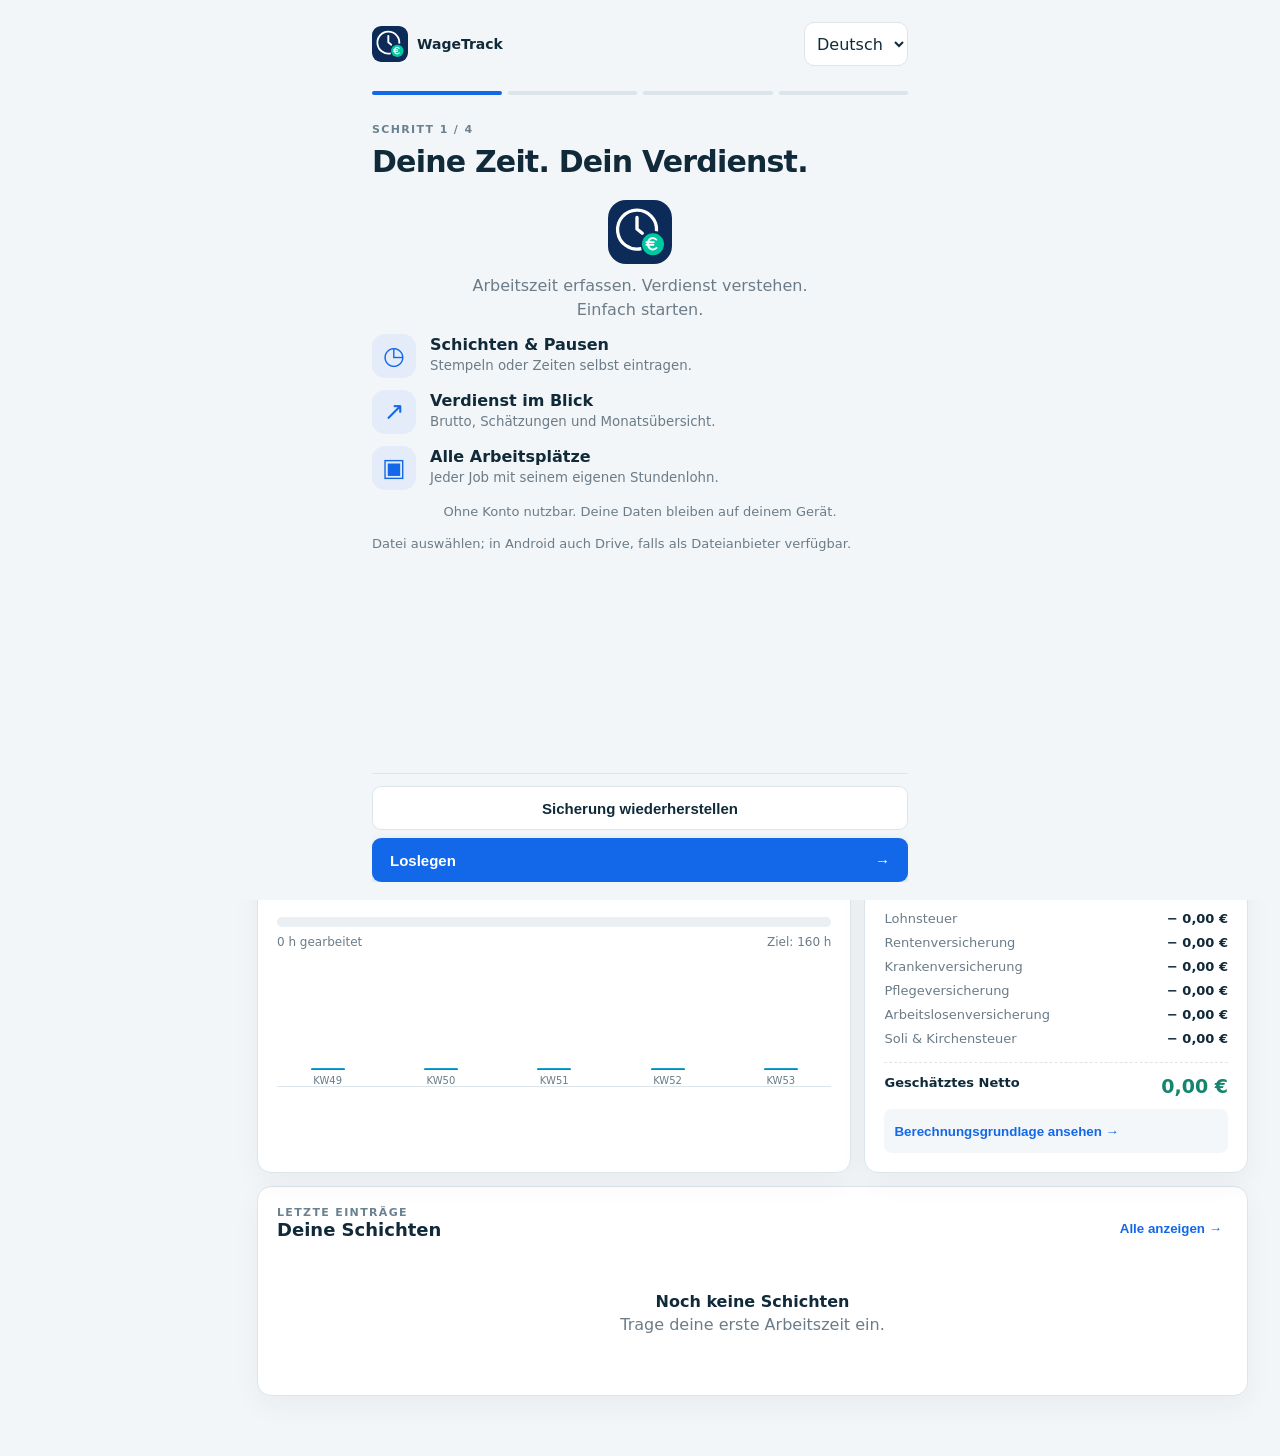
==== app/src/main/assets/index.html @ b3048fe2 "Brand app as WageTrack and fix onboarding restore visibility and button proportions" ====
<!doctype html><html lang="de"><head><meta charset="UTF-8"><meta name="viewport" content="width=device-width,initial-scale=1"><meta name="theme-color" content="#092238"><title>WageTrack — Arbeitszeit & Gehalt</title><link rel="stylesheet" href="./styles.css"><link rel="stylesheet" href="./bonuses.css"><link rel="stylesheet" href="./account.css"><link rel="stylesheet" href="./recovery.css"><link rel="stylesheet" href="./onboarding.css"></head>
<body><div class="shell"><aside><div class="brand"><b class="brand-icon" aria-hidden="true"></b><strong>WageTrack</strong></div><nav><button class="nav active" data-view="dashboard">⌂ Übersicht</button><button class="nav" data-view="shifts">◷ Arbeitszeiten</button><button class="nav" data-view="expenses">€ Ausgaben</button><button class="nav" data-view="history">▥ Verlauf</button><button class="nav" data-view="settings">⚙ Einstellungen</button></nav><div class="saved"><i></i><span><b>Lokal gespeichert</b><small>Nur auf diesem Gerät</small></span></div></aside>
<main><header><div class="header-title"><button id="menuOpen" class="menu-open" aria-label="Menü öffnen">☰</button><div><p class="eyebrow"><span id="greetingIcon">☀️</span> <span id="greeting">Guten Tag</span></p><h1 id="title">Deine Monatsübersicht</h1></div></div><div class="actions"><label class="month-picker"><span id="monthDisplay">Sep 2026</span><input id="month" type="month"></label><button class="primary add">+ Schicht eintragen</button></div></header>
<section id="dashboard" class="view active"><div class="notice"><span><b>Persönliche Planung</b> Nettowerte sind Schätzungen, keine Lohnabrechnung.</span><button data-go="settings">Profil prüfen →</button></div><section class="timeclock" id="timeclock"><div class="timeclock-info"><p class="eyebrow">LIVE ZEITERFASSUNG</p><div class="clock-state"><i id="clockDot"></i><strong id="clockStatus">Bereit zum Start</strong></div><div class="clock-time" id="clockTime">00:00:00</div><div class="clock-meta"><span><small>Beginn</small><b id="clockStarted">–</b></span><span><small>Pause</small><b id="clockBreak">0 min</b></span></div></div><div class="clock-actions"><button class="primary" id="clockStart">▶ Arbeit starten</button><button class="secondary" id="clockBreakStart">Ⅱ Pause starten</button><button class="primary" id="clockResume">▶ Fortsetzen</button><button class="primary clock-finish" id="clockFinish">✓ Schicht beenden</button><button class="clock-discard" id="clockDiscard">Zeiterfassung verwerfen</button></div></section>
<div class="kpis"><article class="kpi hero"><label>BRUTTO VERDIENT <em>BISHER</em></label><strong id="gross">0,00 €</strong><footer><span id="hours">0 h</span><span id="count">0 Schichten</span></footer></article><article class="kpi"><label>NETTO GESCHÄTZT</label><strong id="net">0,00 €</strong><footer id="netrate">0,00 €/h netto</footer></article><article class="kpi"><label>MONATSPROGNOSE <em class="amber" id="confidence">KEINE DATEN</em></label><strong id="forecastGross">0,00 €</strong><footer><span id="forecastNet">~ 0,00 € netto</span><span id="forecastHours">0 h</span></footer></article><article class="kpi"><label>ZUM VORMONAT</label><strong id="delta">–</strong><footer id="previous">Vormonat: 0,00 €</footer></article></div>
<article class="panel bonus-panel"><div class="panelhead"><div><p class="eyebrow">ZUSCHLÄGE</p><h2>Bonusverdienst</h2></div><strong id="bonusTotal">0,00 €</strong></div><div id="bonusBreakdown" class="bonus-breakdown"></div><p class="bonus-note">Zuschläge sind Planungswerte. Arbeitsvertrag und Tarifvertrag haben Vorrang.</p></article><div class="twocol"><article class="panel"><div class="panelhead"><div><p class="eyebrow">ARBEITSZEIT</p><h2>Monatsfortschritt</h2></div><strong id="percent">0%</strong></div><div class="progress"><i id="progress"></i></div><div class="meta"><span id="worked">0 h gearbeitet</span><span id="targetLabel">Ziel: 160 h</span></div><div class="bars" id="bars"></div></article><article class="panel"><div class="panelhead"><div><p class="eyebrow">SCHÄTZUNG</p><h2>Abzüge im Überblick</h2></div><em>2026</em></div><div id="deductions" class="deductions"></div><div class="netresult"><span>Geschätztes Netto</span><strong id="breakdownNet">0,00 €</strong></div><button class="link" data-go="settings">Berechnungsgrundlage ansehen →</button></article></div>
<article class="panel recent"><div class="panelhead"><div><p class="eyebrow">LETZTE EINTRÄGE</p><h2>Deine Schichten</h2></div><button data-go="shifts">Alle anzeigen →</button></div><div id="recent"></div></article></section>
<section id="shifts" class="view"><div class="sectionhead"><p>Zum Auswählen eine Schicht gedrückt halten.</p><div><span id="selectionActions"><button class="secondary" id="selectAll">Alle auswählen</button><button class="secondary" id="editSelected" disabled>Ausgewählte bearbeiten</button><button class="danger" id="deleteSelected" disabled>Ausgewählte löschen</button><button class="secondary" id="doneSelection">Fertig</button></span><button class="secondary" id="csv">CSV exportieren</button><button class="primary add">+ Schicht eintragen</button></div></div><article class="panel"><div id="all"></div></article></section>
<section id="expenses" class="view"><div class="sectionhead"><p>Monatliche Ausgaben und wiederkehrende Kosten.</p><div><button class="primary" id="addExpense">+ Ausgabe eintragen</button></div></div><div class="expense-kpis"><article class="kpi"><label>AUSGABEN DIESEN MONAT</label><strong id="expenseTotal">0,00 €</strong><footer id="expenseCount">0 Ausgaben</footer></article><article class="kpi"><label>NACH AUSGABEN VERFÜGBAR</label><strong id="afterExpenses">0,00 €</strong><footer>Geschätztes Netto minus Ausgaben</footer></article><article class="kpi"><label>SPARZIEL</label><strong id="savingProgress">0%</strong><footer id="savingTargetLabel">Ziel: 0,00 €</footer></article></div><article class="panel"><div id="expenseList"></div></article></section>
<section id="history" class="view"><div class="history" id="historyCards"></div></section>
<section id="settings" class="view"><form id="settingsForm" class="settings"><article class="panel"><p class="eyebrow">VERDIENST</p><h2>Lohn & Arbeitsziel</h2><label>Stundenlohn brutto (€)<input id="wage" type="number" min="1" max="10000000" step=".01" required></label><label>Monatliches Stundenziel<input id="target" type="number" min="1" max="400" required></label><label>Monatliches Sparziel (€)<input id="savingsTarget" type="number" min="0" max="1000000" step=".01" required></label><fieldset><legend>Regelmäßige Arbeitstage</legend><div class="days" id="days"></div></fieldset></article><article class="panel"><p class="eyebrow">ZUSCHLÄGE</p><h2>Arbeitszeit-Boni</h2><label>Überstunden ab Monatsstunden<input id="overtimeAfter" type="number" min="0" max="400" step=".25"></label><label>Überstundenzuschlag (%)<input id="overtimeRate" type="number" min="0" max="300" step=".1"></label><div class="bonus-fields"><label>Nachtbeginn<input id="nightStart" type="time"></label><label>Nachtende<input id="nightEnd" type="time"></label></div><label>Nachtzuschlag (%)<input id="nightRate" type="number" min="0" max="300" step=".1"></label><label>Sonntagszuschlag (%)<input id="sundayRate" type="number" min="0" max="300" step=".1"></label><label>Feiertagszuschlag (%)<input id="holidayRate" type="number" min="0" max="300" step=".1"></label><small class="bonus-note">Feiertage werden anhand des gewählten Bundeslands erkannt. Zuschläge können sich addieren.</small></article><article class="panel"><p class="eyebrow">DEUTSCHLAND · 2026</p><h2>Steuerprofil</h2><label>Steuerklasse<select id="taxclass"><option>I</option><option>II</option><option>III</option><option>IV</option><option>V</option><option>VI</option></select></label><label>Bundesland<select id="state"></select></label><label>Krankenkassen-Zusatzbeitrag (%)<input id="health" type="number" min="0" max="8" step=".01"></label><label class="check"><span>Kirchensteuerpflichtig<small>8 % in BY/BW, sonst 9 % der Lohnsteuer</small></span><input id="church" type="checkbox"></label><label class="check"><span>Kinderlos und mindestens 23<small>Für Pflegeversicherungszuschlag</small></span><input id="childless" type="checkbox"></label></article><article class="panel full"><div><p class="eyebrow">WICHTIG</p><h2>Über die Nettoschätzung</h2><p>Diese vereinfachte Planungshilfe ist keine offizielle Lohnabrechnung. Persönliche Faktoren können das echte Netto verändern.</p></div><button class="primary" type="submit">Einstellungen speichern</button></article></form></section></main></div>
<nav class="mobile"><button class="active" data-view="dashboard">⌂<small>Übersicht</small></button><button data-view="shifts">◷<small>Zeiten</small></button><button class="mobileadd add" aria-label="Schicht eintragen">+</button><button data-view="expenses">€<small>Ausgaben</small></button><button data-view="history">▥<small>Verlauf</small></button></nav>
<div id="drawerBackdrop" class="drawer-backdrop"></div><aside id="drawer" class="drawer" aria-hidden="true"><div class="drawer-head"><div class="brand"><b class="brand-icon" aria-hidden="true"></b><strong>WageTrack</strong></div><button id="menuClose" aria-label="Menü schließen">×</button></div><nav><button class="drawer-link" data-view="settings">⚙ <span>Profil</span></button></nav><div class="drawer-settings"><label><span>Sprache</span><select id="language" aria-label="Sprache"><option value="de">Deutsch</option><option value="en">English</option></select></label><label><span>Darstellung</span><select id="theme"><option value="system">Systemeinstellung</option><option value="light">Hell</option><option value="dark">Dunkel</option></select></label></div><div class="saved"><i></i><span><b>Lokal gespeichert</b><small>Nur auf diesem Gerät</small></span></div></aside>
<dialog id="dialog"><form id="shiftForm"><div class="dialoghead"><div><p class="eyebrow">ARBEITSZEIT</p><h2 id="dialogTitle">Schicht eintragen</h2></div><button type="button" id="close">×</button></div><input type="hidden" id="editId"><div class="formgrid"><div class="template-tools wide"><label>Schichtvorlage<select id="templateSelect"><option value="">Keine Vorlage</option></select></label><div><button type="button" class="secondary" id="saveTemplate">Als Vorlage speichern</button><button type="button" class="secondary" id="deleteTemplate" disabled>Vorlage löschen</button></div></div><label class="wide">Datum<input id="date" type="date" required></label><label class="wide bulk-toggle"><span>Mehrere bestimmte Tage auswählen</span><input id="bulk" type="checkbox"></label><div id="bulkFields" class="bulk-fields wide"><div class="calendar-head"><button type="button" id="calPrev" aria-label="Vorheriger Monat">‹</button><strong id="calTitle"></strong><button type="button" id="calNext" aria-label="Nächster Monat">›</button></div><div class="calendar-week" id="calWeek"></div><div class="calendar-grid" id="calendar"></div><p id="selectedCount">0 Tage ausgewählt</p></div><label>Beginn<input id="start" type="time" required></label><label>Ende<input id="end" type="time" required></label><label>Unbezahlte Pause (Min.)<input id="break" type="number" min="0" max="720" value="30" required></label><label>Status<select id="status"><option value="completed">Abgeschlossen</option><option value="planned">Geplant</option></select></label><label class="wide">Notiz (optional)<input id="note" maxlength="120" placeholder="z. B. Spätschicht"></label></div><div class="preview"><span>Bezahlte Arbeitszeit</span><strong id="previewTime">0 h 00 min</strong><small id="previewMoney">0,00 € brutto</small></div><p class="error" id="error"></p><div class="dialogactions"><button type="button" class="secondary" id="cancel">Abbrechen</button><button class="primary">Schicht speichern</button></div></form></dialog>
<dialog id="expenseDialog"><form id="expenseForm"><div class="dialoghead"><div><p class="eyebrow">AUSGABE</p><h2 id="expenseDialogTitle">Ausgabe eintragen</h2></div><button type="button" id="expenseClose">×</button></div><input type="hidden" id="expenseEditId"><div class="formgrid"><label>Datum<input id="expenseDate" type="date" required></label><label>Betrag (€)<input id="expenseAmount" type="number" min="0.01" max="1000000" step="0.01" required></label><label class="wide">Kategorie<select id="expenseCategory"><option value="rent">Miete</option><option value="utilities">Nebenkosten</option><option value="health">Krankenversicherung</option><option value="groceries">Lebensmittel</option><option value="transport">Transport</option><option value="other">Sonstiges</option></select></label><label class="wide">Notiz (optional)<input id="expenseNote" maxlength="120"></label><label class="wide check recurring"><span>Monatlich wiederkehrend<small>Wird jeden Monat automatisch eingetragen</small></span><input id="expenseRecurring" type="checkbox"></label></div><p class="error" id="expenseError"></p><div class="dialogactions"><button type="button" class="secondary" id="expenseCancel">Abbrechen</button><button class="primary">Ausgabe speichern</button></div></form></dialog><dialog id="bulkEditDialog"><form id="bulkEditForm"><div class="dialoghead"><div><p class="eyebrow">MEHRFACHBEARBEITUNG</p><h2>Ausgewählte Schichten bearbeiten</h2></div><button type="button" id="bulkEditClose">×</button></div><p id="bulkEditCount"></p><div class="formgrid"><label class="wide">Schichtvorlage<select id="bulkTemplate"><option value="">Keine Vorlage anwenden</option></select></label><label>Beginn (optional)<input id="bulkStart" type="time"></label><label>Ende (optional)<input id="bulkEnd" type="time"></label><label>Pause in Minuten (optional)<input id="bulkBreak" type="number" min="0" max="720"></label><label>Status<select id="bulkStatus"><option value="">Nicht ändern</option><option value="completed">Abgeschlossen</option><option value="planned">Geplant</option></select></label><label>Stundenlohn (optional)<input id="bulkWage" type="number" min="1" max="10000000" step=".01"></label><label class="wide">Notiz (leer lassen = nicht ändern)<input id="bulkNote" maxlength="120"></label></div><p class="error" id="bulkEditError"></p><div class="dialogactions"><button type="button" class="secondary" id="bulkEditCancel">Abbrechen</button><button class="primary">Änderungen anwenden</button></div></form></dialog><dialog id="confirmDialog" class="app-dialog"><div class="app-dialog-body"><div class="app-dialog-icon">?</div><h2 id="confirmTitle">Bestätigen</h2><p id="confirmMessage"></p><div class="dialogactions"><button type="button" class="secondary" id="confirmCancel">Abbrechen</button><button type="button" class="primary" id="confirmOk">Bestätigen</button></div></div></dialog><dialog id="promptDialog" class="app-dialog"><form id="promptForm" class="app-dialog-body"><div class="app-dialog-icon">✎</div><h2 id="promptTitle">Eingabe</h2><label id="promptLabel">Name<input id="promptInput" maxlength="40" autocomplete="off"></label><div class="dialogactions"><button type="button" class="secondary" id="promptCancel">Abbrechen</button><button class="primary" id="promptOk">Speichern</button></div></form></dialog><div id="toast"></div><script src="./app.js"></script><script src="./planning.js"></script><script src="./device.js"></script><script src="./account.js"></script><script src="./recovery.js"></script><script src="./navigation.js"></script><script src="./shift-reminders.js"></script><script src="./google-account.js"></script><script src="./onboarding.js"></script></body></html>
---- app/src/main/assets/styles.css ----
:root{--navy:#092238;--blue:#1268e8;--cyan:#18b4c7;--bg:#f3f6f8;--text:#102a3a;--muted:#6b7c88;--line:#dce5ea;--green:#15856f;--amber:#b86e09;font-family:Inter,system-ui,-apple-system,"Segoe UI",sans-serif;color:var(--text);background:var(--bg)}*{box-sizing:border-box}body{margin:0;min-width:320px}.shell{min-height:100vh;display:grid;grid-template-columns:225px 1fr}aside{background:var(--navy);color:#fff;padding:27px 18px;display:flex;flex-direction:column;position:sticky;top:0;height:100vh}.brand{display:flex;align-items:center;gap:11px;padding:0 8px 30px;font-size:19px}.brand>b{display:grid;place-items:center;width:38px;height:38px;border-radius:11px;background:linear-gradient(135deg,var(--cyan),#337bff);font-size:13px}.brand strong{font-weight:850}aside nav{display:grid;gap:6px}.nav{border:0;background:transparent;color:#b8c7d1;padding:12px 14px;border-radius:9px;text-align:left;font:650 14px inherit;cursor:pointer}.nav:hover,.nav.active{background:#173c56;color:#fff;box-shadow:inset 3px 0 var(--cyan)}.saved{margin-top:auto;padding:13px;border:1px solid #29485e;border-radius:11px;display:flex;align-items:center;gap:10px}.saved i{width:9px;height:9px;border-radius:50%;background:#37d5a7;box-shadow:0 0 0 5px #173f46}.saved span{display:grid}.saved small{color:#91a8b7}main{padding:25px 32px 60px;min-width:0}header{display:flex;justify-content:space-between;align-items:center;margin-bottom:23px}h1{margin:4px 0 0;font-size:26px;letter-spacing:-.7px}h2{font-size:18px;margin:5px 0 14px}.eyebrow{font-size:11px;letter-spacing:1.35px;font-weight:850;color:#6a818f;margin:0}.actions,.sectionhead>div{display:flex;gap:9px}.actions input{border:1px solid var(--line);background:#fff;border-radius:10px;padding:9px;font:700 14px inherit}.primary,.secondary{border:0;border-radius:9px;padding:11px 15px;font-weight:750;cursor:pointer}.primary{background:var(--blue);color:#fff;box-shadow:0 5px 14px #1268e833}.secondary{background:#fff;border:1px solid var(--line);color:var(--text)}.view{display:none}.view.active{display:block}.notice{padding:12px 16px;background:#e7f5fb;border:1px solid #c5e8f2;border-radius:11px;display:flex;justify-content:space-between;margin-bottom:16px;font-size:14px;color:#56717f}.notice b{color:var(--text);margin-right:8px}.notice button,.panelhead button,.link{border:0;background:transparent;color:var(--blue);font-weight:750;cursor:pointer}.kpis{display:grid;grid-template-columns:repeat(4,1fr);gap:13px}.kpi,.panel{background:#fff;border:1px solid var(--line);border-radius:14px;box-shadow:0 10px 28px #0822380c}.kpi{min-height:140px;padding:17px;display:flex;flex-direction:column}.kpi label{font-size:12px;color:var(--muted);font-weight:800;display:flex;justify-content:space-between}.kpi em,.panelhead em{font-style:normal;font-size:9px;border-radius:99px;padding:4px 7px;background:#e5f8fb;color:#13758a}.kpi em.amber{background:#fff3d9;color:var(--amber)}.kpi>strong{font-size:27px;margin:auto 0 13px;letter-spacing:-1px}.kpi footer{display:flex;justify-content:space-between;color:var(--muted);font-size:12px}.kpi.hero{background:linear-gradient(145deg,var(--navy),#123d59);color:#fff;border:0}.kpi.hero label,.kpi.hero footer{color:#c4d2da}.twocol{display:grid;grid-template-columns:1.55fr 1fr;gap:13px;margin-top:13px}.panel{padding:19px}.panelhead{display:flex;justify-content:space-between;align-items:flex-start}.panelhead>strong{font-size:27px;color:var(--blue)}.progress{height:10px;border-radius:99px;background:#e9eff2;margin:22px 0 8px;overflow:hidden}.progress i{display:block;height:100%;width:0;background:linear-gradient(90deg,var(--cyan),var(--blue));border-radius:99px;transition:.4s}.meta{display:flex;justify-content:space-between;color:var(--muted);font-size:12px}.bars{height:120px;display:flex;align-items:end;gap:12px;margin-top:18px;border-bottom:1px solid var(--line)}.bar{height:100%;flex:1;display:flex;flex-direction:column;justify-content:end;align-items:center;gap:5px}.bar i{display:block;width:min(34px,75%);min-height:2px;border-radius:5px 5px 2px 2px;background:linear-gradient(var(--cyan),var(--blue))}.bar small{color:var(--muted);font-size:10px}.deductions{display:grid;gap:9px;margin:16px 0}.deductions div{display:flex;justify-content:space-between;font-size:13px}.deductions span{color:var(--muted)}.netresult{border-top:1px dashed var(--line);padding-top:12px;display:flex;justify-content:space-between;font-size:13px;font-weight:750}.netresult strong{color:var(--green);font-size:19px}.link{background:#f3f7f9;width:100%;padding:10px;border-radius:8px;margin-top:12px;text-align:left}.recent{margin-top:13px}.shift{display:grid;grid-template-columns:44px 1.4fr 1fr 1fr 80px auto;gap:10px;align-items:center;padding:12px 0;border-bottom:1px solid #edf1f3}.shift:last-child{border:0}.datebox{width:42px;height:43px;border-radius:8px;background:#eef4f7;display:grid;place-items:center;line-height:1}.datebox small{font-size:9px;color:var(--muted)}.shiftmain,.cell{display:grid}.shiftmain b{font-size:14px}.shiftmain small,.cell small{font-size:11px;color:var(--muted)}.cell{font-size:13px}.tag{font-size:10px;font-weight:800;padding:5px 8px;border-radius:99px;width:max-content;background:#e5f7f0;color:var(--green)}.tag.planned{background:#fff3d9;color:var(--amber)}.rowbtn{border:1px solid var(--line);background:#fff;border-radius:7px;padding:6px 8px;cursor:pointer}.empty{text-align:center;color:var(--muted);padding:42px 15px}.empty b{display:block;color:var(--text);margin-bottom:4px}.sectionhead{display:flex;justify-content:space-between;align-items:center;color:var(--muted);margin-bottom:14px}.history{display:grid;grid-template-columns:repeat(3,1fr);gap:13px}.history .big{font-size:25px;font-weight:850}.stat{display:flex;justify-content:space-between;color:var(--muted);font-size:13px;margin-top:10px}.stat b{color:var(--text)}.settings{display:grid;grid-template-columns:1fr 1fr;gap:13px}.settings article{display:grid;gap:13px}.settings label,.formgrid label{display:grid;gap:6px;font-size:13px;font-weight:750}.settings input,.settings select,.formgrid input,.formgrid select{width:100%;border:1px solid #cad7dd;border-radius:9px;padding:10px;background:#fff;color:var(--text);font:inherit}.settings input:focus,.settings select:focus,.formgrid input:focus,.formgrid select:focus{outline:0;border-color:var(--blue);box-shadow:0 0 0 3px #1268e81c}fieldset{border:0;padding:0;margin:0}legend{font-size:13px;font-weight:750;margin-bottom:7px}.days{display:flex;gap:6px;flex-wrap:wrap}.days label{display:block}.days input{position:absolute;opacity:0;width:1px}.days span{display:grid;place-items:center;width:38px;height:35px;border:1px solid var(--line);border-radius:8px;cursor:pointer}.days input:checked+span{background:var(--navy);color:#fff}.check{display:flex!important;justify-content:space-between;align-items:center}.check span{display:grid}.check small{font-weight:400;color:var(--muted)}.check input{width:20px}.settings .full{grid-column:1/-1;display:flex;justify-content:space-between;align-items:center}.settings .full p{margin:0;color:var(--muted);font-size:14px}.mobile{display:none}dialog{border:0;border-radius:17px;padding:0;width:min(520px,calc(100% - 24px));box-shadow:0 30px 80px #0005}dialog::backdrop{background:#03131eb8;backdrop-filter:blur(3px)}#shiftForm{padding:23px}.dialoghead{display:flex;justify-content:space-between}.dialoghead button{border:0;background:#eef3f5;width:34px;height:34px;border-radius:9px;font-size:23px;cursor:pointer}.formgrid{display:grid;grid-template-columns:1fr 1fr;gap:11px}.wide{grid-column:1/-1}.preview{margin-top:14px;background:var(--navy);color:#fff;border-radius:11px;padding:12px 15px;display:grid;grid-template-columns:1fr auto}.preview span{font-size:12px;color:#b8c8d1}.preview strong{font-size:20px;grid-column:2;grid-row:1/3}.preview small{color:#76deeb}.error{font-size:12px;color:#bd3035;min-height:17px}.dialogactions{display:flex;justify-content:end;gap:8px}#toast{position:fixed;right:22px;bottom:22px;background:var(--navy);color:#fff;padding:12px 16px;border-radius:9px;opacity:0;transform:translateY(80px);transition:.25s;z-index:30;font-size:13px;font-weight:700}#toast.show{opacity:1;transform:none}
@media(max-width:1040px){.kpis{grid-template-columns:1fr 1fr}.twocol{grid-template-columns:1fr}.history{grid-template-columns:1fr 1fr}.shift{grid-template-columns:44px 1.4fr 1fr 80px auto}.shift .optional{display:none}}
@media(max-width:750px){.shell{display:block}aside{display:none}main{padding:17px 13px 88px}h1{font-size:21px}.actions .primary{display:none}.notice{font-size:12px}.kpis{gap:9px}.kpi{min-height:124px;padding:14px}.kpi>strong{font-size:22px}.twocol,.recent{margin-top:9px}.panel{padding:15px}.shift{grid-template-columns:42px 1fr auto}.shift .cell,.shift .tag{display:none}.history,.settings{grid-template-columns:1fr}.settings .full{grid-column:auto;display:grid}.mobile{display:grid;grid-template-columns:1fr 1fr 60px 1fr 1fr;position:fixed;bottom:0;left:0;right:0;background:#fff;border-top:1px solid var(--line);z-index:15;padding:7px 7px max(7px,env(safe-area-inset-bottom))}.mobile button{border:0;background:transparent;color:#7d8d97;display:grid;place-items:center;font-size:18px}.mobile button.active{color:var(--blue)}.mobile small{font-size:9px}.mobile .mobileadd{width:49px;height:49px;border-radius:50%;background:var(--blue);color:#fff;font-size:27px;margin:-18px auto 0}.sectionhead p{display:none}.formgrid{grid-template-columns:1fr}.wide{grid-column:auto}#toast{left:13px;right:13px;bottom:78px;text-align:center}}
@media(max-width:440px){.kpis{grid-template-columns:1fr}.notice{display:none}.actions input{width:130px}}
.actions select{border:1px solid var(--line);background:#fff;border-radius:10px;padding:9px;font:700 14px inherit;cursor:pointer}
.mobile{padding-bottom:max(7px,env(safe-area-inset-bottom))}body{-webkit-tap-highlight-color:transparent;-webkit-text-size-adjust:100%}button,input,select{min-height:44px}@media(max-width:600px){main{padding-top:max(17px,env(safe-area-inset-top))}.kpi,.panel{box-shadow:0 5px 18px #0822380a}}
.bulk-toggle{display:flex!important;align-items:center;justify-content:space-between;background:#f3f7f9;border-radius:9px;padding:8px 11px}.bulk-toggle input{width:22px;height:22px;min-height:0}.bulk-fields{display:none;padding:12px;border:1px solid var(--line);border-radius:10px}.bulk-fields.active{display:block}.calendar-head{display:grid;grid-template-columns:44px 1fr 44px;align-items:center;text-align:center;margin-bottom:8px}.calendar-head button{border:1px solid var(--line);background:#fff;border-radius:8px;font-size:23px;color:var(--blue)}.calendar-week,.calendar-grid{display:grid;grid-template-columns:repeat(7,1fr);gap:4px}.calendar-week span{text-align:center;color:var(--muted);font-size:10px;font-weight:800;padding:4px 0}.calendar-grid button{min-height:38px;border:1px solid transparent;border-radius:8px;background:#f3f7f9;color:var(--text);font-weight:750}.calendar-grid button.other{opacity:.34}.calendar-grid button.selected{background:var(--blue);color:#fff;box-shadow:0 3px 8px #1268e840}.calendar-grid button.today{border-color:var(--cyan)}#selectedCount{text-align:center;color:var(--blue);font-size:12px;font-weight:800;margin:10px 0 0}@media(max-width:600px){.calendar-grid button{min-height:36px;padding:2px}}
.danger{border:0;border-radius:9px;padding:11px 15px;font-weight:750;background:#c83843;color:#fff}.danger:disabled{opacity:.4}.sectionhead>div{flex-wrap:wrap;justify-content:flex-end}.shift-select{display:grid;place-items:center}.shift-select input{position:absolute;opacity:0}.shift-select span{width:21px;height:21px;border:2px solid #bac8cf;border-radius:6px}.shift-select input:checked+span{background:var(--blue);border-color:var(--blue);box-shadow:inset 0 0 0 4px #fff}.selected-row{background:#eff6ff;border-radius:9px;padding-left:6px;padding-right:6px}#all .shift{grid-template-columns:30px 44px 1.4fr 1fr 1fr 80px auto}.expense-kpis{display:grid;grid-template-columns:1fr 1fr;gap:13px;margin-bottom:13px}.expense-row{display:grid;grid-template-columns:42px 1fr auto 40px 40px;gap:10px;align-items:center;padding:12px 0;border-bottom:1px solid #edf1f3}.expense-row:last-child{border:0}.expense-icon{width:38px;height:38px;display:grid;place-items:center;border-radius:10px;background:#e7f5fb;color:var(--blue);font-weight:850}.expense-row>strong{color:#bd3035}.recurring{background:#f3f7f9;border-radius:9px;padding:10px}#expenseForm{padding:23px}@media(max-width:750px){.mobile{grid-template-columns:repeat(6,1fr)}#all .shift{grid-template-columns:28px 42px 1fr auto}.expense-kpis{grid-template-columns:1fr}.expense-row{grid-template-columns:38px 1fr auto 36px}.expense-row .expense-edit{display:none}.sectionhead{align-items:flex-start}.sectionhead>div{width:100%;justify-content:flex-start}.sectionhead .primary,.sectionhead .secondary,.sectionhead .danger{padding:9px 10px;font-size:12px}}
.month-picker{position:relative;display:grid;place-items:center;min-width:132px;height:44px;border:1px solid var(--line);background:#fff;border-radius:10px;padding:0 32px 0 12px;font-weight:750;white-space:nowrap;overflow:hidden}.month-picker:after{content:'⌄';position:absolute;right:12px;top:9px}.month-picker input{position:absolute;inset:0;width:100%;height:100%;opacity:0;cursor:pointer}#selectionActions{display:none;gap:8px;flex-wrap:wrap}.selection-mode-active #selectionActions{display:flex}#all .shift-select{display:none}.selection-mode-active #all .shift-select{display:grid}#all .shift{grid-template-columns:44px 1.4fr 1fr 1fr 80px auto}.selection-mode-active #all .shift{grid-template-columns:30px 44px 1.4fr 1fr 1fr 80px auto}.expense-kpis{grid-template-columns:repeat(3,1fr)}
[data-theme="dark"]{--navy:#071723;--bg:#101820;--text:#e8f0f4;--muted:#9aabb5;--line:#334550;--green:#50c9a7;--amber:#f0ad4e;color-scheme:dark}[data-theme="dark"] body,[data-theme="dark"] main{background:var(--bg)}[data-theme="dark"] .kpi,[data-theme="dark"] .panel,[data-theme="dark"] .secondary,[data-theme="dark"] .rowbtn,[data-theme="dark"] .month-picker,[data-theme="dark"] .settings input,[data-theme="dark"] .settings select,[data-theme="dark"] .formgrid input,[data-theme="dark"] .formgrid select,[data-theme="dark"] dialog,[data-theme="dark"] .mobile,[data-theme="dark"] .calendar-head button{background:#17242d;color:var(--text)}[data-theme="dark"] .datebox,[data-theme="dark"] .link,[data-theme="dark"] .bulk-toggle,[data-theme="dark"] .recurring,[data-theme="dark"] .calendar-grid button{background:#21313c}[data-theme="dark"] .notice{background:#16303d;border-color:#28505f;color:#a9bdc8}[data-theme="dark"] .selected-row{background:#18334a}[data-theme="dark"] dialog::backdrop{background:#000b}
@media(max-width:750px){.mobile{grid-template-columns:repeat(6,1fr);align-items:end}.mobile [data-view="dashboard"]{grid-column:1}.mobile [data-view="shifts"]{grid-column:2}.mobile [data-view="expenses"]{grid-column:4}.mobile [data-view="history"]{grid-column:5}.mobile [data-view="settings"]{grid-column:6}.mobile .mobileadd{position:absolute;left:50%;bottom:54px;transform:translateX(-50%);margin:0;z-index:2;box-shadow:0 7px 20px #1268e866}.actions{min-width:0}.actions .month-picker{min-width:128px;max-width:145px}.selection-mode-active #all .shift{grid-template-columns:28px 42px 1fr auto;cursor:pointer}#all .shift{grid-template-columns:42px 1fr auto}.expense-kpis{grid-template-columns:1fr}}
.header-title{display:flex;align-items:center;gap:12px}.menu-open{display:none;border:0;background:transparent;color:var(--text);font-size:25px;padding:0;width:44px}.drawer,.drawer-backdrop{display:none}
@media(max-width:750px){.menu-open{display:grid;place-items:center}.mobile{grid-template-columns:repeat(5,1fr);align-items:end}.mobile [data-view="dashboard"],.mobile [data-view="shifts"],.mobile [data-view="expenses"],.mobile [data-view="history"]{grid-column:auto}.mobile .mobileadd{position:relative;left:auto;bottom:auto;transform:none;margin:-18px auto 0;z-index:2}.drawer{display:flex;position:fixed;z-index:51;inset:0 auto 0 0;width:min(82vw,330px);height:100dvh;padding:max(18px,env(safe-area-inset-top)) 18px max(18px,env(safe-area-inset-bottom));background:linear-gradient(155deg,var(--navy),#124c72);color:#fff;transform:translateX(-105%);transition:transform .25s ease;box-shadow:12px 0 35px #0004}.drawer.open{transform:none}.drawer-backdrop{display:block;position:fixed;z-index:50;inset:0;background:#020b12a6;opacity:0;pointer-events:none;transition:opacity .25s}.drawer-backdrop.open{opacity:1;pointer-events:auto}.drawer-head{display:flex;align-items:center;justify-content:space-between;border-bottom:1px solid #ffffff2b;margin-bottom:18px}.drawer-head .brand{padding:0 0 18px}.drawer-head button{border:0;background:transparent;color:#fff;font-size:28px;width:44px}.drawer nav{display:grid}.drawer-link{border:0;background:#ffffff12;color:#fff;border-radius:11px;padding:14px;text-align:left;font:750 16px inherit}.drawer-settings{display:grid;gap:16px;margin-top:24px}.drawer-settings label{display:grid;gap:7px;font-size:12px;font-weight:800;letter-spacing:.6px}.drawer-settings select{width:100%;min-height:48px;border:1px solid #ffffff4a;border-radius:10px;background:#fff;color:#102a3a;padding:10px 12px;font:700 15px inherit}.drawer .saved{margin-top:auto}.drawer-open{overflow:hidden}[data-theme="dark"] .drawer-settings select{background:#17242d;color:#e8f0f4}}
.template-tools{display:grid;grid-template-columns:1fr auto;gap:9px;align-items:end;padding:10px;border:1px solid var(--line);border-radius:10px;background:#f3f7f9}.template-tools>div{display:flex;gap:7px}.template-tools button{padding:8px 10px;font-size:12px}#bulkEditForm{padding:23px}#bulkEditCount{color:var(--blue);font-weight:800;margin:0 0 14px}[data-theme="dark"] .template-tools{background:#21313c}@media(max-width:600px){.template-tools{grid-template-columns:1fr}.template-tools>div{display:grid;grid-template-columns:1fr 1fr}.template-tools button{white-space:normal}}
#dialog{max-height:calc(100dvh - 20px);overflow:hidden}#shiftForm{max-height:calc(100dvh - 20px);overflow:auto;padding:18px 20px 0;scrollbar-width:thin}#shiftForm .dialoghead{position:sticky;top:-18px;z-index:4;background:#fff;padding:18px 0 12px;margin-bottom:4px;border-bottom:1px solid var(--line)}#shiftForm .dialoghead h2{margin-bottom:0}#shiftForm .formgrid{gap:12px}#shiftForm .template-tools{padding:10px 12px;grid-template-columns:minmax(0,1fr) auto;background:transparent;border-style:dashed}#shiftForm .template-tools>div{display:flex}#shiftForm .template-tools button{min-height:44px}#shiftForm .preview{margin-top:12px}#shiftForm .dialogactions{position:sticky;z-index:4;bottom:0;background:#fff;border-top:1px solid var(--line);padding:12px 0 max(12px,env(safe-area-inset-bottom));margin-top:4px}#shiftForm .dialogactions .primary{min-width:150px}[data-theme="dark"] #shiftForm .dialoghead,[data-theme="dark"] #shiftForm .dialogactions{background:#17242d}
@media(max-width:600px){#dialog{width:calc(100% - 16px);border-radius:18px}#shiftForm{padding:12px 16px 0}#shiftForm .dialoghead{top:-12px;padding:12px 0 10px}#shiftForm .formgrid{grid-template-columns:1fr 1fr;gap:10px 12px}#shiftForm .wide,#shiftForm .bulk-fields{grid-column:1/-1}#shiftForm .template-tools{grid-template-columns:1fr;padding:9px 10px}#shiftForm .template-tools>div{display:grid;grid-template-columns:1fr 1fr;gap:8px}#shiftForm .template-tools button{min-height:38px;padding:6px 8px;font-size:11px}#shiftForm .formgrid label{gap:4px;font-size:12px}#shiftForm .formgrid input,#shiftForm .formgrid select{min-height:48px;padding:9px}#shiftForm .bulk-toggle{padding:5px 10px;min-height:50px}#shiftForm .bulk-toggle span{max-width:80%}#shiftForm .preview{padding:10px 13px}#shiftForm .preview strong{font-size:18px}#shiftForm .error{margin:6px 0;min-height:8px}#shiftForm .dialogactions{justify-content:stretch}#shiftForm .dialogactions button{flex:1}}
.timeclock{display:grid;grid-template-columns:1fr auto;align-items:center;gap:24px;margin-bottom:16px;padding:18px 20px;border-radius:15px;background:linear-gradient(135deg,#0b2940,#123f5b);color:#fff;box-shadow:0 12px 28px #09223822}.timeclock .eyebrow{color:#8fb0c4}.clock-state{display:flex;align-items:center;gap:8px;margin-top:8px}.clock-state i{width:9px;height:9px;border-radius:50%;background:#8fa0aa}.timeclock.running .clock-state i{background:#42d6a7;box-shadow:0 0 0 5px #42d6a722}.timeclock.on-break .clock-state i{background:#f0ad4e}.clock-time{font-size:36px;font-weight:850;letter-spacing:1px;margin:6px 0}.clock-meta{display:flex;gap:28px}.clock-meta span{display:grid}.clock-meta small{color:#9eb5c4;font-size:10px;text-transform:uppercase;letter-spacing:.8px}.clock-actions{display:grid;grid-template-columns:1fr 1fr;gap:8px;min-width:285px}.clock-actions .primary,.clock-actions .secondary{min-height:48px}.clock-actions .secondary{background:#fff}.clock-finish{background:#15856f}.clock-discard{grid-column:1/-1;border:0;background:transparent;color:#a8bfcc;min-height:32px;font-size:11px;text-decoration:underline}[data-theme="dark"] .timeclock{background:linear-gradient(135deg,#071723,#10364d)}
@media(max-width:750px){.timeclock{grid-template-columns:1fr;padding:14px 16px;gap:12px}.clock-time{font-size:30px}.clock-actions{min-width:0;grid-template-columns:1fr 1fr}.clock-actions #clockStart{grid-column:1/-1}.clock-actions .primary,.clock-actions .secondary{min-height:44px;padding:9px 10px;font-size:12px}}
.app-dialog{width:min(390px,calc(100% - 32px))}.app-dialog-body{padding:24px;display:grid;gap:14px}.app-dialog-icon{width:42px;height:42px;border-radius:50%;display:grid;place-items:center;background:#e8f1ff;color:var(--blue);font-size:20px;font-weight:850}.app-dialog h2{margin:0;font-size:21px}.app-dialog p{margin:0;color:var(--muted);line-height:1.45}.app-dialog label{display:grid;gap:7px;font-size:13px;font-weight:750}.app-dialog input{width:100%;min-height:48px;border:1px solid #cad7dd;border-radius:9px;padding:10px;background:#fff;color:var(--text);font:inherit}.app-dialog .dialogactions{margin-top:5px}[data-theme="dark"] .app-dialog input{background:#21313c;color:var(--text);border-color:var(--line)}@media(max-width:450px){.app-dialog-body{padding:20px}.app-dialog .dialogactions{display:grid;grid-template-columns:1fr 1fr}.app-dialog .dialogactions button{padding:10px}}
---- app/src/main/assets/bonuses.css ----
.bonus-panel{margin-top:13px}.bonus-panel .panelhead{align-items:center}.bonus-breakdown{display:grid;grid-template-columns:repeat(4,1fr);gap:10px;margin-top:14px}.bonus-breakdown span{display:grid;padding:11px;border-radius:10px;background:#f3f7f9}.bonus-breakdown small,.bonus-note{color:var(--muted);font-size:11px}.bonus-breakdown b{margin-top:4px;color:var(--green)}.bonus-fields{display:grid;grid-template-columns:1fr 1fr;gap:9px}[data-theme="dark"] .bonus-breakdown span{background:#21313c}@media(max-width:600px){.bonus-breakdown{grid-template-columns:1fr 1fr}.settings{grid-template-columns:1fr}}
.workplace-picker{display:grid;gap:3px}.workplace-picker span{font-size:9px;font-weight:800;color:var(--muted);text-transform:uppercase}.workplace-picker select{min-width:145px;border:1px solid var(--line);border-radius:10px;padding:9px;background:#fff;color:var(--text);font:700 13px inherit}.workplace-manager{align-content:start}.workplace-row{display:grid;grid-template-columns:1fr auto auto;gap:7px;align-items:center;padding:10px 0;border-bottom:1px solid var(--line)}.workplace-row>span{display:grid}.workplace-row small{color:var(--muted)}.workplace-manager>.secondary{margin-top:12px}.payslip-panel{margin-bottom:13px}.payslip-form{display:grid;grid-template-columns:repeat(4,1fr) auto;gap:9px;align-items:end;margin:14px 0}.payslip-form label{display:grid;gap:5px;font-size:11px;font-weight:750}.payslip-form input,.payslip-form select{min-width:0;width:100%;border:1px solid var(--line);border-radius:9px;padding:10px;background:#fff;color:var(--text);font:inherit}.payslip-row{display:grid;grid-template-columns:1fr 1.4fr 1.4fr auto;gap:14px;align-items:center;padding:13px 0;border-top:1px solid var(--line)}.payslip-row>div,.payslip-row>span{display:grid}.payslip-row small{color:var(--muted);font-size:10px}.payslip-row em{font-style:normal;font-size:11px}.positive{color:var(--green)}.negative{color:#c43b45}[data-theme="dark"] .workplace-picker select,[data-theme="dark"] .payslip-form input,[data-theme="dark"] .payslip-form select{background:#17242d;color:var(--text)}@media(max-width:750px){.workplace-picker{grid-column:1/-1}.workplace-picker select{max-width:100%;width:100%}.payslip-form{grid-template-columns:1fr 1fr}.payslip-form button{grid-column:1/-1}.payslip-row{grid-template-columns:1fr auto}.payslip-row>span{grid-column:1/-1}}
.planning-stack{display:grid;gap:16px}.goal-grid{display:grid;grid-template-columns:repeat(auto-fit,minmax(240px,1fr));gap:14px}.muted{color:var(--muted);line-height:1.5;font-size:13px}.panelhead{gap:12px;flex-wrap:wrap}.panelhead h2,.panelhead h3{margin:0;overflow-wrap:anywhere}.panelhead button{min-height:44px}.planning-stack progress{display:block;width:100%;height:12px;margin:12px 0;accent-color:var(--blue)}.budget-row{padding:14px 0;border-top:1px solid var(--line);display:flex;gap:8px;flex-wrap:wrap;justify-content:space-between}.budget-row progress{flex-basis:100%}.forecast-grid{display:grid;grid-template-columns:repeat(3,minmax(0,1fr));gap:16px}.forecast-grid span{font-size:12px;color:var(--muted);display:grid;gap:8px}.forecast-grid b{font-size:22px;color:var(--text)}#planningDialog{max-height:90dvh;overflow:auto;background:var(--bg);color:var(--text)}#planningForm{padding:20px}#planningForm .dialoghead{margin-bottom:20px}#planningForm .dialogactions{position:sticky;bottom:-20px;background:var(--bg);padding:16px 0}.workplace-picker.panel{display:flex;align-items:center;gap:12px;margin:0 0 20px;padding:10px 14px;box-shadow:none}.workplace-picker select{flex:1;min-width:0;max-width:400px}.drawer{overflow-y:auto}.drawer nav{gap:8px}.drawer .saved{margin-top:24px}.v21-nav{cursor:pointer;min-height:48px}.workplace-row span{min-width:0;overflow-wrap:anywhere}.goal-grid article{min-width:0}.workplace-row button{min-height:44px}header .actions{flex-shrink:0}.shiftmain{min-width:0}.shiftmain small{overflow-wrap:anywhere}.payslip-form input,.payslip-form select{min-height:44px}
@media(max-width:750px){main{padding:16px 14px 120px!important}header{display:grid!important;grid-template-columns:minmax(0,1fr) auto;gap:10px!important}header .header-title{min-width:0;gap:8px}header h1{font-size:21px!important;line-height:1.2;overflow-wrap:anywhere}header .eyebrow{font-size:10px;letter-spacing:.5px}header .actions{display:block!important}header .month-picker{width:132px!important;min-width:0!important;padding:12px 8px!important}#monthDisplay{font-size:14px!important;white-space:nowrap}header .actions>.add{display:none!important}.workplace-picker.panel{width:100%}.workplace-picker select{font-size:14px}.settings{display:grid!important;grid-template-columns:minmax(0,1fr)!important}.settings .full{display:grid!important;gap:12px}.settings article{min-width:0}.panel{padding:16px}.workplace-row{grid-template-columns:minmax(0,1fr) auto;gap:8px}.workplace-row>span{grid-column:1/-1}.workplace-row button{width:100%;font-size:12px}.forecast-grid{grid-template-columns:minmax(0,1fr)}.forecast-grid span{display:flex;align-items:center;justify-content:space-between}.goal-grid{display:grid;grid-template-columns:minmax(0,1fr)}.sectionhead{flex-wrap:wrap;gap:10px}.sectionhead>div{flex-wrap:wrap}.mobile{padding-bottom:env(safe-area-inset-bottom);grid-template-columns:repeat(5,minmax(0,1fr))!important}.mobile button{min-width:0!important}.mobile small{font-size:10px!important}.mobile .mobileadd{width:52px!important;height:52px!important;margin:-6px auto 0!important}.payslip-form{grid-template-columns:minmax(0,1fr)}.payslip-row{grid-template-columns:minmax(0,1fr) auto}.payslip-row>span{min-width:0}.payslip-row b{overflow-wrap:anywhere}#planningForm .formgrid{grid-template-columns:minmax(0,1fr)}}
@media(min-width:751px) and (max-width:1100px){.shell{grid-template-columns:180px minmax(0,1fr)}aside{padding:20px 10px}.brand{font-size:15px;padding-left:0;padding-right:0}main{padding:20px 16px;min-width:0}header{flex-wrap:wrap;gap:12px}.header-title{min-width:0}header h1{font-size:22px}.actions{flex-wrap:wrap}.kpis{grid-template-columns:repeat(2,minmax(0,1fr))}.twocol,.settings,.history{grid-template-columns:minmax(0,1fr)}.timeclock{grid-template-columns:minmax(0,1fr)}.clock-actions{min-width:0}.settings .full{display:grid;gap:12px}.notice{flex-wrap:wrap;gap:8px}.payslip-form{grid-template-columns:repeat(2,minmax(0,1fr))}.payslip-row{grid-template-columns:minmax(0,1fr) auto}.payslip-row>span{grid-column:1/-1}.shift{grid-template-columns:44px minmax(0,1fr) auto}.shift .cell,.shift .tag{display:none}.sectionhead{flex-wrap:wrap;gap:12px}.sectionhead>div{flex-wrap:wrap}.forecast-grid{grid-template-columns:minmax(0,1fr)}}
---- app/src/main/assets/account.css ----
.account-stack{max-width:680px;display:grid;gap:18px;margin:0 auto}
.account-stack .panel{min-width:0;margin:0}
.account-stack label{display:grid;gap:8px;margin-top:16px;font-weight:600}
.account-stack input,.account-stack select{box-sizing:border-box;width:100%;min-width:0;background:var(--card,#fff);color:inherit;border:1px solid var(--line,#d4dfe3);border-radius:12px;padding:13px;font:inherit}
.account-grid{display:grid;grid-template-columns:1fr 2fr;gap:12px}
.account-menu{padding:0!important;overflow:hidden}
.account-row,.account-menu summary{display:flex;align-items:center;justify-content:space-between;gap:16px;width:100%;padding:22px;text-align:left;font:inherit;font-weight:600;border:0;border-bottom:1px solid var(--line,#d4dfe3);border-radius:0;background:transparent;color:inherit;cursor:pointer;box-sizing:border-box}
.account-menu summary{display:list-item;list-style-position:inside}
#appearanceControls{padding:0 22px 22px}
.account-unavailable{padding:22px;display:grid;gap:8px}
.account-unavailable small{color:var(--muted,#6c7c84);line-height:1.5}
.account-danger{color:#c53945}
.account-nav{display:block;width:100%;padding:15px 14px;min-height:48px;text-align:left;border:0;border-radius:12px;background:transparent;color:inherit;font:inherit;cursor:pointer}
.account-nav.active{background:rgba(30,110,230,.12);color:#2478ec}
main.personal-view>.workplace-picker,main.personal-view>.place-actions,main.personal-view header .actions{display:none}
main.personal-view header .month-picker,main.personal-view header .add{display:none!important}
[data-theme="dark"] .account-stack input,[data-theme="dark"] .account-stack select{background:#182630;color:#e5edf2}
@media(max-width:380px){.account-grid{grid-template-columns:1fr}.account-row,.account-menu summary,.account-unavailable{padding:18px}}
---- app/src/main/assets/recovery.css ----
main.expense-view>.workplace-picker,main.expense-view>.place-actions{display:none!important}
.mobile button{font-size:0!important}
.mobile button small{font-size:11px!important;line-height:1.3}
.mobile button::before{content:"";display:block;width:24px;height:24px;background:currentColor;mask:var(--nav-icon) center/contain no-repeat;-webkit-mask:var(--nav-icon) center/contain no-repeat}
.mobile [data-view="dashboard"]{--nav-icon:url("data:image/svg+xml,%3Csvg%20xmlns%3D%22http%3A%2F%2Fwww.w3.org%2F2000%2Fsvg%22%20viewBox%3D%220%200%2024%2024%22%3E%3Cpath%20d%3D%22M3%2010%2012%203%2021%2010V21H3Z%22%20fill%3D%22none%22%20stroke%3D%22black%22%20stroke-width%3D%221.8%22%20stroke-linecap%3D%22round%22%20stroke-linejoin%3D%22round%22%2F%3E%3C%2Fsvg%3E")}
.mobile [data-view="shifts"]{--nav-icon:url("data:image/svg+xml,%3Csvg%20xmlns%3D%22http%3A%2F%2Fwww.w3.org%2F2000%2Fsvg%22%20viewBox%3D%220%200%2024%2024%22%3E%3Cpath%20d%3D%22M12%203a9%209%200%201%200%200%2018%209%209%200%201%200%200-18M12%207v5l3%202%22%20fill%3D%22none%22%20stroke%3D%22black%22%20stroke-width%3D%221.8%22%20stroke-linecap%3D%22round%22%20stroke-linejoin%3D%22round%22%2F%3E%3C%2Fsvg%3E")}
.mobile [data-view="expenses"]{--nav-icon:url("data:image/svg+xml,%3Csvg%20xmlns%3D%22http%3A%2F%2Fwww.w3.org%2F2000%2Fsvg%22%20viewBox%3D%220%200%2024%2024%22%3E%3Cpath%20d%3D%22M19%205C17%203%2015%203%2013%203C8%203%206%207%206%2012S8%2021%2013%2021C15%2021%2017%2021%2019%2019M3%2010h12M3%2014h12%22%20fill%3D%22none%22%20stroke%3D%22black%22%20stroke-width%3D%221.8%22%20stroke-linecap%3D%22round%22%20stroke-linejoin%3D%22round%22%2F%3E%3C%2Fsvg%3E")}
.mobile [data-view="history"]{--nav-icon:url("data:image/svg+xml,%3Csvg%20xmlns%3D%22http%3A%2F%2Fwww.w3.org%2F2000%2Fsvg%22%20viewBox%3D%220%200%2024%2024%22%3E%3Cpath%20d%3D%22M4%203h16v18H4ZM8%208h8M8%2012h8M8%2016h5%22%20fill%3D%22none%22%20stroke%3D%22black%22%20stroke-width%3D%221.8%22%20stroke-linecap%3D%22round%22%20stroke-linejoin%3D%22round%22%2F%3E%3C%2Fsvg%3E")}
.mobile .mobileadd{--nav-icon:url("data:image/svg+xml,%3Csvg%20xmlns%3D%22http%3A%2F%2Fwww.w3.org%2F2000%2Fsvg%22%20viewBox%3D%220%200%2024%2024%22%3E%3Cpath%20d%3D%22M12%203v18M3%2012h18%22%20stroke%3D%22black%22%20stroke-width%3D%221.8%22%20stroke-linecap%3D%22round%22%2F%3E%3C%2Fsvg%3E")}
.mobile button::before{min-width:24px;min-height:24px;aspect-ratio:1;flex-shrink:0}
.mobile button:not(.mobileadd){grid-template-rows:24px auto;align-content:center;justify-items:center;gap:5px}
.mobile .mobileadd{display:grid;place-content:center}
input[type="checkbox"]{box-shadow:none!important;-webkit-tap-highlight-color:transparent}
input[type="checkbox"]:focus:not(:focus-visible){outline:none!important}
input[type="checkbox"]:focus-visible{outline:2px solid var(--blue);outline-offset:3px}
.check,.bulk-toggle,.reminder-days label{-webkit-tap-highlight-color:transparent}

.shift-reminder-choices{display:grid;gap:8px;max-height:280px;overflow:auto}.shift-reminder-choices[hidden]{display:none}.shift-reminder-choices small{display:block;color:var(--muted);margin-top:4px}.shift-reminder-choices .check{margin:0;gap:10px}.shift-reminder-choices input{flex-shrink:0}#shiftReminderCard input,#shiftReminderCard select{width:100%;box-sizing:border-box}#shiftReminderCard input[type="checkbox"]{width:22px;height:22px}#shiftReminderCard label{min-width:0}#shiftReminderCard h2{margin-top:0}
---- app/src/main/assets/onboarding.css ----
/* Full-screen setup uses the native WebView's system-bar insets. */
[hidden]{display:none!important}.in-setup{overflow:hidden}#onboarding{position:fixed;inset:0;z-index:60;background:var(--bg);color:var(--text);overflow-y:auto;overscroll-behavior:contain}.setup-wrap{max-width:580px;min-height:100%;margin:auto;padding:22px 22px max(18px,env(safe-area-inset-bottom));display:flex;flex-direction:column}.setup-top{display:flex!important;justify-content:space-between;align-items:center;gap:12px;margin:0 0 25px}.setup-brand{display:flex;align-items:center;gap:9px;font-size:14px;font-weight:750}.setup-brand b,.setup-logo{display:grid;place-items:center;background:linear-gradient(145deg,#18b4c7,#1268e8);color:white;border-radius:13px;width:36px;height:36px}.setup-language select{border:1px solid var(--line);border-radius:10px;background:var(--surface,#fff);color:var(--text);font:inherit;padding:8px;min-height:44px}.setup-progress{display:flex;gap:6px;margin-bottom:28px}.setup-progress i{height:4px;flex:1;background:var(--line);border-radius:3px}.setup-progress .done{background:var(--blue)}#setupForm{display:flex;flex-direction:column;flex:1;gap:20px}#setupContent{flex:1}#setupTitle{font-size:30px!important;line-height:1.15;letter-spacing:-.8px;margin:9px 0 20px;outline:none}#setupFields{display:grid;gap:16px}#setupFields>p{margin:0;line-height:1.6}.setup-hero{display:grid;justify-items:center;text-align:center;gap:16px;padding:8px 0 12px}.setup-logo{width:84px;height:84px;border-radius:25px;font-size:32px;font-weight:800;box-shadow:0 12px 35px #1268e829}.setup-hero p{font-size:18px;line-height:1.5;max-width:360px;margin:0;color:var(--muted)}.setup-features{display:grid;gap:17px;margin:10px 0}.setup-features>div{display:flex;gap:14px;align-items:center}.setup-features>div>span{background:#1268e812;border-radius:13px;color:var(--blue);width:44px;height:44px;flex-shrink:0;display:grid;place-items:center;font-size:25px}.setup-features p{margin:0;display:grid;gap:3px}.setup-features small{color:var(--muted);line-height:1.4}.setup-note{text-align:center;color:var(--muted);font-size:13px}.setup-restore{width:100%}.setup-actions{display:flex;gap:12px;padding:12px 0 0;border-top:1px solid var(--line);background:var(--bg)}.setup-actions .primary{flex:1;display:flex;align-items:center;justify-content:space-between;gap:12px}.setup-actions button{min-height:52px;font-size:16px}.setup-card{background:#fff;border:1px solid var(--line);border-radius:20px;padding:20px;display:grid;gap:18px}.setup-card label,#currencySettings label{display:grid;gap:8px;font-size:14px;font-weight:650}.setup-card input,.setup-card select,#currencySettings input,#currencySettings select,.currency-search input{width:100%;min-width:0;min-height:50px;padding:12px;border:1px solid var(--line);border-radius:12px;background:transparent;color:var(--text);font:inherit}.setup-card small{font-weight:400;line-height:1.5}.setup-two{display:grid;grid-template-columns:1fr 1fr;gap:12px}.currency-trigger{width:100%;border:0;background:transparent;color:var(--text);padding:12px 0;text-align:left;font:inherit;display:flex;flex-wrap:wrap;justify-content:space-between;gap:8px;border-bottom:1px solid var(--line);cursor:pointer}.currency-trigger b{color:var(--blue);font-size:14px}.currency-trigger:disabled{opacity:.7;cursor:default}.break-presets{display:grid;grid-template-columns:repeat(4,minmax(0,1fr));gap:6px}.break-presets button{padding:6px;font-size:13px}.break-presets button[aria-pressed="true"]{background:var(--blue);color:#fff}.setup-preview{display:flex;justify-content:space-between;gap:12px;border-radius:18px;padding:18px;background:var(--navy);color:#fff}.setup-preview span{display:grid;gap:7px;font-size:12px}.setup-preview span:last-child{text-align:right}.setup-preview b{font-size:19px}.setup-skip{min-height:48px}.setup-exit{margin-top:12px;min-height:44px}#setupError{margin:0}#currencySheet{max-height:85dvh;width:min(540px,calc(100% - 24px));padding:20px;background:var(--bg);color:var(--text)}.currency-head{display:flex;justify-content:space-between;align-items:center}.currency-head h2{font-size:22px}.currency-head button{border:0;background:transparent;color:var(--text);font-size:28px;min-width:44px}.currency-search{display:grid;gap:8px;color:var(--muted);font-size:13px;margin:8px 0 16px}.currency-option{display:flex;justify-content:space-between;align-items:center;gap:12px;width:100%;padding:14px;border:0;border-radius:12px;background:transparent;color:var(--text);text-align:left;font:inherit;cursor:pointer}.currency-option span:first-child{display:grid;gap:3px}.currency-option small{color:var(--muted)}.currency-option.chosen{background:#1268e819;box-shadow:inset 0 0 0 1px var(--blue)}#currencySettings{display:grid;gap:15px}#currencySettings small,#currencySettings p{line-height:1.5;margin:0}.sr-only{position:absolute;width:1px;height:1px;overflow:hidden;clip-path:inset(50%)}[data-theme="dark"] .setup-card{background:#17242d}[data-theme="dark"] .setup-language select{background:#17242d}[data-theme="dark"] #onboarding select option{background:#17242d;color:#e8f0f4}@media(max-width:360px){.setup-wrap{padding:16px}.setup-card{padding:16px}#setupTitle{font-size:27px!important}.setup-brand{font-size:12px}.setup-language select{max-width:100px}.setup-preview b{font-size:16px}}
/* Keep navigation reachable while long setup questions scroll independently. */
.setup-wrap{height:100%;max-height:100%;overflow:hidden}.setup-top,.setup-progress,.setup-actions,.setup-exit{flex-shrink:0}#setupForm{min-height:0;overflow:hidden}#setupContent{min-height:0;overflow-y:auto;overscroll-behavior:contain;padding-bottom:8px;scrollbar-width:thin}.setup-actions{margin-top:auto}.setup-exit{margin-bottom:0}

/* WageTrack branding and a permanently visible restore action. */
.brand>b.brand-icon{background:url('./wagetrack-icon.svg') center/contain no-repeat;border-radius:9px}
.setup-brand img{width:36px;height:36px;border-radius:9px;flex-shrink:0}
img.setup-logo{background:none;box-shadow:none;object-fit:contain;border-radius:18px}
.setup-actions{justify-content:space-between;gap:12px}
.setup-actions .primary,.setup-actions .secondary{flex:0 1 132px;width:auto;min-width:100px;min-height:46px;padding:11px 18px;justify-content:center;font-size:15px}
#onboarding[data-step="0"] .setup-actions{display:grid;grid-template-columns:1fr;gap:8px}
#onboarding[data-step="0"] .setup-actions button{width:100%;min-height:44px}
#onboarding[data-step="0"] .setup-actions .primary{justify-content:space-between}
#onboarding[data-step="0"] .setup-hero{gap:10px;padding:0}
#onboarding[data-step="0"] .setup-logo{width:64px;height:64px}
#onboarding[data-step="0"] .setup-hero p{font-size:16px}
#onboarding[data-step="0"] .setup-features{gap:12px;margin:0}
#onboarding[data-step="0"] #setupFields{gap:12px}
@media(max-height:760px){.setup-top{margin-bottom:16px}.setup-progress{margin-bottom:18px}#onboarding[data-step="0"] #setupTitle{font-size:25px!important;margin-bottom:12px}.setup-actions{padding-top:8px}#setupForm{gap:10px}}
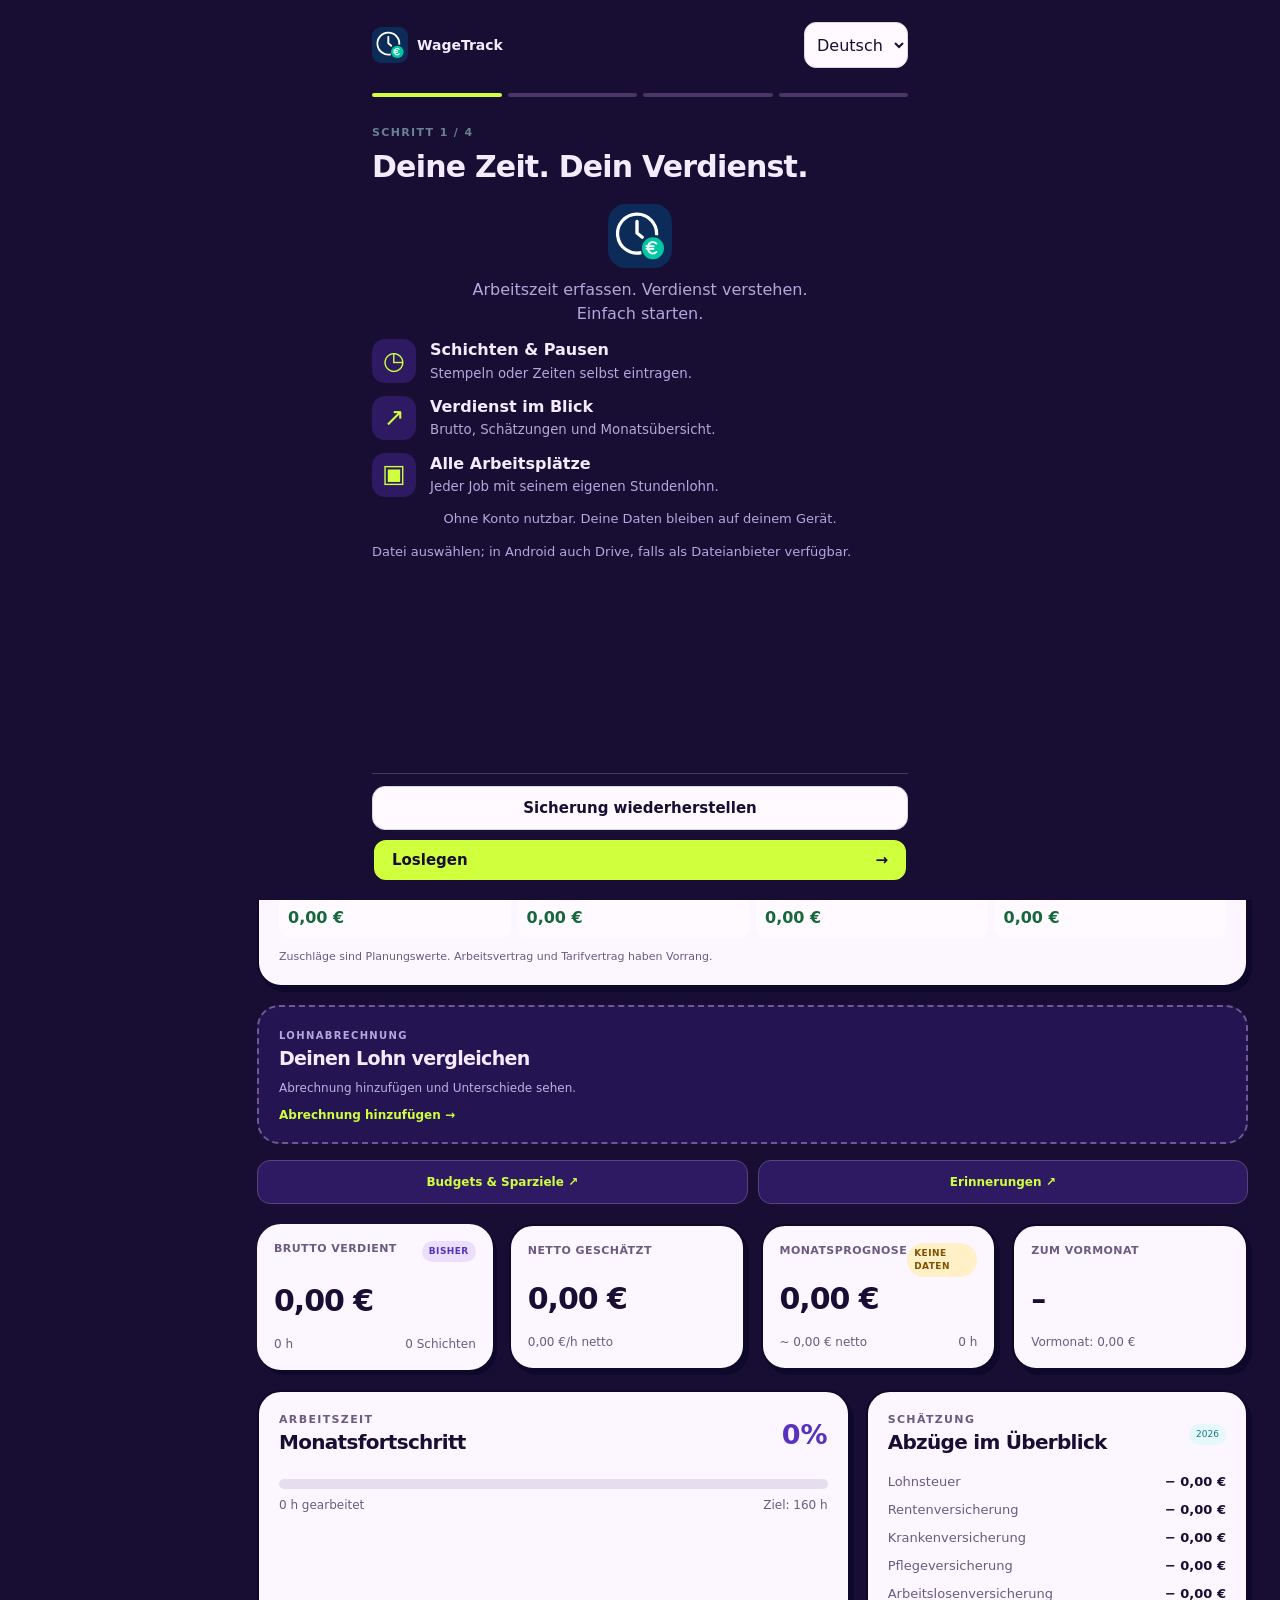
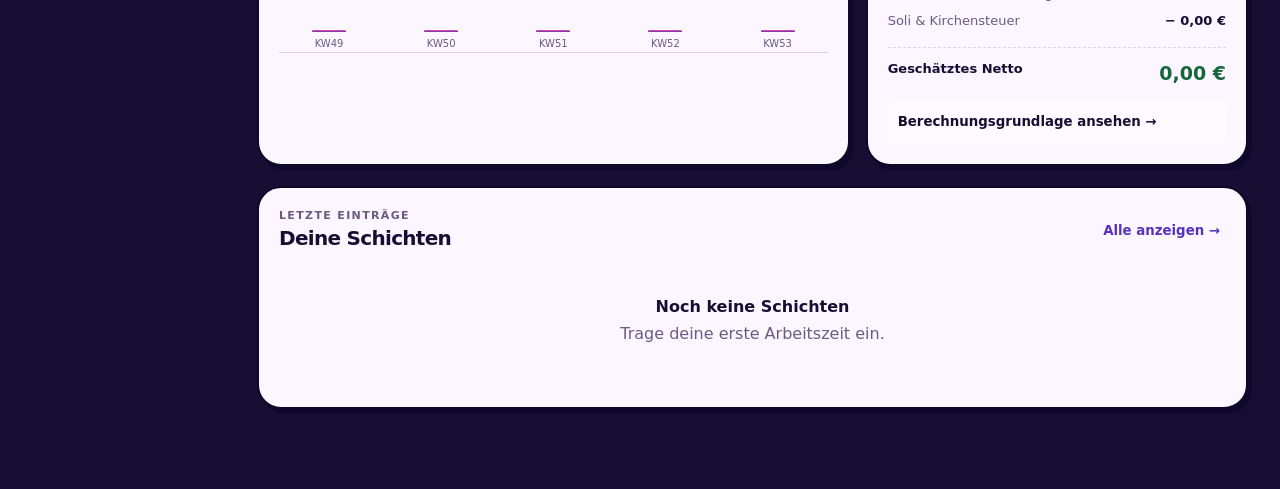
==== commit b0ec4bc9: "Apply WageTrack 2.4 purple and lime design with functional shift calendar" ====
--- a/app/src/main/assets/index.html
+++ b/app/src/main/assets/index.html
@@ -12,4 +12,4 @@
 <nav class="mobile"><button class="active" data-view="dashboard">⌂<small>Übersicht</small></button><button data-view="shifts">◷<small>Zeiten</small></button><button class="mobileadd add" aria-label="Schicht eintragen">+</button><button data-view="expenses">€<small>Ausgaben</small></button><button data-view="history">▥<small>Verlauf</small></button></nav>
 <div id="drawerBackdrop" class="drawer-backdrop"></div><aside id="drawer" class="drawer" aria-hidden="true"><div class="drawer-head"><div class="brand"><b class="brand-icon" aria-hidden="true"></b><strong>WageTrack</strong></div><button id="menuClose" aria-label="Menü schließen">×</button></div><nav><button class="drawer-link" data-view="settings">⚙ <span>Profil</span></button></nav><div class="drawer-settings"><label><span>Sprache</span><select id="language" aria-label="Sprache"><option value="de">Deutsch</option><option value="en">English</option></select></label><label><span>Darstellung</span><select id="theme"><option value="system">Systemeinstellung</option><option value="light">Hell</option><option value="dark">Dunkel</option></select></label></div><div class="saved"><i></i><span><b>Lokal gespeichert</b><small>Nur auf diesem Gerät</small></span></div></aside>
 <dialog id="dialog"><form id="shiftForm"><div class="dialoghead"><div><p class="eyebrow">ARBEITSZEIT</p><h2 id="dialogTitle">Schicht eintragen</h2></div><button type="button" id="close">×</button></div><input type="hidden" id="editId"><div class="formgrid"><div class="template-tools wide"><label>Schichtvorlage<select id="templateSelect"><option value="">Keine Vorlage</option></select></label><div><button type="button" class="secondary" id="saveTemplate">Als Vorlage speichern</button><button type="button" class="secondary" id="deleteTemplate" disabled>Vorlage löschen</button></div></div><label class="wide">Datum<input id="date" type="date" required></label><label class="wide bulk-toggle"><span>Mehrere bestimmte Tage auswählen</span><input id="bulk" type="checkbox"></label><div id="bulkFields" class="bulk-fields wide"><div class="calendar-head"><button type="button" id="calPrev" aria-label="Vorheriger Monat">‹</button><strong id="calTitle"></strong><button type="button" id="calNext" aria-label="Nächster Monat">›</button></div><div class="calendar-week" id="calWeek"></div><div class="calendar-grid" id="calendar"></div><p id="selectedCount">0 Tage ausgewählt</p></div><label>Beginn<input id="start" type="time" required></label><label>Ende<input id="end" type="time" required></label><label>Unbezahlte Pause (Min.)<input id="break" type="number" min="0" max="720" value="30" required></label><label>Status<select id="status"><option value="completed">Abgeschlossen</option><option value="planned">Geplant</option></select></label><label class="wide">Notiz (optional)<input id="note" maxlength="120" placeholder="z. B. Spätschicht"></label></div><div class="preview"><span>Bezahlte Arbeitszeit</span><strong id="previewTime">0 h 00 min</strong><small id="previewMoney">0,00 € brutto</small></div><p class="error" id="error"></p><div class="dialogactions"><button type="button" class="secondary" id="cancel">Abbrechen</button><button class="primary">Schicht speichern</button></div></form></dialog>
-<dialog id="expenseDialog"><form id="expenseForm"><div class="dialoghead"><div><p class="eyebrow">AUSGABE</p><h2 id="expenseDialogTitle">Ausgabe eintragen</h2></div><button type="button" id="expenseClose">×</button></div><input type="hidden" id="expenseEditId"><div class="formgrid"><label>Datum<input id="expenseDate" type="date" required></label><label>Betrag (€)<input id="expenseAmount" type="number" min="0.01" max="1000000" step="0.01" required></label><label class="wide">Kategorie<select id="expenseCategory"><option value="rent">Miete</option><option value="utilities">Nebenkosten</option><option value="health">Krankenversicherung</option><option value="groceries">Lebensmittel</option><option value="transport">Transport</option><option value="other">Sonstiges</option></select></label><label class="wide">Notiz (optional)<input id="expenseNote" maxlength="120"></label><label class="wide check recurring"><span>Monatlich wiederkehrend<small>Wird jeden Monat automatisch eingetragen</small></span><input id="expenseRecurring" type="checkbox"></label></div><p class="error" id="expenseError"></p><div class="dialogactions"><button type="button" class="secondary" id="expenseCancel">Abbrechen</button><button class="primary">Ausgabe speichern</button></div></form></dialog><dialog id="bulkEditDialog"><form id="bulkEditForm"><div class="dialoghead"><div><p class="eyebrow">MEHRFACHBEARBEITUNG</p><h2>Ausgewählte Schichten bearbeiten</h2></div><button type="button" id="bulkEditClose">×</button></div><p id="bulkEditCount"></p><div class="formgrid"><label class="wide">Schichtvorlage<select id="bulkTemplate"><option value="">Keine Vorlage anwenden</option></select></label><label>Beginn (optional)<input id="bulkStart" type="time"></label><label>Ende (optional)<input id="bulkEnd" type="time"></label><label>Pause in Minuten (optional)<input id="bulkBreak" type="number" min="0" max="720"></label><label>Status<select id="bulkStatus"><option value="">Nicht ändern</option><option value="completed">Abgeschlossen</option><option value="planned">Geplant</option></select></label><label>Stundenlohn (optional)<input id="bulkWage" type="number" min="1" max="10000000" step=".01"></label><label class="wide">Notiz (leer lassen = nicht ändern)<input id="bulkNote" maxlength="120"></label></div><p class="error" id="bulkEditError"></p><div class="dialogactions"><button type="button" class="secondary" id="bulkEditCancel">Abbrechen</button><button class="primary">Änderungen anwenden</button></div></form></dialog><dialog id="confirmDialog" class="app-dialog"><div class="app-dialog-body"><div class="app-dialog-icon">?</div><h2 id="confirmTitle">Bestätigen</h2><p id="confirmMessage"></p><div class="dialogactions"><button type="button" class="secondary" id="confirmCancel">Abbrechen</button><button type="button" class="primary" id="confirmOk">Bestätigen</button></div></div></dialog><dialog id="promptDialog" class="app-dialog"><form id="promptForm" class="app-dialog-body"><div class="app-dialog-icon">✎</div><h2 id="promptTitle">Eingabe</h2><label id="promptLabel">Name<input id="promptInput" maxlength="40" autocomplete="off"></label><div class="dialogactions"><button type="button" class="secondary" id="promptCancel">Abbrechen</button><button class="primary" id="promptOk">Speichern</button></div></form></dialog><div id="toast"></div><script src="./app.js"></script><script src="./planning.js"></script><script src="./device.js"></script><script src="./account.js"></script><script src="./recovery.js"></script><script src="./navigation.js"></script><script src="./shift-reminders.js"></script><script src="./google-account.js"></script><script src="./onboarding.js"></script></body></html>
+<dialog id="expenseDialog"><form id="expenseForm"><div class="dialoghead"><div><p class="eyebrow">AUSGABE</p><h2 id="expenseDialogTitle">Ausgabe eintragen</h2></div><button type="button" id="expenseClose">×</button></div><input type="hidden" id="expenseEditId"><div class="formgrid"><label>Datum<input id="expenseDate" type="date" required></label><label>Betrag (€)<input id="expenseAmount" type="number" min="0.01" max="1000000" step="0.01" required></label><label class="wide">Kategorie<select id="expenseCategory"><option value="rent">Miete</option><option value="utilities">Nebenkosten</option><option value="health">Krankenversicherung</option><option value="groceries">Lebensmittel</option><option value="transport">Transport</option><option value="other">Sonstiges</option></select></label><label class="wide">Notiz (optional)<input id="expenseNote" maxlength="120"></label><label class="wide check recurring"><span>Monatlich wiederkehrend<small>Wird jeden Monat automatisch eingetragen</small></span><input id="expenseRecurring" type="checkbox"></label></div><p class="error" id="expenseError"></p><div class="dialogactions"><button type="button" class="secondary" id="expenseCancel">Abbrechen</button><button class="primary">Ausgabe speichern</button></div></form></dialog><dialog id="bulkEditDialog"><form id="bulkEditForm"><div class="dialoghead"><div><p class="eyebrow">MEHRFACHBEARBEITUNG</p><h2>Ausgewählte Schichten bearbeiten</h2></div><button type="button" id="bulkEditClose">×</button></div><p id="bulkEditCount"></p><div class="formgrid"><label class="wide">Schichtvorlage<select id="bulkTemplate"><option value="">Keine Vorlage anwenden</option></select></label><label>Beginn (optional)<input id="bulkStart" type="time"></label><label>Ende (optional)<input id="bulkEnd" type="time"></label><label>Pause in Minuten (optional)<input id="bulkBreak" type="number" min="0" max="720"></label><label>Status<select id="bulkStatus"><option value="">Nicht ändern</option><option value="completed">Abgeschlossen</option><option value="planned">Geplant</option></select></label><label>Stundenlohn (optional)<input id="bulkWage" type="number" min="1" max="10000000" step=".01"></label><label class="wide">Notiz (leer lassen = nicht ändern)<input id="bulkNote" maxlength="120"></label></div><p class="error" id="bulkEditError"></p><div class="dialogactions"><button type="button" class="secondary" id="bulkEditCancel">Abbrechen</button><button class="primary">Änderungen anwenden</button></div></form></dialog><dialog id="confirmDialog" class="app-dialog"><div class="app-dialog-body"><div class="app-dialog-icon">?</div><h2 id="confirmTitle">Bestätigen</h2><p id="confirmMessage"></p><div class="dialogactions"><button type="button" class="secondary" id="confirmCancel">Abbrechen</button><button type="button" class="primary" id="confirmOk">Bestätigen</button></div></div></dialog><dialog id="promptDialog" class="app-dialog"><form id="promptForm" class="app-dialog-body"><div class="app-dialog-icon">✎</div><h2 id="promptTitle">Eingabe</h2><label id="promptLabel">Name<input id="promptInput" maxlength="40" autocomplete="off"></label><div class="dialogactions"><button type="button" class="secondary" id="promptCancel">Abbrechen</button><button class="primary" id="promptOk">Speichern</button></div></form></dialog><div id="toast"></div><script src="./app.js"></script><script src="./planning.js"></script><script src="./device.js"></script><script src="./account.js"></script><script src="./recovery.js"></script><script src="./navigation.js"></script><script src="./shift-reminders.js"></script><script src="./google-account.js"></script><script src="./onboarding.js"></script><script src="./design.js"></script></body></html>
--- a/app/src/main/assets/styles.css
+++ b/app/src/main/assets/styles.css
@@ -1,4 +1,4 @@
-:root{--navy:#092238;--blue:#1268e8;--cyan:#18b4c7;--bg:#f3f6f8;--text:#102a3a;--muted:#6b7c88;--line:#dce5ea;--green:#15856f;--amber:#b86e09;font-family:Inter,system-ui,-apple-system,"Segoe UI",sans-serif;color:var(--text);background:var(--bg)}*{box-sizing:border-box}body{margin:0;min-width:320px}.shell{min-height:100vh;display:grid;grid-template-columns:225px 1fr}aside{background:var(--navy);color:#fff;padding:27px 18px;display:flex;flex-direction:column;position:sticky;top:0;height:100vh}.brand{display:flex;align-items:center;gap:11px;padding:0 8px 30px;font-size:19px}.brand>b{display:grid;place-items:center;width:38px;height:38px;border-radius:11px;background:linear-gradient(135deg,var(--cyan),#337bff);font-size:13px}.brand strong{font-weight:850}aside nav{display:grid;gap:6px}.nav{border:0;background:transparent;color:#b8c7d1;padding:12px 14px;border-radius:9px;text-align:left;font:650 14px inherit;cursor:pointer}.nav:hover,.nav.active{background:#173c56;color:#fff;box-shadow:inset 3px 0 var(--cyan)}.saved{margin-top:auto;padding:13px;border:1px solid #29485e;border-radius:11px;display:flex;align-items:center;gap:10px}.saved i{width:9px;height:9px;border-radius:50%;background:#37d5a7;box-shadow:0 0 0 5px #173f46}.saved span{display:grid}.saved small{color:#91a8b7}main{padding:25px 32px 60px;min-width:0}header{display:flex;justify-content:space-between;align-items:center;margin-bottom:23px}h1{margin:4px 0 0;font-size:26px;letter-spacing:-.7px}h2{font-size:18px;margin:5px 0 14px}.eyebrow{font-size:11px;letter-spacing:1.35px;font-weight:850;color:#6a818f;margin:0}.actions,.sectionhead>div{display:flex;gap:9px}.actions input{border:1px solid var(--line);background:#fff;border-radius:10px;padding:9px;font:700 14px inherit}.primary,.secondary{border:0;border-radius:9px;padding:11px 15px;font-weight:750;cursor:pointer}.primary{background:var(--blue);color:#fff;box-shadow:0 5px 14px #1268e833}.secondary{background:#fff;border:1px solid var(--line);color:var(--text)}.view{display:none}.view.active{display:block}.notice{padding:12px 16px;background:#e7f5fb;border:1px solid #c5e8f2;border-radius:11px;display:flex;justify-content:space-between;margin-bottom:16px;font-size:14px;color:#56717f}.notice b{color:var(--text);margin-right:8px}.notice button,.panelhead button,.link{border:0;background:transparent;color:var(--blue);font-weight:750;cursor:pointer}.kpis{display:grid;grid-template-columns:repeat(4,1fr);gap:13px}.kpi,.panel{background:#fff;border:1px solid var(--line);border-radius:14px;box-shadow:0 10px 28px #0822380c}.kpi{min-height:140px;padding:17px;display:flex;flex-direction:column}.kpi label{font-size:12px;color:var(--muted);font-weight:800;display:flex;justify-content:space-between}.kpi em,.panelhead em{font-style:normal;font-size:9px;border-radius:99px;padding:4px 7px;background:#e5f8fb;color:#13758a}.kpi em.amber{background:#fff3d9;color:var(--amber)}.kpi>strong{font-size:27px;margin:auto 0 13px;letter-spacing:-1px}.kpi footer{display:flex;justify-content:space-between;color:var(--muted);font-size:12px}.kpi.hero{background:linear-gradient(145deg,var(--navy),#123d59);color:#fff;border:0}.kpi.hero label,.kpi.hero footer{color:#c4d2da}.twocol{display:grid;grid-template-columns:1.55fr 1fr;gap:13px;margin-top:13px}.panel{padding:19px}.panelhead{display:flex;justify-content:space-between;align-items:flex-start}.panelhead>strong{font-size:27px;color:var(--blue)}.progress{height:10px;border-radius:99px;background:#e9eff2;margin:22px 0 8px;overflow:hidden}.progress i{display:block;height:100%;width:0;background:linear-gradient(90deg,var(--cyan),var(--blue));border-radius:99px;transition:.4s}.meta{display:flex;justify-content:space-between;color:var(--muted);font-size:12px}.bars{height:120px;display:flex;align-items:end;gap:12px;margin-top:18px;border-bottom:1px solid var(--line)}.bar{height:100%;flex:1;display:flex;flex-direction:column;justify-content:end;align-items:center;gap:5px}.bar i{display:block;width:min(34px,75%);min-height:2px;border-radius:5px 5px 2px 2px;background:linear-gradient(var(--cyan),var(--blue))}.bar small{color:var(--muted);font-size:10px}.deductions{display:grid;gap:9px;margin:16px 0}.deductions div{display:flex;justify-content:space-between;font-size:13px}.deductions span{color:var(--muted)}.netresult{border-top:1px dashed var(--line);padding-top:12px;display:flex;justify-content:space-between;font-size:13px;font-weight:750}.netresult strong{color:var(--green);font-size:19px}.link{background:#f3f7f9;width:100%;padding:10px;border-radius:8px;margin-top:12px;text-align:left}.recent{margin-top:13px}.shift{display:grid;grid-template-columns:44px 1.4fr 1fr 1fr 80px auto;gap:10px;align-items:center;padding:12px 0;border-bottom:1px solid #edf1f3}.shift:last-child{border:0}.datebox{width:42px;height:43px;border-radius:8px;background:#eef4f7;display:grid;place-items:center;line-height:1}.datebox small{font-size:9px;color:var(--muted)}.shiftmain,.cell{display:grid}.shiftmain b{font-size:14px}.shiftmain small,.cell small{font-size:11px;color:var(--muted)}.cell{font-size:13px}.tag{font-size:10px;font-weight:800;padding:5px 8px;border-radius:99px;width:max-content;background:#e5f7f0;color:var(--green)}.tag.planned{background:#fff3d9;color:var(--amber)}.rowbtn{border:1px solid var(--line);background:#fff;border-radius:7px;padding:6px 8px;cursor:pointer}.empty{text-align:center;color:var(--muted);padding:42px 15px}.empty b{display:block;color:var(--text);margin-bottom:4px}.sectionhead{display:flex;justify-content:space-between;align-items:center;color:var(--muted);margin-bottom:14px}.history{display:grid;grid-template-columns:repeat(3,1fr);gap:13px}.history .big{font-size:25px;font-weight:850}.stat{display:flex;justify-content:space-between;color:var(--muted);font-size:13px;margin-top:10px}.stat b{color:var(--text)}.settings{display:grid;grid-template-columns:1fr 1fr;gap:13px}.settings article{display:grid;gap:13px}.settings label,.formgrid label{display:grid;gap:6px;font-size:13px;font-weight:750}.settings input,.settings select,.formgrid input,.formgrid select{width:100%;border:1px solid #cad7dd;border-radius:9px;padding:10px;background:#fff;color:var(--text);font:inherit}.settings input:focus,.settings select:focus,.formgrid input:focus,.formgrid select:focus{outline:0;border-color:var(--blue);box-shadow:0 0 0 3px #1268e81c}fieldset{border:0;padding:0;margin:0}legend{font-size:13px;font-weight:750;margin-bottom:7px}.days{display:flex;gap:6px;flex-wrap:wrap}.days label{display:block}.days input{position:absolute;opacity:0;width:1px}.days span{display:grid;place-items:center;width:38px;height:35px;border:1px solid var(--line);border-radius:8px;cursor:pointer}.days input:checked+span{background:var(--navy);color:#fff}.check{display:flex!important;justify-content:space-between;align-items:center}.check span{display:grid}.check small{font-weight:400;color:var(--muted)}.check input{width:20px}.settings .full{grid-column:1/-1;display:flex;justify-content:space-between;align-items:center}.settings .full p{margin:0;color:var(--muted);font-size:14px}.mobile{display:none}dialog{border:0;border-radius:17px;padding:0;width:min(520px,calc(100% - 24px));box-shadow:0 30px 80px #0005}dialog::backdrop{background:#03131eb8;backdrop-filter:blur(3px)}#shiftForm{padding:23px}.dialoghead{display:flex;justify-content:space-between}.dialoghead button{border:0;background:#eef3f5;width:34px;height:34px;border-radius:9px;font-size:23px;cursor:pointer}.formgrid{display:grid;grid-template-columns:1fr 1fr;gap:11px}.wide{grid-column:1/-1}.preview{margin-top:14px;background:var(--navy);color:#fff;border-radius:11px;padding:12px 15px;display:grid;grid-template-columns:1fr auto}.preview span{font-size:12px;color:#b8c8d1}.preview strong{font-size:20px;grid-column:2;grid-row:1/3}.preview small{color:#76deeb}.error{font-size:12px;color:#bd3035;min-height:17px}.dialogactions{display:flex;justify-content:end;gap:8px}#toast{position:fixed;right:22px;bottom:22px;background:var(--navy);color:#fff;padding:12px 16px;border-radius:9px;opacity:0;transform:translateY(80px);transition:.25s;z-index:30;font-size:13px;font-weight:700}#toast.show{opacity:1;transform:none}
+:root{--navy:#092238;--blue:#1268e8;--cyan:#18b4c7;--bg:#f3f6f8;--text:#102a3a;--muted:#6b7c88;--line:#dce5ea;--green:#15856f;--amber:#b86e09;font-family:Inter,system-ui,-apple-system,"Segoe UI",sans-serif;color:var(--text);background:var(--bg)}*{box-sizing:border-box}body{margin:0;min-width:320px}.shell{min-height:100vh;display:grid;grid-template-columns:225px 1fr}aside{background:var(--navy);color:#fff;padding:27px 18px;display:flex;flex-direction:column;position:sticky;top:0;height:100vh}.brand{display:flex;align-items:center;gap:11px;padding:0 8px 30px;font-size:19px}.brand>b{display:grid;place-items:center;width:38px;height:38px;border-radius:11px;background:linear-gradient(135deg,var(--cyan),#337bff);font-size:13px}.brand strong{font-weight:850}aside nav{display:grid;gap:6px}.nav{border:0;background:transparent;color:#b8c7d1;padding:12px 14px;border-radius:9px;text-align:left;font:650 14px inherit;cursor:pointer}.nav:hover,.nav.active{background:#173c56;color:#fff;box-shadow:inset 3px 0 var(--cyan)}.saved{margin-top:auto;padding:13px;border:1px solid #29485e;border-radius:11px;display:flex;align-items:center;gap:10px}.saved i{width:9px;height:9px;border-radius:50%;background:#37d5a7;box-shadow:0 0 0 5px #173f46}.saved span{display:grid}.saved small{color:#91a8b7}main{padding:25px 32px 60px;min-width:0}header{display:flex;justify-content:space-between;align-items:center;margin-bottom:23px}h1{margin:4px 0 0;font-size:26px;letter-spacing:-.7px}h2{font-size:18px;margin:5px 0 14px}.eyebrow{font-size:11px;letter-spacing:1.35px;font-weight:850;color:#6a818f;margin:0}.actions,.sectionhead>div{display:flex;gap:9px}.actions input{border:1px solid var(--line);background:#fff;border-radius:10px;padding:9px;font:700 14px inherit}.primary,.secondary{border:0;border-radius:9px;padding:11px 15px;font-weight:750;cursor:pointer}.primary{background:var(--blue);color:#fff;box-shadow:0 5px 14px #1268e833}.secondary{background:#fff;border:1px solid var(--line);color:var(--text)}.view{display:none}.view.active{display:block}.notice{padding:12px 16px;background:#e7f5fb;border:1px solid #c5e8f2;border-radius:11px;display:flex;justify-content:space-between;margin-bottom:16px;font-size:14px;color:#56717f}.notice b{color:var(--text);margin-right:8px}.notice button,.panelhead button,.link{border:0;background:transparent;color:var(--blue);font-weight:750;cursor:pointer}.kpis{display:grid;grid-template-columns:repeat(4,1fr);gap:13px}.kpi,.panel{background:#fff;border:1px solid var(--line);border-radius:14px;box-shadow:0 10px 28px #0822380c}.kpi{min-height:140px;padding:17px;display:flex;flex-direction:column}.kpi label{font-size:12px;color:var(--muted);font-weight:800;display:flex;justify-content:space-between}.kpi em,.panelhead em{font-style:normal;font-size:9px;border-radius:99px;padding:4px 7px;background:#e5f8fb;color:#13758a}.kpi em.amber{background:#fff3d9;color:var(--amber)}.kpi>strong{font-size:27px;margin:auto 0 13px;letter-spacing:-1px}.kpi footer{display:flex;justify-content:space-between;color:var(--muted);font-size:12px}.kpi.hero{background:linear-gradient(145deg,var(--navy),#123d59);color:#fff;border:0}.kpi.hero label,.kpi.hero footer{color:#c4d2da}.twocol{display:grid;grid-template-columns:1.55fr 1fr;gap:13px;margin-top:13px}.panel{padding:19px}.panelhead{display:flex;justify-content:space-between;align-items:flex-start}.panelhead>strong{font-size:27px;color:var(--blue)}.progress{height:10px;border-radius:99px;background:#e9eff2;margin:22px 0 8px;overflow:hidden}.progress i{display:block;height:100%;width:0;background:linear-gradient(90deg,var(--cyan),var(--blue));border-radius:99px;transition:.4s}.meta{display:flex;justify-content:space-between;color:var(--muted);font-size:12px}.bars{height:120px;display:flex;align-items:end;gap:12px;margin-top:18px;border-bottom:1px solid var(--line)}.bar{height:100%;flex:1;display:flex;flex-direction:column;justify-content:end;align-items:center;gap:5px}.bar i{display:block;width:min(34px,75%);min-height:2px;border-radius:5px 5px 2px 2px;background:linear-gradient(var(--cyan),var(--blue))}.bar small{color:var(--muted);font-size:10px}.deductions{display:grid;gap:9px;margin:16px 0}.deductions div{display:flex;justify-content:space-between;font-size:13px}.deductions span{color:var(--muted)}.netresult{border-top:1px dashed var(--line);padding-top:12px;display:flex;justify-content:space-between;font-size:13px;font-weight:750}.netresult strong{color:var(--green);font-size:19px}.link{background:#f3f7f9;width:100%;padding:10px;border-radius:8px;margin-top:12px;text-align:left}.recent{margin-top:13px}.shift{display:grid;grid-template-columns:44px 1.4fr 1fr 1fr 80px auto;gap:10px;align-items:center;padding:12px 0;border-bottom:1px solid #edf1f3}.shift:last-child{border:0}.datebox{width:42px;height:43px;border-radius:8px;background:#eef4f7;display:grid;place-items:center;line-height:1}.datebox small{font-size:9px;color:var(--muted)}.shiftmain,.cell{display:grid}.shiftmain b{font-size:14px}.shiftmain small,.cell small{font-size:11px;color:var(--muted)}.cell{font-size:13px}.tag{font-size:10px;font-weight:800;padding:5px 8px;border-radius:99px;width:max-content;background:#e5f7f0;color:var(--green)}.tag.planned{background:#fff3d9;color:var(--amber)}.rowbtn{border:1px solid var(--line);background:#fff;border-radius:7px;padding:6px 8px;cursor:pointer}.empty{text-align:center;color:var(--muted);padding:42px 15px}.empty b{display:block;color:var(--text);margin-bottom:4px}.sectionhead{display:flex;justify-content:space-between;align-items:center;color:var(--muted);margin-bottom:14px}.history{display:grid;grid-template-columns:repeat(3,1fr);gap:13px}.history .big{font-size:25px;font-weight:850}.stat{display:flex;justify-content:space-between;color:var(--muted);font-size:13px;margin-top:10px}.stat b{color:var(--text)}.settings{display:grid;grid-template-columns:1fr 1fr;gap:13px}.settings article{display:grid;gap:13px}.settings label,.formgrid label{display:grid;gap:6px;font-size:13px;font-weight:750}.settings input,.settings select,.formgrid input,.formgrid select{width:100%;border:1px solid #cad7dd;border-radius:9px;padding:10px;background:#fff;color:var(--text);font:inherit}.settings input:focus,.settings select:focus,.formgrid input:focus,.formgrid select:focus{outline:0;border-color:var(--blue);box-shadow:0 0 0 3px #1268e81c}fieldset{border:0;padding:0;margin:0}legend{font-size:13px;font-weight:750;margin-bottom:7px}.days{display:flex;gap:6px;flex-wrap:wrap}.days label{display:block}.days input{position:absolute;opacity:0;width:1px}.days span{display:grid;place-items:center;width:38px;height:35px;border:1px solid var(--line);border-radius:8px;cursor:pointer}.days input:checked+span{background:var(--navy);color:#fff}.check{display:flex!important;justify-content:space-between;align-items:center}.check span{display:grid}.check small{font-weight:400;color:var(--muted)}.check input{width:20px}.settings .full{grid-column:1/-1;display:flex;justify-content:space-between;align-items:center}.settings .full p{margin:0;color:var(--muted);font-size:14px}.mobile{display:none}dialog{border:0;border-radius:17px;padding:0;width:min(520px,calc(100% - 24px));box-shadow:0 30px 80px #0005}dialog::backdrop{background:#03131eb8;backdrop-filter:blur(3px)}#shiftForm{padding:23px}.dialoghead{display:flex;justify-content:space-between}.dialoghead button{border:0;background:#eef3f5;width:34px;height:34px;border-radius:9px;font-size:23px;cursor:pointer}.formgrid{display:grid;grid-template-columns:1fr 1fr;gap:11px}.wide{grid-column:1/-1}.preview{margin-top:14px;background:var(--navy);color:#fff;border-radius:11px;padding:12px 15px;display:grid;grid-template-columns:1fr auto}.preview span{font-size:12px;color:#b8c8d1}.preview strong{font-size:20px;grid-column:2;grid-row:1/3}.preview small{color:#76deeb}.error{font-size:12px;color:#bd3035;min-height:17px}.dialogactions{display:flex;justify-content:end;gap:8px}#toast{pointer-events:none;position:fixed;right:22px;bottom:22px;background:var(--navy);color:#fff;padding:12px 16px;border-radius:9px;opacity:0;transform:translateY(80px);transition:.25s;z-index:30;font-size:13px;font-weight:700}#toast.show{opacity:1;transform:none}
 @media(max-width:1040px){.kpis{grid-template-columns:1fr 1fr}.twocol{grid-template-columns:1fr}.history{grid-template-columns:1fr 1fr}.shift{grid-template-columns:44px 1.4fr 1fr 80px auto}.shift .optional{display:none}}
 @media(max-width:750px){.shell{display:block}aside{display:none}main{padding:17px 13px 88px}h1{font-size:21px}.actions .primary{display:none}.notice{font-size:12px}.kpis{gap:9px}.kpi{min-height:124px;padding:14px}.kpi>strong{font-size:22px}.twocol,.recent{margin-top:9px}.panel{padding:15px}.shift{grid-template-columns:42px 1fr auto}.shift .cell,.shift .tag{display:none}.history,.settings{grid-template-columns:1fr}.settings .full{grid-column:auto;display:grid}.mobile{display:grid;grid-template-columns:1fr 1fr 60px 1fr 1fr;position:fixed;bottom:0;left:0;right:0;background:#fff;border-top:1px solid var(--line);z-index:15;padding:7px 7px max(7px,env(safe-area-inset-bottom))}.mobile button{border:0;background:transparent;color:#7d8d97;display:grid;place-items:center;font-size:18px}.mobile button.active{color:var(--blue)}.mobile small{font-size:9px}.mobile .mobileadd{width:49px;height:49px;border-radius:50%;background:var(--blue);color:#fff;font-size:27px;margin:-18px auto 0}.sectionhead p{display:none}.formgrid{grid-template-columns:1fr}.wide{grid-column:auto}#toast{left:13px;right:13px;bottom:78px;text-align:center}}
 @media(max-width:440px){.kpis{grid-template-columns:1fr}.notice{display:none}.actions input{width:130px}}
@@ -17,3 +17,6 @@
 .timeclock{display:grid;grid-template-columns:1fr auto;align-items:center;gap:24px;margin-bottom:16px;padding:18px 20px;border-radius:15px;background:linear-gradient(135deg,#0b2940,#123f5b);color:#fff;box-shadow:0 12px 28px #09223822}.timeclock .eyebrow{color:#8fb0c4}.clock-state{display:flex;align-items:center;gap:8px;margin-top:8px}.clock-state i{width:9px;height:9px;border-radius:50%;background:#8fa0aa}.timeclock.running .clock-state i{background:#42d6a7;box-shadow:0 0 0 5px #42d6a722}.timeclock.on-break .clock-state i{background:#f0ad4e}.clock-time{font-size:36px;font-weight:850;letter-spacing:1px;margin:6px 0}.clock-meta{display:flex;gap:28px}.clock-meta span{display:grid}.clock-meta small{color:#9eb5c4;font-size:10px;text-transform:uppercase;letter-spacing:.8px}.clock-actions{display:grid;grid-template-columns:1fr 1fr;gap:8px;min-width:285px}.clock-actions .primary,.clock-actions .secondary{min-height:48px}.clock-actions .secondary{background:#fff}.clock-finish{background:#15856f}.clock-discard{grid-column:1/-1;border:0;background:transparent;color:#a8bfcc;min-height:32px;font-size:11px;text-decoration:underline}[data-theme="dark"] .timeclock{background:linear-gradient(135deg,#071723,#10364d)}
 @media(max-width:750px){.timeclock{grid-template-columns:1fr;padding:14px 16px;gap:12px}.clock-time{font-size:30px}.clock-actions{min-width:0;grid-template-columns:1fr 1fr}.clock-actions #clockStart{grid-column:1/-1}.clock-actions .primary,.clock-actions .secondary{min-height:44px;padding:9px 10px;font-size:12px}}
 .app-dialog{width:min(390px,calc(100% - 32px))}.app-dialog-body{padding:24px;display:grid;gap:14px}.app-dialog-icon{width:42px;height:42px;border-radius:50%;display:grid;place-items:center;background:#e8f1ff;color:var(--blue);font-size:20px;font-weight:850}.app-dialog h2{margin:0;font-size:21px}.app-dialog p{margin:0;color:var(--muted);line-height:1.45}.app-dialog label{display:grid;gap:7px;font-size:13px;font-weight:750}.app-dialog input{width:100%;min-height:48px;border:1px solid #cad7dd;border-radius:9px;padding:10px;background:#fff;color:var(--text);font:inherit}.app-dialog .dialogactions{margin-top:5px}[data-theme="dark"] .app-dialog input{background:#21313c;color:var(--text);border-color:var(--line)}@media(max-width:450px){.app-dialog-body{padding:20px}.app-dialog .dialogactions{display:grid;grid-template-columns:1fr 1fr}.app-dialog .dialogactions button{padding:10px}}
+
+/* Preserve native vertical scrolling while a hold selects a shift. */
+#all .shift{touch-action:pan-y;user-select:none;-webkit-user-select:none}
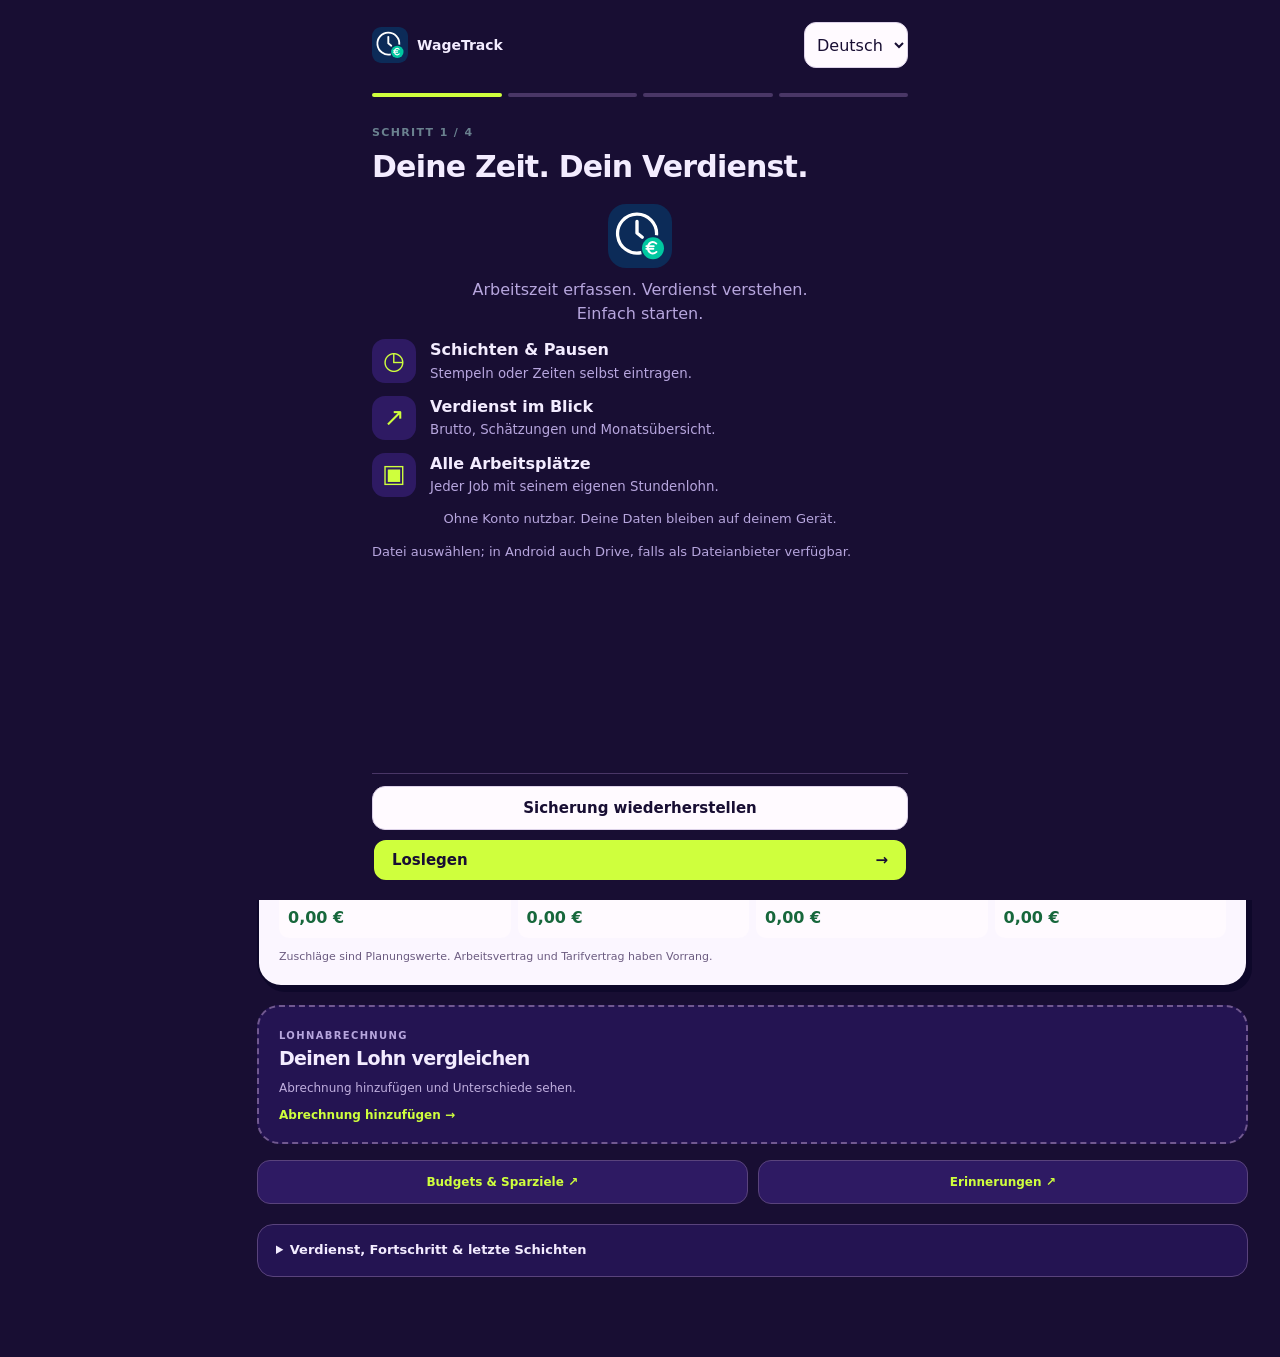
==== commit cd3211a7: "Add automatic shift lifecycle, cancellation tracking and ongoing clock badge in 2.4.1" ====
--- a/app/src/main/assets/index.html
+++ b/app/src/main/assets/index.html
@@ -1,7 +1,7 @@
 <!doctype html><html lang="de"><head><meta charset="UTF-8"><meta name="viewport" content="width=device-width,initial-scale=1"><meta name="theme-color" content="#092238"><title>WageTrack — Arbeitszeit & Gehalt</title><link rel="stylesheet" href="./styles.css"><link rel="stylesheet" href="./bonuses.css"><link rel="stylesheet" href="./account.css"><link rel="stylesheet" href="./recovery.css"><link rel="stylesheet" href="./onboarding.css"></head>
 <body><div class="shell"><aside><div class="brand"><b class="brand-icon" aria-hidden="true"></b><strong>WageTrack</strong></div><nav><button class="nav active" data-view="dashboard">⌂ Übersicht</button><button class="nav" data-view="shifts">◷ Arbeitszeiten</button><button class="nav" data-view="expenses">€ Ausgaben</button><button class="nav" data-view="history">▥ Verlauf</button><button class="nav" data-view="settings">⚙ Einstellungen</button></nav><div class="saved"><i></i><span><b>Lokal gespeichert</b><small>Nur auf diesem Gerät</small></span></div></aside>
 <main><header><div class="header-title"><button id="menuOpen" class="menu-open" aria-label="Menü öffnen">☰</button><div><p class="eyebrow"><span id="greetingIcon">☀️</span> <span id="greeting">Guten Tag</span></p><h1 id="title">Deine Monatsübersicht</h1></div></div><div class="actions"><label class="month-picker"><span id="monthDisplay">Sep 2026</span><input id="month" type="month"></label><button class="primary add">+ Schicht eintragen</button></div></header>
-<section id="dashboard" class="view active"><div class="notice"><span><b>Persönliche Planung</b> Nettowerte sind Schätzungen, keine Lohnabrechnung.</span><button data-go="settings">Profil prüfen →</button></div><section class="timeclock" id="timeclock"><div class="timeclock-info"><p class="eyebrow">LIVE ZEITERFASSUNG</p><div class="clock-state"><i id="clockDot"></i><strong id="clockStatus">Bereit zum Start</strong></div><div class="clock-time" id="clockTime">00:00:00</div><div class="clock-meta"><span><small>Beginn</small><b id="clockStarted">–</b></span><span><small>Pause</small><b id="clockBreak">0 min</b></span></div></div><div class="clock-actions"><button class="primary" id="clockStart">▶ Arbeit starten</button><button class="secondary" id="clockBreakStart">Ⅱ Pause starten</button><button class="primary" id="clockResume">▶ Fortsetzen</button><button class="primary clock-finish" id="clockFinish">✓ Schicht beenden</button><button class="clock-discard" id="clockDiscard">Zeiterfassung verwerfen</button></div></section>
+<section id="dashboard" class="view active"><div class="notice"><span><b>Persönliche Planung</b> Nettowerte sind Schätzungen, keine Lohnabrechnung.</span><button data-go="settings">Profil prüfen →</button></div><section class="timeclock" id="timeclock"><span id="clockLiveBadge" class="clock-live-badge" data-localized hidden></span><div class="timeclock-info"><p class="eyebrow">LIVE ZEITERFASSUNG</p><div class="clock-state"><i id="clockDot"></i><strong id="clockStatus">Bereit zum Start</strong></div><div class="clock-time" id="clockTime">00:00:00</div><div class="clock-meta"><span><small>Beginn</small><b id="clockStarted">–</b></span><span><small>Pause</small><b id="clockBreak">0 min</b></span></div></div><div class="clock-actions"><button class="primary" id="clockStart">▶ Arbeit starten</button><button class="secondary" id="clockBreakStart">Ⅱ Pause starten</button><button class="primary" id="clockResume">▶ Fortsetzen</button><button class="primary clock-finish" id="clockFinish">✓ Schicht beenden</button><button class="clock-discard" id="clockDiscard">Zeiterfassung verwerfen</button></div></section>
 <div class="kpis"><article class="kpi hero"><label>BRUTTO VERDIENT <em>BISHER</em></label><strong id="gross">0,00 €</strong><footer><span id="hours">0 h</span><span id="count">0 Schichten</span></footer></article><article class="kpi"><label>NETTO GESCHÄTZT</label><strong id="net">0,00 €</strong><footer id="netrate">0,00 €/h netto</footer></article><article class="kpi"><label>MONATSPROGNOSE <em class="amber" id="confidence">KEINE DATEN</em></label><strong id="forecastGross">0,00 €</strong><footer><span id="forecastNet">~ 0,00 € netto</span><span id="forecastHours">0 h</span></footer></article><article class="kpi"><label>ZUM VORMONAT</label><strong id="delta">–</strong><footer id="previous">Vormonat: 0,00 €</footer></article></div>
 <article class="panel bonus-panel"><div class="panelhead"><div><p class="eyebrow">ZUSCHLÄGE</p><h2>Bonusverdienst</h2></div><strong id="bonusTotal">0,00 €</strong></div><div id="bonusBreakdown" class="bonus-breakdown"></div><p class="bonus-note">Zuschläge sind Planungswerte. Arbeitsvertrag und Tarifvertrag haben Vorrang.</p></article><div class="twocol"><article class="panel"><div class="panelhead"><div><p class="eyebrow">ARBEITSZEIT</p><h2>Monatsfortschritt</h2></div><strong id="percent">0%</strong></div><div class="progress"><i id="progress"></i></div><div class="meta"><span id="worked">0 h gearbeitet</span><span id="targetLabel">Ziel: 160 h</span></div><div class="bars" id="bars"></div></article><article class="panel"><div class="panelhead"><div><p class="eyebrow">SCHÄTZUNG</p><h2>Abzüge im Überblick</h2></div><em>2026</em></div><div id="deductions" class="deductions"></div><div class="netresult"><span>Geschätztes Netto</span><strong id="breakdownNet">0,00 €</strong></div><button class="link" data-go="settings">Berechnungsgrundlage ansehen →</button></article></div>
 <article class="panel recent"><div class="panelhead"><div><p class="eyebrow">LETZTE EINTRÄGE</p><h2>Deine Schichten</h2></div><button data-go="shifts">Alle anzeigen →</button></div><div id="recent"></div></article></section>
@@ -12,4 +12,4 @@
 <nav class="mobile"><button class="active" data-view="dashboard">⌂<small>Übersicht</small></button><button data-view="shifts">◷<small>Zeiten</small></button><button class="mobileadd add" aria-label="Schicht eintragen">+</button><button data-view="expenses">€<small>Ausgaben</small></button><button data-view="history">▥<small>Verlauf</small></button></nav>
 <div id="drawerBackdrop" class="drawer-backdrop"></div><aside id="drawer" class="drawer" aria-hidden="true"><div class="drawer-head"><div class="brand"><b class="brand-icon" aria-hidden="true"></b><strong>WageTrack</strong></div><button id="menuClose" aria-label="Menü schließen">×</button></div><nav><button class="drawer-link" data-view="settings">⚙ <span>Profil</span></button></nav><div class="drawer-settings"><label><span>Sprache</span><select id="language" aria-label="Sprache"><option value="de">Deutsch</option><option value="en">English</option></select></label><label><span>Darstellung</span><select id="theme"><option value="system">Systemeinstellung</option><option value="light">Hell</option><option value="dark">Dunkel</option></select></label></div><div class="saved"><i></i><span><b>Lokal gespeichert</b><small>Nur auf diesem Gerät</small></span></div></aside>
 <dialog id="dialog"><form id="shiftForm"><div class="dialoghead"><div><p class="eyebrow">ARBEITSZEIT</p><h2 id="dialogTitle">Schicht eintragen</h2></div><button type="button" id="close">×</button></div><input type="hidden" id="editId"><div class="formgrid"><div class="template-tools wide"><label>Schichtvorlage<select id="templateSelect"><option value="">Keine Vorlage</option></select></label><div><button type="button" class="secondary" id="saveTemplate">Als Vorlage speichern</button><button type="button" class="secondary" id="deleteTemplate" disabled>Vorlage löschen</button></div></div><label class="wide">Datum<input id="date" type="date" required></label><label class="wide bulk-toggle"><span>Mehrere bestimmte Tage auswählen</span><input id="bulk" type="checkbox"></label><div id="bulkFields" class="bulk-fields wide"><div class="calendar-head"><button type="button" id="calPrev" aria-label="Vorheriger Monat">‹</button><strong id="calTitle"></strong><button type="button" id="calNext" aria-label="Nächster Monat">›</button></div><div class="calendar-week" id="calWeek"></div><div class="calendar-grid" id="calendar"></div><p id="selectedCount">0 Tage ausgewählt</p></div><label>Beginn<input id="start" type="time" required></label><label>Ende<input id="end" type="time" required></label><label>Unbezahlte Pause (Min.)<input id="break" type="number" min="0" max="720" value="30" required></label><label>Status<select id="status"><option value="completed">Abgeschlossen</option><option value="planned">Geplant</option></select></label><label class="wide">Notiz (optional)<input id="note" maxlength="120" placeholder="z. B. Spätschicht"></label></div><div class="preview"><span>Bezahlte Arbeitszeit</span><strong id="previewTime">0 h 00 min</strong><small id="previewMoney">0,00 € brutto</small></div><p class="error" id="error"></p><div class="dialogactions"><button type="button" class="secondary" id="cancel">Abbrechen</button><button class="primary">Schicht speichern</button></div></form></dialog>
-<dialog id="expenseDialog"><form id="expenseForm"><div class="dialoghead"><div><p class="eyebrow">AUSGABE</p><h2 id="expenseDialogTitle">Ausgabe eintragen</h2></div><button type="button" id="expenseClose">×</button></div><input type="hidden" id="expenseEditId"><div class="formgrid"><label>Datum<input id="expenseDate" type="date" required></label><label>Betrag (€)<input id="expenseAmount" type="number" min="0.01" max="1000000" step="0.01" required></label><label class="wide">Kategorie<select id="expenseCategory"><option value="rent">Miete</option><option value="utilities">Nebenkosten</option><option value="health">Krankenversicherung</option><option value="groceries">Lebensmittel</option><option value="transport">Transport</option><option value="other">Sonstiges</option></select></label><label class="wide">Notiz (optional)<input id="expenseNote" maxlength="120"></label><label class="wide check recurring"><span>Monatlich wiederkehrend<small>Wird jeden Monat automatisch eingetragen</small></span><input id="expenseRecurring" type="checkbox"></label></div><p class="error" id="expenseError"></p><div class="dialogactions"><button type="button" class="secondary" id="expenseCancel">Abbrechen</button><button class="primary">Ausgabe speichern</button></div></form></dialog><dialog id="bulkEditDialog"><form id="bulkEditForm"><div class="dialoghead"><div><p class="eyebrow">MEHRFACHBEARBEITUNG</p><h2>Ausgewählte Schichten bearbeiten</h2></div><button type="button" id="bulkEditClose">×</button></div><p id="bulkEditCount"></p><div class="formgrid"><label class="wide">Schichtvorlage<select id="bulkTemplate"><option value="">Keine Vorlage anwenden</option></select></label><label>Beginn (optional)<input id="bulkStart" type="time"></label><label>Ende (optional)<input id="bulkEnd" type="time"></label><label>Pause in Minuten (optional)<input id="bulkBreak" type="number" min="0" max="720"></label><label>Status<select id="bulkStatus"><option value="">Nicht ändern</option><option value="completed">Abgeschlossen</option><option value="planned">Geplant</option></select></label><label>Stundenlohn (optional)<input id="bulkWage" type="number" min="1" max="10000000" step=".01"></label><label class="wide">Notiz (leer lassen = nicht ändern)<input id="bulkNote" maxlength="120"></label></div><p class="error" id="bulkEditError"></p><div class="dialogactions"><button type="button" class="secondary" id="bulkEditCancel">Abbrechen</button><button class="primary">Änderungen anwenden</button></div></form></dialog><dialog id="confirmDialog" class="app-dialog"><div class="app-dialog-body"><div class="app-dialog-icon">?</div><h2 id="confirmTitle">Bestätigen</h2><p id="confirmMessage"></p><div class="dialogactions"><button type="button" class="secondary" id="confirmCancel">Abbrechen</button><button type="button" class="primary" id="confirmOk">Bestätigen</button></div></div></dialog><dialog id="promptDialog" class="app-dialog"><form id="promptForm" class="app-dialog-body"><div class="app-dialog-icon">✎</div><h2 id="promptTitle">Eingabe</h2><label id="promptLabel">Name<input id="promptInput" maxlength="40" autocomplete="off"></label><div class="dialogactions"><button type="button" class="secondary" id="promptCancel">Abbrechen</button><button class="primary" id="promptOk">Speichern</button></div></form></dialog><div id="toast"></div><script src="./app.js"></script><script src="./planning.js"></script><script src="./device.js"></script><script src="./account.js"></script><script src="./recovery.js"></script><script src="./navigation.js"></script><script src="./shift-reminders.js"></script><script src="./google-account.js"></script><script src="./onboarding.js"></script><script src="./design.js"></script></body></html>
+<dialog id="expenseDialog"><form id="expenseForm"><div class="dialoghead"><div><p class="eyebrow">AUSGABE</p><h2 id="expenseDialogTitle">Ausgabe eintragen</h2></div><button type="button" id="expenseClose">×</button></div><input type="hidden" id="expenseEditId"><div class="formgrid"><label>Datum<input id="expenseDate" type="date" required></label><label>Betrag (€)<input id="expenseAmount" type="number" min="0.01" max="1000000" step="0.01" required></label><label class="wide">Kategorie<select id="expenseCategory"><option value="rent">Miete</option><option value="utilities">Nebenkosten</option><option value="health">Krankenversicherung</option><option value="groceries">Lebensmittel</option><option value="transport">Transport</option><option value="other">Sonstiges</option></select></label><label class="wide">Notiz (optional)<input id="expenseNote" maxlength="120"></label><label class="wide check recurring"><span>Monatlich wiederkehrend<small>Wird jeden Monat automatisch eingetragen</small></span><input id="expenseRecurring" type="checkbox"></label></div><p class="error" id="expenseError"></p><div class="dialogactions"><button type="button" class="secondary" id="expenseCancel">Abbrechen</button><button class="primary">Ausgabe speichern</button></div></form></dialog><dialog id="bulkEditDialog"><form id="bulkEditForm"><div class="dialoghead"><div><p class="eyebrow">MEHRFACHBEARBEITUNG</p><h2>Ausgewählte Schichten bearbeiten</h2></div><button type="button" id="bulkEditClose">×</button></div><p id="bulkEditCount"></p><div class="formgrid"><label class="wide">Schichtvorlage<select id="bulkTemplate"><option value="">Keine Vorlage anwenden</option></select></label><label>Beginn (optional)<input id="bulkStart" type="time"></label><label>Ende (optional)<input id="bulkEnd" type="time"></label><label>Pause in Minuten (optional)<input id="bulkBreak" type="number" min="0" max="720"></label><label>Status<select id="bulkStatus"><option value="">Nicht ändern</option><option value="completed">Abgeschlossen</option><option value="planned">Geplant</option></select></label><label>Stundenlohn (optional)<input id="bulkWage" type="number" min="1" max="10000000" step=".01"></label><label class="wide">Notiz (leer lassen = nicht ändern)<input id="bulkNote" maxlength="120"></label></div><p class="error" id="bulkEditError"></p><div class="dialogactions"><button type="button" class="secondary" id="bulkEditCancel">Abbrechen</button><button class="primary">Änderungen anwenden</button></div></form></dialog><dialog id="confirmDialog" class="app-dialog"><div class="app-dialog-body"><div class="app-dialog-icon">?</div><h2 id="confirmTitle">Bestätigen</h2><p id="confirmMessage"></p><div class="dialogactions"><button type="button" class="secondary" id="confirmCancel">Abbrechen</button><button type="button" class="primary" id="confirmOk">Bestätigen</button></div></div></dialog><dialog id="promptDialog" class="app-dialog"><form id="promptForm" class="app-dialog-body"><div class="app-dialog-icon">✎</div><h2 id="promptTitle">Eingabe</h2><label id="promptLabel">Name<input id="promptInput" maxlength="40" autocomplete="off"></label><div class="dialogactions"><button type="button" class="secondary" id="promptCancel">Abbrechen</button><button class="primary" id="promptOk">Speichern</button></div></form></dialog><div id="toast"></div><script src="./shift-status.js"></script><script src="./app.js"></script><script src="./planning.js"></script><script src="./device.js"></script><script src="./account.js"></script><script src="./recovery.js"></script><script src="./navigation.js"></script><script src="./shift-reminders.js"></script><script src="./google-account.js"></script><script src="./onboarding.js"></script><script src="./design.js"></script><script>installShiftStatusUI()</script></body></html>
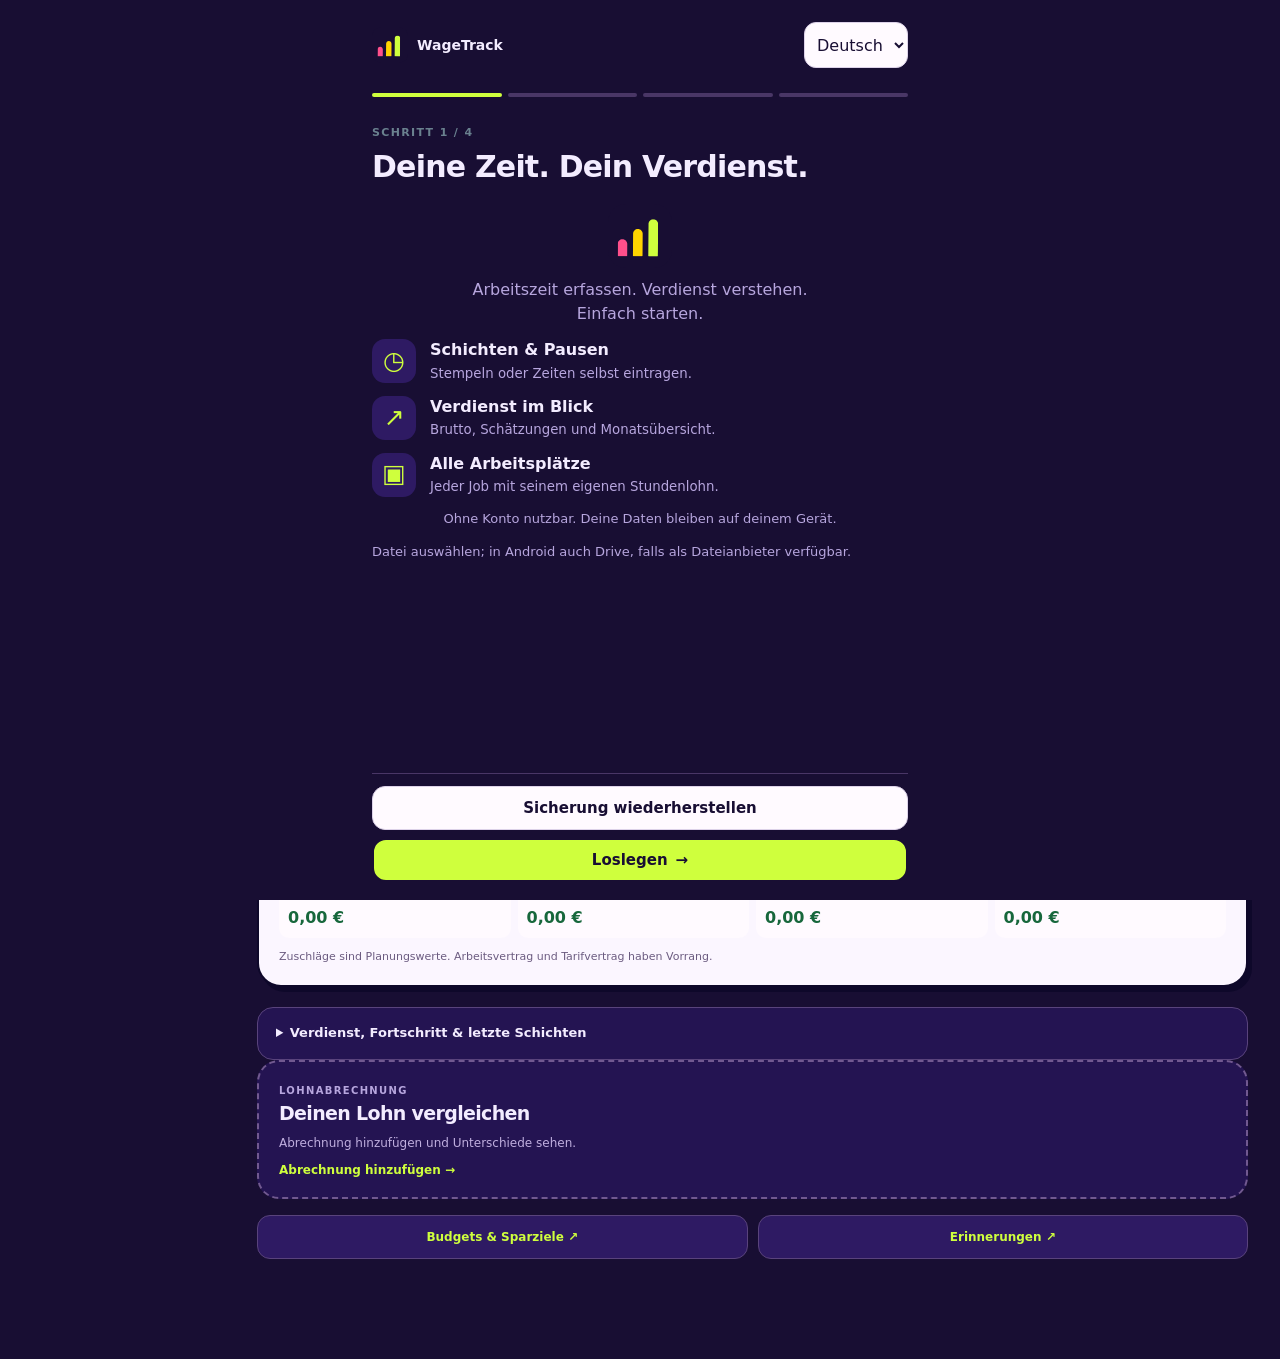
==== commit b2fa25f1: "Polish WageTrack onboarding, calendar selection and native lock screen for 2.4.4" ====
--- a/app/src/main/assets/index.html
+++ b/app/src/main/assets/index.html
@@ -12,4 +12,4 @@
 <nav class="mobile"><button class="active" data-view="dashboard">⌂<small>Übersicht</small></button><button data-view="shifts">◷<small>Zeiten</small></button><button class="mobileadd add" aria-label="Schicht eintragen">+</button><button data-view="expenses">€<small>Ausgaben</small></button><button data-view="history">▥<small>Verlauf</small></button></nav>
 <div id="drawerBackdrop" class="drawer-backdrop"></div><aside id="drawer" class="drawer" aria-hidden="true"><div class="drawer-head"><div class="brand"><b class="brand-icon" aria-hidden="true"></b><strong>WageTrack</strong></div><button id="menuClose" aria-label="Menü schließen">×</button></div><nav><button class="drawer-link" data-view="settings">⚙ <span>Profil</span></button></nav><div class="drawer-settings"><label><span>Sprache</span><select id="language" aria-label="Sprache"><option value="de">Deutsch</option><option value="en">English</option></select></label><label><span>Darstellung</span><select id="theme"><option value="system">Systemeinstellung</option><option value="light">Hell</option><option value="dark">Dunkel</option></select></label></div><div class="saved"><i></i><span><b>Lokal gespeichert</b><small>Nur auf diesem Gerät</small></span></div></aside>
 <dialog id="dialog"><form id="shiftForm"><div class="dialoghead"><div><p class="eyebrow">ARBEITSZEIT</p><h2 id="dialogTitle">Schicht eintragen</h2></div><button type="button" id="close">×</button></div><input type="hidden" id="editId"><div class="formgrid"><div class="template-tools wide"><label>Schichtvorlage<select id="templateSelect"><option value="">Keine Vorlage</option></select></label><div><button type="button" class="secondary" id="saveTemplate">Als Vorlage speichern</button><button type="button" class="secondary" id="deleteTemplate" disabled>Vorlage löschen</button></div></div><label class="wide">Datum<input id="date" type="date" required></label><label class="wide bulk-toggle"><span>Mehrere bestimmte Tage auswählen</span><input id="bulk" type="checkbox"></label><div id="bulkFields" class="bulk-fields wide"><div class="calendar-head"><button type="button" id="calPrev" aria-label="Vorheriger Monat">‹</button><strong id="calTitle"></strong><button type="button" id="calNext" aria-label="Nächster Monat">›</button></div><div class="calendar-week" id="calWeek"></div><div class="calendar-grid" id="calendar"></div><p id="selectedCount">0 Tage ausgewählt</p></div><label>Beginn<input id="start" type="time" required></label><label>Ende<input id="end" type="time" required></label><label>Unbezahlte Pause (Min.)<input id="break" type="number" min="0" max="720" value="30" required></label><label>Status<select id="status"><option value="completed">Abgeschlossen</option><option value="planned">Geplant</option></select></label><label class="wide">Notiz (optional)<input id="note" maxlength="120" placeholder="z. B. Spätschicht"></label></div><div class="preview"><span>Bezahlte Arbeitszeit</span><strong id="previewTime">0 h 00 min</strong><small id="previewMoney">0,00 € brutto</small></div><p class="error" id="error"></p><div class="dialogactions"><button type="button" class="secondary" id="cancel">Abbrechen</button><button class="primary">Schicht speichern</button></div></form></dialog>
-<dialog id="expenseDialog"><form id="expenseForm"><div class="dialoghead"><div><p class="eyebrow">AUSGABE</p><h2 id="expenseDialogTitle">Ausgabe eintragen</h2></div><button type="button" id="expenseClose">×</button></div><input type="hidden" id="expenseEditId"><div class="formgrid"><label>Datum<input id="expenseDate" type="date" required></label><label>Betrag (€)<input id="expenseAmount" type="number" min="0.01" max="1000000" step="0.01" required></label><label class="wide">Kategorie<select id="expenseCategory"><option value="rent">Miete</option><option value="utilities">Nebenkosten</option><option value="health">Krankenversicherung</option><option value="groceries">Lebensmittel</option><option value="transport">Transport</option><option value="other">Sonstiges</option></select></label><label class="wide">Notiz (optional)<input id="expenseNote" maxlength="120"></label><label class="wide check recurring"><span>Monatlich wiederkehrend<small>Wird jeden Monat automatisch eingetragen</small></span><input id="expenseRecurring" type="checkbox"></label></div><p class="error" id="expenseError"></p><div class="dialogactions"><button type="button" class="secondary" id="expenseCancel">Abbrechen</button><button class="primary">Ausgabe speichern</button></div></form></dialog><dialog id="bulkEditDialog"><form id="bulkEditForm"><div class="dialoghead"><div><p class="eyebrow">MEHRFACHBEARBEITUNG</p><h2>Ausgewählte Schichten bearbeiten</h2></div><button type="button" id="bulkEditClose">×</button></div><p id="bulkEditCount"></p><div class="formgrid"><label class="wide">Schichtvorlage<select id="bulkTemplate"><option value="">Keine Vorlage anwenden</option></select></label><label>Beginn (optional)<input id="bulkStart" type="time"></label><label>Ende (optional)<input id="bulkEnd" type="time"></label><label>Pause in Minuten (optional)<input id="bulkBreak" type="number" min="0" max="720"></label><label>Status<select id="bulkStatus"><option value="">Nicht ändern</option><option value="completed">Abgeschlossen</option><option value="planned">Geplant</option></select></label><label>Stundenlohn (optional)<input id="bulkWage" type="number" min="1" max="10000000" step=".01"></label><label class="wide">Notiz (leer lassen = nicht ändern)<input id="bulkNote" maxlength="120"></label></div><p class="error" id="bulkEditError"></p><div class="dialogactions"><button type="button" class="secondary" id="bulkEditCancel">Abbrechen</button><button class="primary">Änderungen anwenden</button></div></form></dialog><dialog id="confirmDialog" class="app-dialog"><div class="app-dialog-body"><div class="app-dialog-icon">?</div><h2 id="confirmTitle">Bestätigen</h2><p id="confirmMessage"></p><div class="dialogactions"><button type="button" class="secondary" id="confirmCancel">Abbrechen</button><button type="button" class="primary" id="confirmOk">Bestätigen</button></div></div></dialog><dialog id="promptDialog" class="app-dialog"><form id="promptForm" class="app-dialog-body"><div class="app-dialog-icon">✎</div><h2 id="promptTitle">Eingabe</h2><label id="promptLabel">Name<input id="promptInput" maxlength="40" autocomplete="off"></label><div class="dialogactions"><button type="button" class="secondary" id="promptCancel">Abbrechen</button><button class="primary" id="promptOk">Speichern</button></div></form></dialog><div id="toast"></div><script src="./shift-status.js"></script><script src="./app.js"></script><script src="./planning.js"></script><script src="./device.js"></script><script src="./account.js"></script><script src="./recovery.js"></script><script src="./navigation.js"></script><script src="./shift-reminders.js"></script><script src="./google-account.js"></script><script src="./onboarding.js"></script><script src="./design.js"></script><script>installShiftStatusUI()</script></body></html>
+<dialog id="expenseDialog"><form id="expenseForm"><div class="dialoghead"><div><p class="eyebrow">AUSGABE</p><h2 id="expenseDialogTitle">Ausgabe eintragen</h2></div><button type="button" id="expenseClose">×</button></div><input type="hidden" id="expenseEditId"><div class="formgrid"><label>Datum<input id="expenseDate" type="date" required></label><label>Betrag (€)<input id="expenseAmount" type="number" min="0.01" max="1000000" step="0.01" required></label><label class="wide">Kategorie<select id="expenseCategory"><option value="rent">Miete</option><option value="utilities">Nebenkosten</option><option value="health">Krankenversicherung</option><option value="groceries">Lebensmittel</option><option value="transport">Transport</option><option value="other">Sonstiges</option></select></label><label class="wide">Notiz (optional)<input id="expenseNote" maxlength="120"></label><label class="wide check recurring"><span>Monatlich wiederkehrend<small>Wird jeden Monat automatisch eingetragen</small></span><input id="expenseRecurring" type="checkbox"></label></div><p class="error" id="expenseError"></p><div class="dialogactions"><button type="button" class="secondary" id="expenseCancel">Abbrechen</button><button class="primary">Ausgabe speichern</button></div></form></dialog><dialog id="bulkEditDialog"><form id="bulkEditForm"><div class="dialoghead"><div><p class="eyebrow">MEHRFACHBEARBEITUNG</p><h2>Ausgewählte Schichten bearbeiten</h2></div><button type="button" id="bulkEditClose">×</button></div><p id="bulkEditCount"></p><div class="formgrid"><label class="wide">Schichtvorlage<select id="bulkTemplate"><option value="">Keine Vorlage anwenden</option></select></label><label>Beginn (optional)<input id="bulkStart" type="time"></label><label>Ende (optional)<input id="bulkEnd" type="time"></label><label>Pause in Minuten (optional)<input id="bulkBreak" type="number" min="0" max="720"></label><label>Status<select id="bulkStatus"><option value="">Nicht ändern</option><option value="completed">Abgeschlossen</option><option value="planned">Geplant</option></select></label><label>Stundenlohn (optional)<input id="bulkWage" type="number" min="1" max="10000000" step=".01"></label><label class="wide">Notiz (leer lassen = nicht ändern)<input id="bulkNote" maxlength="120"></label></div><p class="error" id="bulkEditError"></p><div class="dialogactions"><button type="button" class="secondary" id="bulkEditCancel">Abbrechen</button><button class="primary">Änderungen anwenden</button></div></form></dialog><dialog id="confirmDialog" class="app-dialog"><div class="app-dialog-body"><div class="app-dialog-icon brand-info" aria-hidden="true"><svg viewBox="0 0 24 24" fill="none" stroke="currentColor" stroke-width="2" stroke-linecap="round" stroke-linejoin="round"><circle cx="12" cy="12" r="9"/><path d="M12 11v6M12 7h.01"/></svg></div><h2 id="confirmTitle">Bestätigen</h2><p id="confirmMessage"></p><div class="dialogactions"><button type="button" class="secondary" id="confirmCancel">Abbrechen</button><button type="button" class="primary" id="confirmOk">Bestätigen</button></div></div></dialog><dialog id="promptDialog" class="app-dialog"><form id="promptForm" class="app-dialog-body"><div class="app-dialog-icon">✎</div><h2 id="promptTitle">Eingabe</h2><label id="promptLabel">Name<input id="promptInput" maxlength="40" autocomplete="off"></label><div class="dialogactions"><button type="button" class="secondary" id="promptCancel">Abbrechen</button><button class="primary" id="promptOk">Speichern</button></div></form></dialog><div id="toast"></div><script src="./shift-status.js"></script><script src="./app.js"></script><script src="./planning.js"></script><script src="./device.js"></script><script src="./account.js"></script><script src="./recovery.js"></script><script src="./navigation.js"></script><script src="./shift-reminders.js"></script><script src="./google-account.js"></script><script src="./onboarding.js"></script><script src="./design.js"></script><script>installShiftStatusUI()</script></body></html>
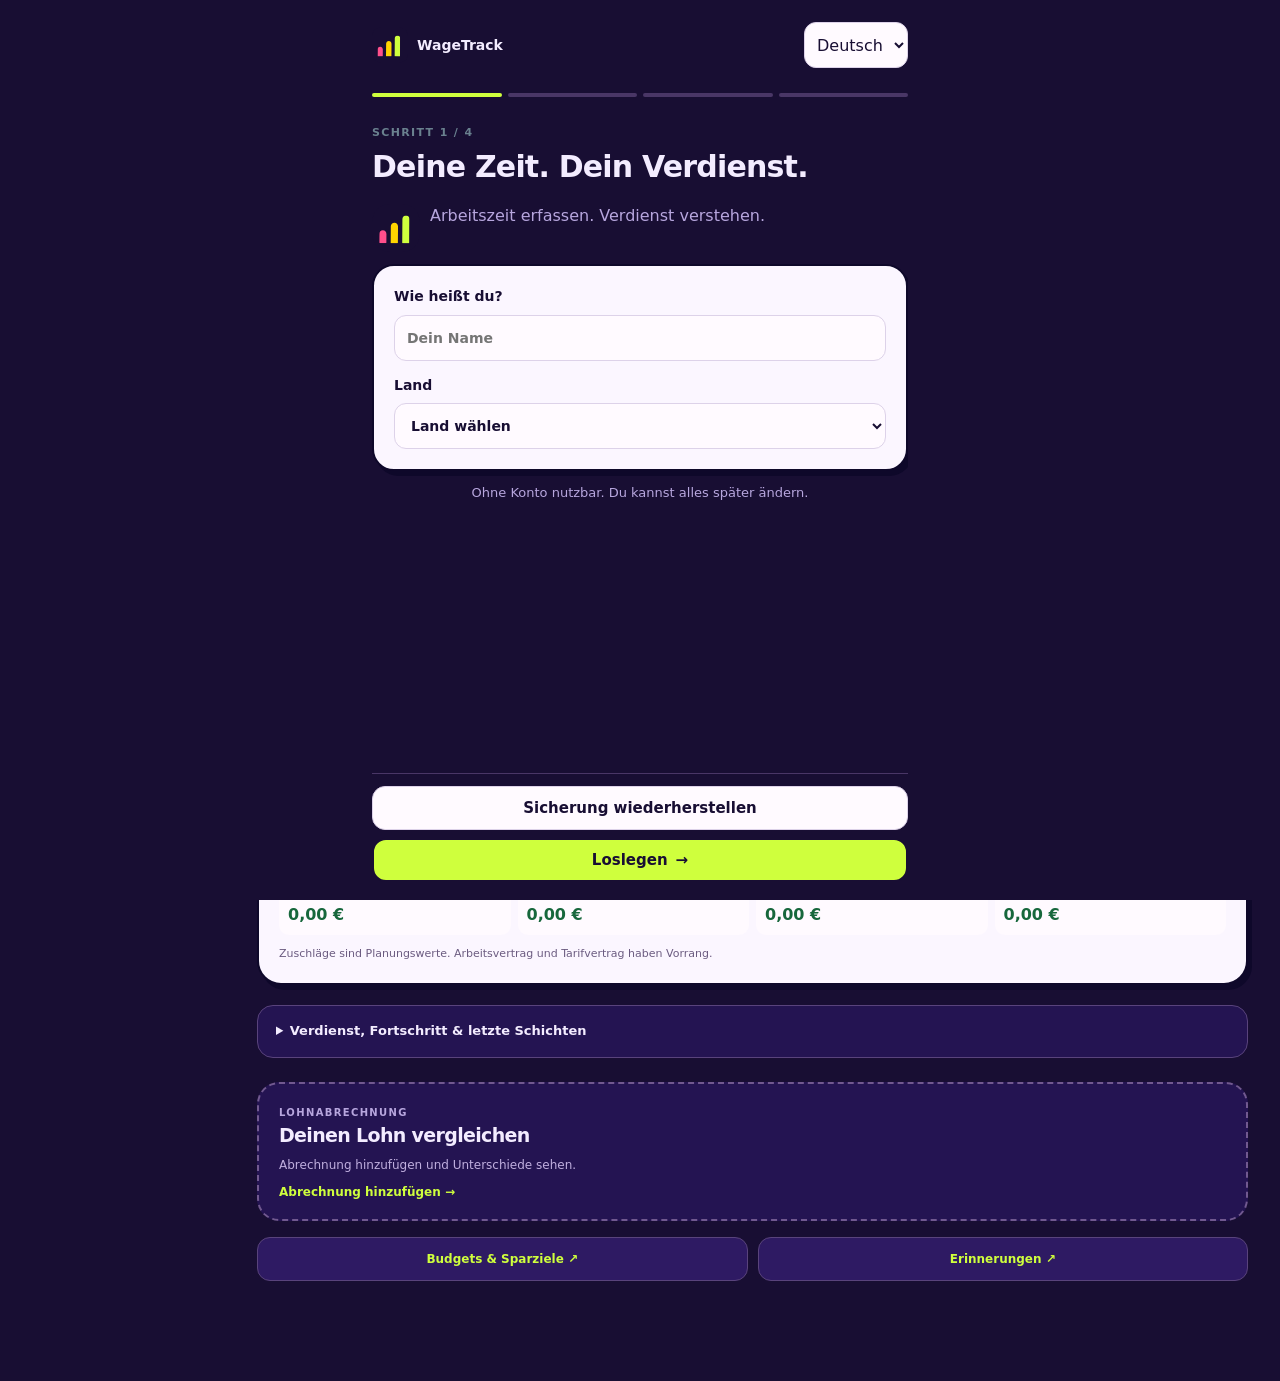
==== commit 46d61994: "Implement round-two onboarding, savings, app PIN, backup status and layout updates" ====
--- a/app/src/main/assets/index.html
+++ b/app/src/main/assets/index.html
@@ -12,4 +12,4 @@
 <nav class="mobile"><button class="active" data-view="dashboard">⌂<small>Übersicht</small></button><button data-view="shifts">◷<small>Zeiten</small></button><button class="mobileadd add" aria-label="Schicht eintragen">+</button><button data-view="expenses">€<small>Ausgaben</small></button><button data-view="history">▥<small>Verlauf</small></button></nav>
 <div id="drawerBackdrop" class="drawer-backdrop"></div><aside id="drawer" class="drawer" aria-hidden="true"><div class="drawer-head"><div class="brand"><b class="brand-icon" aria-hidden="true"></b><strong>WageTrack</strong></div><button id="menuClose" aria-label="Menü schließen">×</button></div><nav><button class="drawer-link" data-view="settings">⚙ <span>Profil</span></button></nav><div class="drawer-settings"><label><span>Sprache</span><select id="language" aria-label="Sprache"><option value="de">Deutsch</option><option value="en">English</option></select></label><label><span>Darstellung</span><select id="theme"><option value="system">Systemeinstellung</option><option value="light">Hell</option><option value="dark">Dunkel</option></select></label></div><div class="saved"><i></i><span><b>Lokal gespeichert</b><small>Nur auf diesem Gerät</small></span></div></aside>
 <dialog id="dialog"><form id="shiftForm"><div class="dialoghead"><div><p class="eyebrow">ARBEITSZEIT</p><h2 id="dialogTitle">Schicht eintragen</h2></div><button type="button" id="close">×</button></div><input type="hidden" id="editId"><div class="formgrid"><div class="template-tools wide"><label>Schichtvorlage<select id="templateSelect"><option value="">Keine Vorlage</option></select></label><div><button type="button" class="secondary" id="saveTemplate">Als Vorlage speichern</button><button type="button" class="secondary" id="deleteTemplate" disabled>Vorlage löschen</button></div></div><label class="wide">Datum<input id="date" type="date" required></label><label class="wide bulk-toggle"><span>Mehrere bestimmte Tage auswählen</span><input id="bulk" type="checkbox"></label><div id="bulkFields" class="bulk-fields wide"><div class="calendar-head"><button type="button" id="calPrev" aria-label="Vorheriger Monat">‹</button><strong id="calTitle"></strong><button type="button" id="calNext" aria-label="Nächster Monat">›</button></div><div class="calendar-week" id="calWeek"></div><div class="calendar-grid" id="calendar"></div><p id="selectedCount">0 Tage ausgewählt</p></div><label>Beginn<input id="start" type="time" required></label><label>Ende<input id="end" type="time" required></label><label>Unbezahlte Pause (Min.)<input id="break" type="number" min="0" max="720" value="30" required></label><label>Status<select id="status"><option value="completed">Abgeschlossen</option><option value="planned">Geplant</option></select></label><label class="wide">Notiz (optional)<input id="note" maxlength="120" placeholder="z. B. Spätschicht"></label></div><div class="preview"><span>Bezahlte Arbeitszeit</span><strong id="previewTime">0 h 00 min</strong><small id="previewMoney">0,00 € brutto</small></div><p class="error" id="error"></p><div class="dialogactions"><button type="button" class="secondary" id="cancel">Abbrechen</button><button class="primary">Schicht speichern</button></div></form></dialog>
-<dialog id="expenseDialog"><form id="expenseForm"><div class="dialoghead"><div><p class="eyebrow">AUSGABE</p><h2 id="expenseDialogTitle">Ausgabe eintragen</h2></div><button type="button" id="expenseClose">×</button></div><input type="hidden" id="expenseEditId"><div class="formgrid"><label>Datum<input id="expenseDate" type="date" required></label><label>Betrag (€)<input id="expenseAmount" type="number" min="0.01" max="1000000" step="0.01" required></label><label class="wide">Kategorie<select id="expenseCategory"><option value="rent">Miete</option><option value="utilities">Nebenkosten</option><option value="health">Krankenversicherung</option><option value="groceries">Lebensmittel</option><option value="transport">Transport</option><option value="other">Sonstiges</option></select></label><label class="wide">Notiz (optional)<input id="expenseNote" maxlength="120"></label><label class="wide check recurring"><span>Monatlich wiederkehrend<small>Wird jeden Monat automatisch eingetragen</small></span><input id="expenseRecurring" type="checkbox"></label></div><p class="error" id="expenseError"></p><div class="dialogactions"><button type="button" class="secondary" id="expenseCancel">Abbrechen</button><button class="primary">Ausgabe speichern</button></div></form></dialog><dialog id="bulkEditDialog"><form id="bulkEditForm"><div class="dialoghead"><div><p class="eyebrow">MEHRFACHBEARBEITUNG</p><h2>Ausgewählte Schichten bearbeiten</h2></div><button type="button" id="bulkEditClose">×</button></div><p id="bulkEditCount"></p><div class="formgrid"><label class="wide">Schichtvorlage<select id="bulkTemplate"><option value="">Keine Vorlage anwenden</option></select></label><label>Beginn (optional)<input id="bulkStart" type="time"></label><label>Ende (optional)<input id="bulkEnd" type="time"></label><label>Pause in Minuten (optional)<input id="bulkBreak" type="number" min="0" max="720"></label><label>Status<select id="bulkStatus"><option value="">Nicht ändern</option><option value="completed">Abgeschlossen</option><option value="planned">Geplant</option></select></label><label>Stundenlohn (optional)<input id="bulkWage" type="number" min="1" max="10000000" step=".01"></label><label class="wide">Notiz (leer lassen = nicht ändern)<input id="bulkNote" maxlength="120"></label></div><p class="error" id="bulkEditError"></p><div class="dialogactions"><button type="button" class="secondary" id="bulkEditCancel">Abbrechen</button><button class="primary">Änderungen anwenden</button></div></form></dialog><dialog id="confirmDialog" class="app-dialog"><div class="app-dialog-body"><div class="app-dialog-icon brand-info" aria-hidden="true"><svg viewBox="0 0 24 24" fill="none" stroke="currentColor" stroke-width="2" stroke-linecap="round" stroke-linejoin="round"><circle cx="12" cy="12" r="9"/><path d="M12 11v6M12 7h.01"/></svg></div><h2 id="confirmTitle">Bestätigen</h2><p id="confirmMessage"></p><div class="dialogactions"><button type="button" class="secondary" id="confirmCancel">Abbrechen</button><button type="button" class="primary" id="confirmOk">Bestätigen</button></div></div></dialog><dialog id="promptDialog" class="app-dialog"><form id="promptForm" class="app-dialog-body"><div class="app-dialog-icon">✎</div><h2 id="promptTitle">Eingabe</h2><label id="promptLabel">Name<input id="promptInput" maxlength="40" autocomplete="off"></label><div class="dialogactions"><button type="button" class="secondary" id="promptCancel">Abbrechen</button><button class="primary" id="promptOk">Speichern</button></div></form></dialog><div id="toast"></div><script src="./shift-status.js"></script><script src="./app.js"></script><script src="./planning.js"></script><script src="./device.js"></script><script src="./account.js"></script><script src="./recovery.js"></script><script src="./navigation.js"></script><script src="./shift-reminders.js"></script><script src="./google-account.js"></script><script src="./onboarding.js"></script><script src="./design.js"></script><script>installShiftStatusUI()</script></body></html>
+<dialog id="expenseDialog"><form id="expenseForm"><div class="dialoghead"><div><p class="eyebrow">AUSGABE</p><h2 id="expenseDialogTitle">Ausgabe eintragen</h2></div><button type="button" id="expenseClose">×</button></div><input type="hidden" id="expenseEditId"><div class="formgrid"><label>Datum<input id="expenseDate" type="date" required></label><label>Betrag (€)<input id="expenseAmount" type="number" min="0.01" max="1000000" step="0.01" required></label><label class="wide">Kategorie<select id="expenseCategory"><option value="rent">Miete</option><option value="utilities">Nebenkosten</option><option value="health">Krankenversicherung</option><option value="groceries">Lebensmittel</option><option value="transport">Transport</option><option value="other">Sonstiges</option></select></label><label class="wide">Notiz (optional)<input id="expenseNote" maxlength="120"></label><label class="wide check recurring"><span>Monatlich wiederkehrend<small>Wird jeden Monat automatisch eingetragen</small></span><input id="expenseRecurring" type="checkbox"></label></div><p class="error" id="expenseError"></p><div class="dialogactions"><button type="button" class="secondary" id="expenseCancel">Abbrechen</button><button class="primary">Ausgabe speichern</button></div></form></dialog><dialog id="bulkEditDialog"><form id="bulkEditForm"><div class="dialoghead"><div><p class="eyebrow">MEHRFACHBEARBEITUNG</p><h2>Ausgewählte Schichten bearbeiten</h2></div><button type="button" id="bulkEditClose">×</button></div><p id="bulkEditCount"></p><div class="formgrid"><label class="wide">Schichtvorlage<select id="bulkTemplate"><option value="">Keine Vorlage anwenden</option></select></label><label>Beginn (optional)<input id="bulkStart" type="time"></label><label>Ende (optional)<input id="bulkEnd" type="time"></label><label>Pause in Minuten (optional)<input id="bulkBreak" type="number" min="0" max="720"></label><label>Status<select id="bulkStatus"><option value="">Nicht ändern</option><option value="completed">Abgeschlossen</option><option value="planned">Geplant</option></select></label><label>Stundenlohn (optional)<input id="bulkWage" type="number" min="1" max="10000000" step=".01"></label><label class="wide">Notiz (leer lassen = nicht ändern)<input id="bulkNote" maxlength="120"></label></div><p class="error" id="bulkEditError"></p><div class="dialogactions"><button type="button" class="secondary" id="bulkEditCancel">Abbrechen</button><button class="primary">Änderungen anwenden</button></div></form></dialog><dialog id="confirmDialog" class="app-dialog"><div class="app-dialog-body"><div class="app-dialog-icon brand-info" aria-hidden="true"><svg viewBox="0 0 24 24" fill="none" stroke="currentColor" stroke-width="2" stroke-linecap="round" stroke-linejoin="round"><circle cx="12" cy="12" r="9"/><path d="M12 11v6M12 7h.01"/></svg></div><h2 id="confirmTitle">Bestätigen</h2><p id="confirmMessage"></p><div class="dialogactions"><button type="button" class="secondary" id="confirmCancel">Abbrechen</button><button type="button" class="primary" id="confirmOk">Bestätigen</button></div></div></dialog><dialog id="promptDialog" class="app-dialog"><form id="promptForm" class="app-dialog-body"><div class="app-dialog-icon">✎</div><h2 id="promptTitle">Eingabe</h2><label id="promptLabel">Name<input id="promptInput" maxlength="40" autocomplete="off"></label><div class="dialogactions"><button type="button" class="secondary" id="promptCancel">Abbrechen</button><button class="primary" id="promptOk">Speichern</button></div></form></dialog><div id="toast"></div><script src="./shift-status.js"></script><script src="./app.js"></script><script src="./savings.js"></script><script src="./planning.js"></script><script src="./device.js"></script><script src="./account.js"></script><script src="./recovery.js"></script><script src="./navigation.js"></script><script src="./shift-reminders.js"></script><script src="./google-account.js"></script><script src="./onboarding.js"></script><script src="./design.js"></script><script>installShiftStatusUI()</script></body></html>
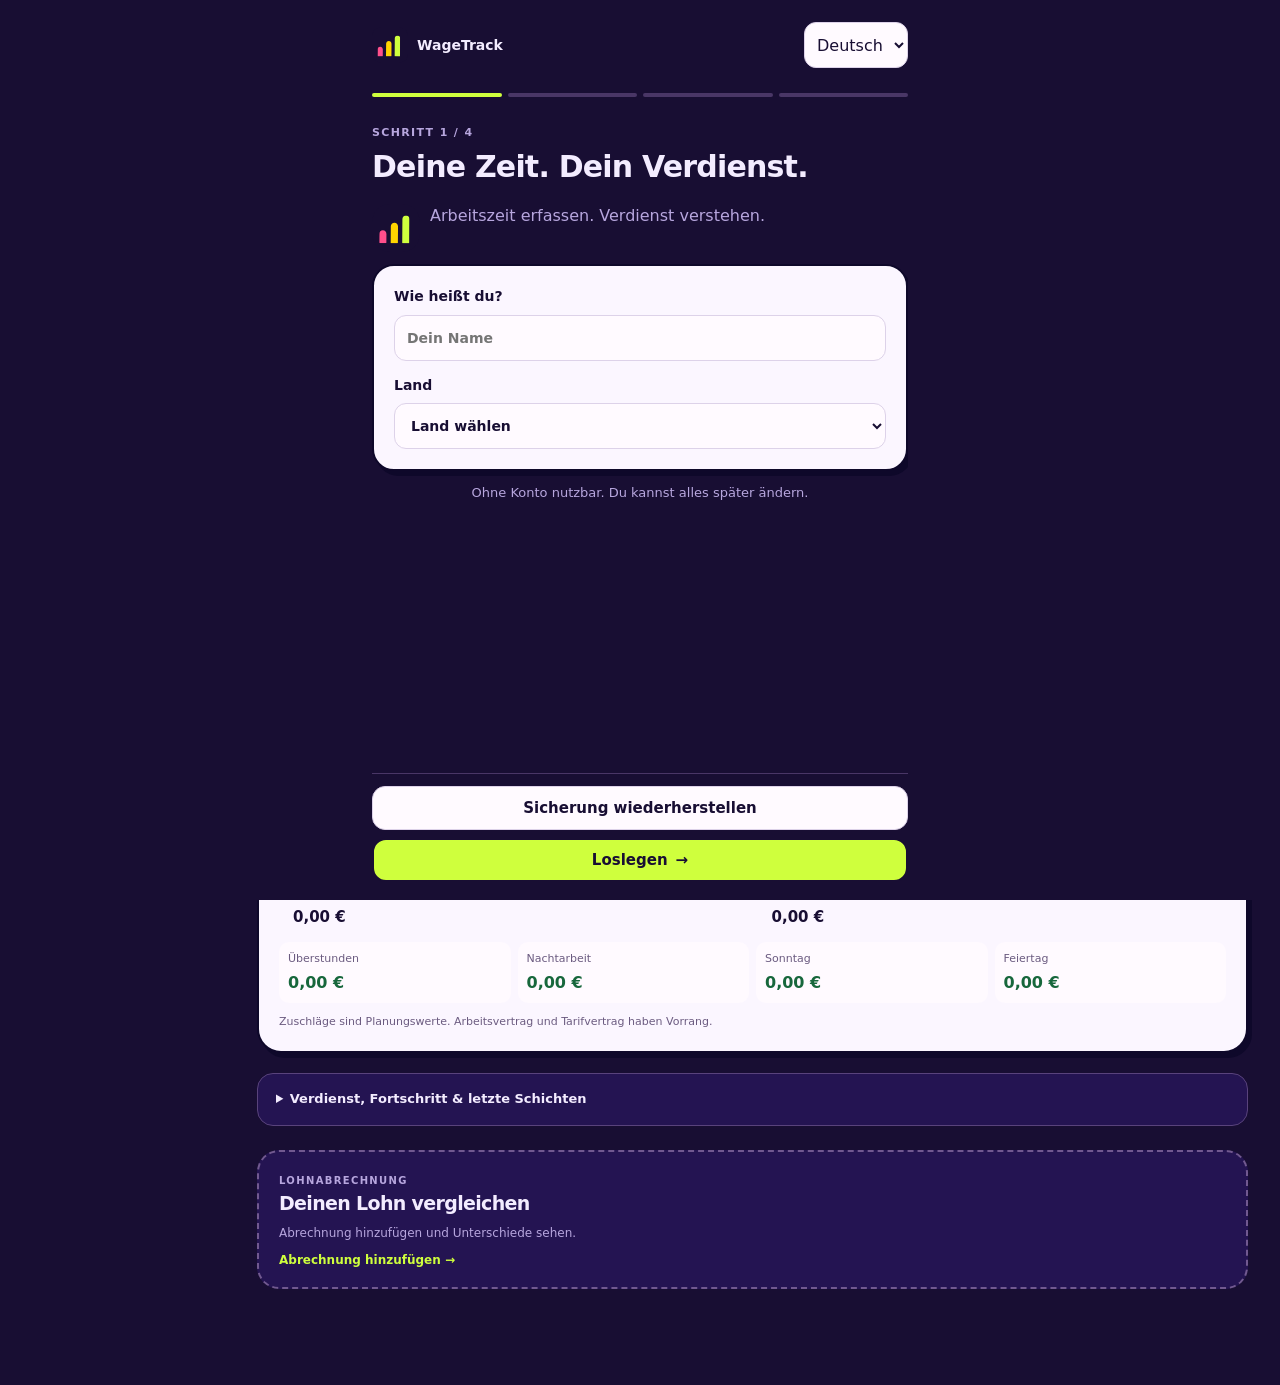
==== commit a58e4a5a: "Consolidate WageTrack styling, shared navigation and flat settings layout" ====
--- a/app/src/main/assets/index.html
+++ b/app/src/main/assets/index.html
@@ -1,5 +1,5 @@
-<!doctype html><html lang="de"><head><meta charset="UTF-8"><meta name="viewport" content="width=device-width,initial-scale=1"><meta name="theme-color" content="#092238"><title>WageTrack — Arbeitszeit & Gehalt</title><link rel="stylesheet" href="./styles.css"><link rel="stylesheet" href="./bonuses.css"><link rel="stylesheet" href="./account.css"><link rel="stylesheet" href="./recovery.css"><link rel="stylesheet" href="./onboarding.css"></head>
-<body><div class="shell"><aside><div class="brand"><b class="brand-icon" aria-hidden="true"></b><strong>WageTrack</strong></div><nav><button class="nav active" data-view="dashboard">⌂ Übersicht</button><button class="nav" data-view="shifts">◷ Arbeitszeiten</button><button class="nav" data-view="expenses">€ Ausgaben</button><button class="nav" data-view="history">▥ Verlauf</button><button class="nav" data-view="settings">⚙ Einstellungen</button></nav><div class="saved"><i></i><span><b>Lokal gespeichert</b><small>Nur auf diesem Gerät</small></span></div></aside>
+<!doctype html><html lang="de"><head><meta charset="UTF-8"><meta name="viewport" content="width=device-width,initial-scale=1"><meta name="theme-color" content="#092238"><title>WageTrack — Arbeitszeit & Gehalt</title><link rel="stylesheet" href="./design.css"></head>
+<body><div class="shell"><aside><div class="brand"><b class="brand-icon" aria-hidden="true"></b><strong>WageTrack</strong></div><nav></nav><div class="saved"><i></i><span><b>Lokal gespeichert</b><small>Nur auf diesem Gerät</small></span></div></aside>
 <main><header><div class="header-title"><button id="menuOpen" class="menu-open" aria-label="Menü öffnen">☰</button><div><p class="eyebrow"><span id="greetingIcon">☀️</span> <span id="greeting">Guten Tag</span></p><h1 id="title">Deine Monatsübersicht</h1></div></div><div class="actions"><label class="month-picker"><span id="monthDisplay">Sep 2026</span><input id="month" type="month"></label><button class="primary add">+ Schicht eintragen</button></div></header>
 <section id="dashboard" class="view active"><div class="notice"><span><b>Persönliche Planung</b> Nettowerte sind Schätzungen, keine Lohnabrechnung.</span><button data-go="settings">Profil prüfen →</button></div><section class="timeclock" id="timeclock"><span id="clockLiveBadge" class="clock-live-badge" data-localized hidden></span><div class="timeclock-info"><p class="eyebrow">LIVE ZEITERFASSUNG</p><div class="clock-state"><i id="clockDot"></i><strong id="clockStatus">Bereit zum Start</strong></div><div class="clock-time" id="clockTime">00:00:00</div><div class="clock-meta"><span><small>Beginn</small><b id="clockStarted">–</b></span><span><small>Pause</small><b id="clockBreak">0 min</b></span></div></div><div class="clock-actions"><button class="primary" id="clockStart">▶ Arbeit starten</button><button class="secondary" id="clockBreakStart">Ⅱ Pause starten</button><button class="primary" id="clockResume">▶ Fortsetzen</button><button class="primary clock-finish" id="clockFinish">✓ Schicht beenden</button><button class="clock-discard" id="clockDiscard">Zeiterfassung verwerfen</button></div></section>
 <div class="kpis"><article class="kpi hero"><label>BRUTTO VERDIENT <em>BISHER</em></label><strong id="gross">0,00 €</strong><footer><span id="hours">0 h</span><span id="count">0 Schichten</span></footer></article><article class="kpi"><label>NETTO GESCHÄTZT</label><strong id="net">0,00 €</strong><footer id="netrate">0,00 €/h netto</footer></article><article class="kpi"><label>MONATSPROGNOSE <em class="amber" id="confidence">KEINE DATEN</em></label><strong id="forecastGross">0,00 €</strong><footer><span id="forecastNet">~ 0,00 € netto</span><span id="forecastHours">0 h</span></footer></article><article class="kpi"><label>ZUM VORMONAT</label><strong id="delta">–</strong><footer id="previous">Vormonat: 0,00 €</footer></article></div>
@@ -10,6 +10,6 @@
 <section id="history" class="view"><div class="history" id="historyCards"></div></section>
 <section id="settings" class="view"><form id="settingsForm" class="settings"><article class="panel"><p class="eyebrow">VERDIENST</p><h2>Lohn & Arbeitsziel</h2><label>Stundenlohn brutto (€)<input id="wage" type="number" min="1" max="10000000" step=".01" required></label><label>Monatliches Stundenziel<input id="target" type="number" min="1" max="400" required></label><label>Monatliches Sparziel (€)<input id="savingsTarget" type="number" min="0" max="1000000" step=".01" required></label><fieldset><legend>Regelmäßige Arbeitstage</legend><div class="days" id="days"></div></fieldset></article><article class="panel"><p class="eyebrow">ZUSCHLÄGE</p><h2>Arbeitszeit-Boni</h2><label>Überstunden ab Monatsstunden<input id="overtimeAfter" type="number" min="0" max="400" step=".25"></label><label>Überstundenzuschlag (%)<input id="overtimeRate" type="number" min="0" max="300" step=".1"></label><div class="bonus-fields"><label>Nachtbeginn<input id="nightStart" type="time"></label><label>Nachtende<input id="nightEnd" type="time"></label></div><label>Nachtzuschlag (%)<input id="nightRate" type="number" min="0" max="300" step=".1"></label><label>Sonntagszuschlag (%)<input id="sundayRate" type="number" min="0" max="300" step=".1"></label><label>Feiertagszuschlag (%)<input id="holidayRate" type="number" min="0" max="300" step=".1"></label><small class="bonus-note">Feiertage werden anhand des gewählten Bundeslands erkannt. Zuschläge können sich addieren.</small></article><article class="panel"><p class="eyebrow">DEUTSCHLAND · 2026</p><h2>Steuerprofil</h2><label>Steuerklasse<select id="taxclass"><option>I</option><option>II</option><option>III</option><option>IV</option><option>V</option><option>VI</option></select></label><label>Bundesland<select id="state"></select></label><label>Krankenkassen-Zusatzbeitrag (%)<input id="health" type="number" min="0" max="8" step=".01"></label><label class="check"><span>Kirchensteuerpflichtig<small>8 % in BY/BW, sonst 9 % der Lohnsteuer</small></span><input id="church" type="checkbox"></label><label class="check"><span>Kinderlos und mindestens 23<small>Für Pflegeversicherungszuschlag</small></span><input id="childless" type="checkbox"></label></article><article class="panel full"><div><p class="eyebrow">WICHTIG</p><h2>Über die Nettoschätzung</h2><p>Diese vereinfachte Planungshilfe ist keine offizielle Lohnabrechnung. Persönliche Faktoren können das echte Netto verändern.</p></div><button class="primary" type="submit">Einstellungen speichern</button></article></form></section></main></div>
 <nav class="mobile"><button class="active" data-view="dashboard">⌂<small>Übersicht</small></button><button data-view="shifts">◷<small>Zeiten</small></button><button class="mobileadd add" aria-label="Schicht eintragen">+</button><button data-view="expenses">€<small>Ausgaben</small></button><button data-view="history">▥<small>Verlauf</small></button></nav>
-<div id="drawerBackdrop" class="drawer-backdrop"></div><aside id="drawer" class="drawer" aria-hidden="true"><div class="drawer-head"><div class="brand"><b class="brand-icon" aria-hidden="true"></b><strong>WageTrack</strong></div><button id="menuClose" aria-label="Menü schließen">×</button></div><nav><button class="drawer-link" data-view="settings">⚙ <span>Profil</span></button></nav><div class="drawer-settings"><label><span>Sprache</span><select id="language" aria-label="Sprache"><option value="de">Deutsch</option><option value="en">English</option></select></label><label><span>Darstellung</span><select id="theme"><option value="system">Systemeinstellung</option><option value="light">Hell</option><option value="dark">Dunkel</option></select></label></div><div class="saved"><i></i><span><b>Lokal gespeichert</b><small>Nur auf diesem Gerät</small></span></div></aside>
+<div id="drawerBackdrop" class="drawer-backdrop"></div><aside id="drawer" class="drawer" aria-hidden="true"><div class="drawer-head"><div class="brand"><b class="brand-icon" aria-hidden="true"></b><strong>WageTrack</strong></div><button id="menuClose" aria-label="Menü schließen">×</button></div><nav></nav><div class="drawer-settings"><label><span>Sprache</span><select id="language" aria-label="Sprache"><option value="de">Deutsch</option><option value="en">English</option></select></label><label><span>Darstellung</span><select id="theme"><option value="system">Systemeinstellung</option><option value="light">Hell</option><option value="dark">Dunkel</option></select></label></div><div class="saved"><i></i><span><b>Lokal gespeichert</b><small>Nur auf diesem Gerät</small></span></div></aside>
 <dialog id="dialog"><form id="shiftForm"><div class="dialoghead"><div><p class="eyebrow">ARBEITSZEIT</p><h2 id="dialogTitle">Schicht eintragen</h2></div><button type="button" id="close">×</button></div><input type="hidden" id="editId"><div class="formgrid"><div class="template-tools wide"><label>Schichtvorlage<select id="templateSelect"><option value="">Keine Vorlage</option></select></label><div><button type="button" class="secondary" id="saveTemplate">Als Vorlage speichern</button><button type="button" class="secondary" id="deleteTemplate" disabled>Vorlage löschen</button></div></div><label class="wide">Datum<input id="date" type="date" required></label><label class="wide bulk-toggle"><span>Mehrere bestimmte Tage auswählen</span><input id="bulk" type="checkbox"></label><div id="bulkFields" class="bulk-fields wide"><div class="calendar-head"><button type="button" id="calPrev" aria-label="Vorheriger Monat">‹</button><strong id="calTitle"></strong><button type="button" id="calNext" aria-label="Nächster Monat">›</button></div><div class="calendar-week" id="calWeek"></div><div class="calendar-grid" id="calendar"></div><p id="selectedCount">0 Tage ausgewählt</p></div><label>Beginn<input id="start" type="time" required></label><label>Ende<input id="end" type="time" required></label><label>Unbezahlte Pause (Min.)<input id="break" type="number" min="0" max="720" value="30" required></label><label>Status<select id="status"><option value="completed">Abgeschlossen</option><option value="planned">Geplant</option></select></label><label class="wide">Notiz (optional)<input id="note" maxlength="120" placeholder="z. B. Spätschicht"></label></div><div class="preview"><span>Bezahlte Arbeitszeit</span><strong id="previewTime">0 h 00 min</strong><small id="previewMoney">0,00 € brutto</small></div><p class="error" id="error"></p><div class="dialogactions"><button type="button" class="secondary" id="cancel">Abbrechen</button><button class="primary">Schicht speichern</button></div></form></dialog>
-<dialog id="expenseDialog"><form id="expenseForm"><div class="dialoghead"><div><p class="eyebrow">AUSGABE</p><h2 id="expenseDialogTitle">Ausgabe eintragen</h2></div><button type="button" id="expenseClose">×</button></div><input type="hidden" id="expenseEditId"><div class="formgrid"><label>Datum<input id="expenseDate" type="date" required></label><label>Betrag (€)<input id="expenseAmount" type="number" min="0.01" max="1000000" step="0.01" required></label><label class="wide">Kategorie<select id="expenseCategory"><option value="rent">Miete</option><option value="utilities">Nebenkosten</option><option value="health">Krankenversicherung</option><option value="groceries">Lebensmittel</option><option value="transport">Transport</option><option value="other">Sonstiges</option></select></label><label class="wide">Notiz (optional)<input id="expenseNote" maxlength="120"></label><label class="wide check recurring"><span>Monatlich wiederkehrend<small>Wird jeden Monat automatisch eingetragen</small></span><input id="expenseRecurring" type="checkbox"></label></div><p class="error" id="expenseError"></p><div class="dialogactions"><button type="button" class="secondary" id="expenseCancel">Abbrechen</button><button class="primary">Ausgabe speichern</button></div></form></dialog><dialog id="bulkEditDialog"><form id="bulkEditForm"><div class="dialoghead"><div><p class="eyebrow">MEHRFACHBEARBEITUNG</p><h2>Ausgewählte Schichten bearbeiten</h2></div><button type="button" id="bulkEditClose">×</button></div><p id="bulkEditCount"></p><div class="formgrid"><label class="wide">Schichtvorlage<select id="bulkTemplate"><option value="">Keine Vorlage anwenden</option></select></label><label>Beginn (optional)<input id="bulkStart" type="time"></label><label>Ende (optional)<input id="bulkEnd" type="time"></label><label>Pause in Minuten (optional)<input id="bulkBreak" type="number" min="0" max="720"></label><label>Status<select id="bulkStatus"><option value="">Nicht ändern</option><option value="completed">Abgeschlossen</option><option value="planned">Geplant</option></select></label><label>Stundenlohn (optional)<input id="bulkWage" type="number" min="1" max="10000000" step=".01"></label><label class="wide">Notiz (leer lassen = nicht ändern)<input id="bulkNote" maxlength="120"></label></div><p class="error" id="bulkEditError"></p><div class="dialogactions"><button type="button" class="secondary" id="bulkEditCancel">Abbrechen</button><button class="primary">Änderungen anwenden</button></div></form></dialog><dialog id="confirmDialog" class="app-dialog"><div class="app-dialog-body"><div class="app-dialog-icon brand-info" aria-hidden="true"><svg viewBox="0 0 24 24" fill="none" stroke="currentColor" stroke-width="2" stroke-linecap="round" stroke-linejoin="round"><circle cx="12" cy="12" r="9"/><path d="M12 11v6M12 7h.01"/></svg></div><h2 id="confirmTitle">Bestätigen</h2><p id="confirmMessage"></p><div class="dialogactions"><button type="button" class="secondary" id="confirmCancel">Abbrechen</button><button type="button" class="primary" id="confirmOk">Bestätigen</button></div></div></dialog><dialog id="promptDialog" class="app-dialog"><form id="promptForm" class="app-dialog-body"><div class="app-dialog-icon">✎</div><h2 id="promptTitle">Eingabe</h2><label id="promptLabel">Name<input id="promptInput" maxlength="40" autocomplete="off"></label><div class="dialogactions"><button type="button" class="secondary" id="promptCancel">Abbrechen</button><button class="primary" id="promptOk">Speichern</button></div></form></dialog><div id="toast"></div><script src="./shift-status.js"></script><script src="./app.js"></script><script src="./savings.js"></script><script src="./planning.js"></script><script src="./device.js"></script><script src="./account.js"></script><script src="./recovery.js"></script><script src="./navigation.js"></script><script src="./shift-reminders.js"></script><script src="./google-account.js"></script><script src="./onboarding.js"></script><script src="./design.js"></script><script>installShiftStatusUI()</script></body></html>
+<dialog id="expenseDialog"><form id="expenseForm"><div class="dialoghead"><div><p class="eyebrow">AUSGABE</p><h2 id="expenseDialogTitle">Ausgabe eintragen</h2></div><button type="button" id="expenseClose">×</button></div><input type="hidden" id="expenseEditId"><div class="formgrid"><label>Datum<input id="expenseDate" type="date" required></label><label>Betrag (€)<input id="expenseAmount" type="number" min="0.01" max="1000000" step="0.01" required></label><label class="wide">Kategorie<select id="expenseCategory"><option value="rent">Miete</option><option value="utilities">Nebenkosten</option><option value="health">Krankenversicherung</option><option value="groceries">Lebensmittel</option><option value="transport">Transport</option><option value="other">Sonstiges</option></select></label><label class="wide">Notiz (optional)<input id="expenseNote" maxlength="120"></label><label class="wide check recurring"><span>Monatlich wiederkehrend<small>Wird jeden Monat automatisch eingetragen</small></span><input id="expenseRecurring" type="checkbox"></label></div><p class="error" id="expenseError"></p><div class="dialogactions"><button type="button" class="secondary" id="expenseCancel">Abbrechen</button><button class="primary">Ausgabe speichern</button></div></form></dialog><dialog id="bulkEditDialog"><form id="bulkEditForm"><div class="dialoghead"><div><p class="eyebrow">MEHRFACHBEARBEITUNG</p><h2>Ausgewählte Schichten bearbeiten</h2></div><button type="button" id="bulkEditClose">×</button></div><p id="bulkEditCount"></p><div class="formgrid"><label class="wide">Schichtvorlage<select id="bulkTemplate"><option value="">Keine Vorlage anwenden</option></select></label><label>Beginn (optional)<input id="bulkStart" type="time"></label><label>Ende (optional)<input id="bulkEnd" type="time"></label><label>Pause in Minuten (optional)<input id="bulkBreak" type="number" min="0" max="720"></label><label>Status<select id="bulkStatus"><option value="">Nicht ändern</option><option value="completed">Abgeschlossen</option><option value="planned">Geplant</option></select></label><label>Stundenlohn (optional)<input id="bulkWage" type="number" min="1" max="10000000" step=".01"></label><label class="wide">Notiz (leer lassen = nicht ändern)<input id="bulkNote" maxlength="120"></label></div><p class="error" id="bulkEditError"></p><div class="dialogactions"><button type="button" class="secondary" id="bulkEditCancel">Abbrechen</button><button class="primary">Änderungen anwenden</button></div></form></dialog><dialog id="confirmDialog" class="app-dialog"><div class="app-dialog-body"><div class="app-dialog-icon brand-info" aria-hidden="true"><svg viewBox="0 0 24 24" fill="none" stroke="currentColor" stroke-width="2" stroke-linecap="round" stroke-linejoin="round"><circle cx="12" cy="12" r="9"/><path d="M12 11v6M12 7h.01"/></svg></div><h2 id="confirmTitle">Bestätigen</h2><p id="confirmMessage"></p><div class="dialogactions"><button type="button" class="secondary" id="confirmCancel">Abbrechen</button><button type="button" class="primary" id="confirmOk">Bestätigen</button></div></div></dialog><dialog id="promptDialog" class="app-dialog"><form id="promptForm" class="app-dialog-body"><div class="app-dialog-icon">✎</div><h2 id="promptTitle">Eingabe</h2><label id="promptLabel">Name<input id="promptInput" maxlength="40" autocomplete="off"></label><div class="dialogactions"><button type="button" class="secondary" id="promptCancel">Abbrechen</button><button class="primary" id="promptOk">Speichern</button></div></form></dialog><div id="toast"></div><script src="./shift-status.js"></script><script src="./app.js"></script><script src="./savings.js"></script><script src="./menu.js"></script><script src="./planning.js"></script><script src="./device.js"></script><script src="./account.js"></script><script src="./recovery.js"></script><script src="./navigation.js"></script><script src="./shift-reminders.js"></script><script src="./google-account.js"></script><script src="./onboarding.js"></script><script src="./design.js"></script><script>installShiftStatusUI();installNavigation()</script></body></html>
--- a/app/src/main/assets/design.css
+++ b/app/src/main/assets/design.css
@@ -0,0 +1,5732 @@
+/* WageTrack UI: the only stylesheet. Edit tokens here, component rules below.
+   No feature script should inject CSS. Light/dark differences belong in these token blocks. */
+:root {
+  --ink: #180e33;
+  --shadow-color: #0e082a;
+  --surface: #241452;
+  --surface-raised: #2e1a63;
+  --surface-line: #59437c;
+  --on-surface: #f3ecff;
+  --on-surface-muted: #b7a6de;
+  --purple: #5831bd;
+  --pink: #ff4f8b;
+  --track: #e6ddee;
+  --selection: #eadfff;
+  --success-tint: #e5f7f0;
+  --warning-tint: #fff3d9;
+  --danger: #a32543;
+  --shadow-soft: #0e082a33;
+  --overlay: #0e082abf;
+  --space-sm: 8px;
+  --space-md: 12px;
+  --space-lg: 16px;
+  --space-xl: 20px;
+  --radius-card: 24px;
+  --radius-control: 12px;
+  --bg: var(--ink);
+  --navy: var(--surface);
+  --blue: var(--purple);
+  --cyan: var(--pink);
+  --text: var(--on-surface);
+  --muted: var(--on-surface-muted);
+  --line: #493666;
+  --card: #fbf6ff;
+  --card-text: var(--ink);
+  --card-muted: #6b5b80;
+  --card-line: #ddd2e9;
+  --field: #fffaff;
+  --lime: #cfff3d;
+  --green: #17673c;
+  --amber: #885000;
+  --shadow-hard: 4px 5px 0 #0e082a;
+  color-scheme: dark;
+  font-family: "Plus Jakarta Sans",system-ui,-apple-system,"Segoe UI",sans-serif;
+}
+[data-theme="dark"] {
+  --bg: #110a26;
+  --navy: var(--surface);
+  --blue: #bda3ff;
+  --text: var(--on-surface);
+  --muted: var(--on-surface-muted);
+  --line: #493666;
+  --card: var(--surface);
+  --card-text: var(--on-surface);
+  --card-muted: #c0afdF;
+  --card-line: #51406e;
+  --field: var(--surface-raised);
+  --green: #76e6a8;
+  --amber: #ffd075;
+}
+* {
+  box-sizing: border-box;
+}
+body {
+  margin: 0;
+  min-width: 320px;
+}
+.shell {
+  min-height: 100vh;
+  display: grid;
+  grid-template-columns: 225px 1fr;
+}
+aside {
+  color: var(--on-surface);
+  padding: 27px 18px;
+  display: flex;
+  flex-direction: column;
+  position: sticky;
+  top: 0;
+  height: 100vh;
+}
+.brand {
+  display: flex;
+  align-items: center;
+  gap: 11px;
+  padding: 0 8px 30px;
+  font-size: 19px;
+}
+.brand>b {
+  display: grid;
+  place-items: center;
+  width: 38px;
+  height: 38px;
+  border-radius: 11px;
+  background: linear-gradient(135deg,var(--cyan),var(--purple));
+  font-size: 13px;
+}
+.brand strong {
+  font-weight: 850;
+}
+aside nav {
+  display: grid;
+  gap: 6px;
+}
+.nav {
+  border: 0;
+  background: transparent;
+  color: var(--on-surface-muted);
+  padding: 12px 14px;
+  border-radius: 9px;
+  text-align: left;
+  font: 650 14px inherit;
+  cursor: pointer;
+}
+.saved {
+  margin-top: auto;
+  padding: 13px;
+  border: 1px solid var(--surface-line);
+  border-radius: 11px;
+  display: flex;
+  align-items: center;
+  gap: 10px;
+}
+.saved span {
+  display: grid;
+}
+main {
+  min-width: 0;
+}
+header {
+  display: flex;
+  justify-content: space-between;
+  align-items: center;
+}
+h1 {
+  margin: 4px 0 0;
+  font-size: 26px;
+}
+h2 {
+  font-size: 18px;
+  margin: 5px 0 14px;
+}
+.eyebrow {
+  font-size: 11px;
+  letter-spacing: 1.35px;
+  font-weight: 850;
+  color: var(--muted);
+  margin: 0;
+}
+.actions {
+  display: flex;
+  gap: 9px;
+}
+.sectionhead>div {
+  display: flex;
+  gap: 9px;
+}
+.actions input {
+  border: 1px solid var(--line);
+  background: var(--field);
+  border-radius: 10px;
+  padding: 9px;
+  font: 700 14px inherit;
+}
+.primary {
+  padding: 11px 15px;
+  cursor: pointer;
+}
+.secondary {
+  padding: 11px 15px;
+  font-weight: 750;
+  cursor: pointer;
+}
+.view {
+  display: none;
+}
+.view.active {
+  display: block;
+}
+.notice {
+  padding: 12px 16px;
+  display: flex;
+  justify-content: space-between;
+  margin-bottom: 16px;
+  font-size: 14px;
+}
+.notice b {
+  color: var(--text);
+  margin-right: 8px;
+}
+.notice button {
+  border: 0;
+  background: transparent;
+  font-weight: 750;
+  cursor: pointer;
+}
+.panelhead button {
+  border: 0;
+  background: transparent;
+  color: var(--blue);
+  font-weight: 750;
+  cursor: pointer;
+}
+.link {
+  border: 0;
+  color: var(--blue);
+  font-weight: 750;
+  cursor: pointer;
+}
+.kpis {
+  display: grid;
+  grid-template-columns: repeat(4,1fr);
+}
+.kpi {
+  padding: 17px;
+  display: flex;
+  flex-direction: column;
+}
+.kpi label {
+  color: var(--muted);
+  font-weight: 800;
+  display: flex;
+  justify-content: space-between;
+}
+.kpi em {
+  font-style: normal;
+  font-size: 9px;
+  border-radius: 99px;
+  padding: 4px 7px;
+}
+.panelhead em {
+  font-style: normal;
+  font-size: 9px;
+  border-radius: 99px;
+  padding: 4px 7px;
+  background: var(--selection);
+  color: var(--purple);
+}
+.kpi>strong {
+  margin: auto 0 13px;
+}
+.kpi footer {
+  display: flex;
+  justify-content: space-between;
+  color: var(--muted);
+  font-size: 12px;
+}
+.kpi.hero {
+  border: 0;
+}
+.twocol {
+  display: grid;
+  grid-template-columns: 1.55fr 1fr;
+}
+.panelhead {
+  display: flex;
+  justify-content: space-between;
+}
+.panelhead>strong {
+  font-size: 27px;
+  color: var(--blue);
+}
+.progress {
+  height: 10px;
+  margin: 22px 0 8px;
+}
+.progress i {
+  display: block;
+  height: 100%;
+  width: 0;
+  border-radius: 99px;
+  transition: .4s;
+}
+.meta {
+  display: flex;
+  justify-content: space-between;
+  color: var(--muted);
+  font-size: 12px;
+}
+.bars {
+  height: 120px;
+  display: flex;
+  align-items: end;
+  gap: var(--space-md);
+  margin-top: 18px;
+  border-bottom: 1px solid var(--line);
+}
+.bar {
+  height: 100%;
+  flex: 1;
+  display: flex;
+  flex-direction: column;
+  justify-content: end;
+  align-items: center;
+  gap: 5px;
+}
+.bar i {
+  display: block;
+  width: min(34px,75%);
+  min-height: 2px;
+  border-radius: 5px 5px 2px 2px;
+}
+.bar small {
+  color: var(--muted);
+  font-size: 10px;
+}
+.deductions {
+  display: grid;
+  gap: 9px;
+  margin: 16px 0;
+}
+.deductions div {
+  display: flex;
+  justify-content: space-between;
+  font-size: 13px;
+}
+.deductions span {
+  color: var(--muted);
+}
+.netresult {
+  border-top: 1px dashed var(--line);
+  padding-top: 12px;
+  display: flex;
+  justify-content: space-between;
+  font-size: 13px;
+  font-weight: 750;
+}
+.netresult strong {
+  font-size: 19px;
+}
+.link {
+  background: var(--field);
+  width: 100%;
+  padding: 10px;
+  border-radius: 8px;
+  margin-top: 12px;
+  text-align: left;
+}
+.shift {
+  display: grid;
+  grid-template-columns: 44px 1.4fr 1fr 1fr 80px auto;
+  align-items: center;
+  padding: 12px 0;
+  border-bottom: 1px solid var(--line);
+}
+.shift:last-child {
+  border: 0;
+}
+.datebox {
+  width: 42px;
+  height: 43px;
+  background: var(--field);
+  display: grid;
+  place-items: center;
+  line-height: 1;
+}
+.datebox small {
+  font-size: 9px;
+  color: var(--muted);
+}
+.shiftmain {
+  display: grid;
+}
+.cell {
+  display: grid;
+}
+.shiftmain b {
+  font-size: 14px;
+}
+.shiftmain small {
+  font-size: 11px;
+  color: var(--muted);
+}
+.cell small {
+  font-size: 11px;
+  color: var(--muted);
+}
+.cell {
+  font-size: 13px;
+}
+.tag {
+  font-size: 10px;
+  font-weight: 800;
+  padding: 5px 8px;
+  border-radius: 99px;
+  width: max-content;
+}
+.rowbtn {
+  padding: 6px 8px;
+  cursor: pointer;
+}
+.empty {
+  text-align: center;
+  color: var(--muted);
+  padding: 42px 15px;
+}
+.empty b {
+  display: block;
+  color: var(--text);
+  margin-bottom: 4px;
+}
+.sectionhead {
+  display: flex;
+  justify-content: space-between;
+  align-items: center;
+  color: var(--muted);
+  margin-bottom: 14px;
+}
+.history {
+  display: grid;
+  grid-template-columns: repeat(3,1fr);
+  gap: 13px;
+}
+.history .big {
+  font-size: 25px;
+  font-weight: 850;
+}
+.stat {
+  display: flex;
+  justify-content: space-between;
+  color: var(--muted);
+  font-size: 13px;
+  margin-top: 10px;
+}
+.stat b {
+  color: var(--text);
+}
+.settings {
+  display: grid;
+  grid-template-columns: 1fr 1fr;
+  gap: 13px;
+}
+.settings article {
+  display: grid;
+  gap: 13px;
+}
+.settings label {
+  display: grid;
+  gap: 6px;
+  font-size: 13px;
+  font-weight: 750;
+}
+.formgrid label {
+  display: grid;
+  gap: 6px;
+  font-size: 13px;
+  font-weight: 750;
+}
+.settings input {
+  width: 100%;
+  border: 1px solid var(--line);
+  border-radius: 9px;
+  padding: 10px;
+  background: var(--field);
+  color: var(--text);
+  font: inherit;
+}
+.settings select {
+  width: 100%;
+  border: 1px solid var(--line);
+  border-radius: 9px;
+  padding: 10px;
+  background: var(--field);
+  color: var(--text);
+  font: inherit;
+}
+.formgrid input {
+  width: 100%;
+  border: 1px solid var(--line);
+  border-radius: 9px;
+  padding: 10px;
+  background: var(--field);
+  color: var(--text);
+  font: inherit;
+}
+.formgrid select {
+  width: 100%;
+  border: 1px solid var(--line);
+  border-radius: 9px;
+  padding: 10px;
+  background: var(--field);
+  color: var(--text);
+  font: inherit;
+}
+.settings input:focus {
+  outline: 0;
+  border-color: var(--blue);
+  box-shadow: 0 0 0 3px var(--selection);
+}
+.settings select:focus {
+  outline: 0;
+  border-color: var(--blue);
+  box-shadow: 0 0 0 3px var(--selection);
+}
+.formgrid input:focus {
+  outline: 0;
+  border-color: var(--blue);
+  box-shadow: 0 0 0 3px var(--selection);
+}
+.formgrid select:focus {
+  outline: 0;
+  border-color: var(--blue);
+  box-shadow: 0 0 0 3px var(--selection);
+}
+fieldset {
+  border: 0;
+  padding: 0;
+  margin: 0;
+}
+legend {
+  font-size: 13px;
+  font-weight: 750;
+  margin-bottom: 7px;
+}
+.days {
+  display: flex;
+  gap: 6px;
+  flex-wrap: wrap;
+}
+.days label {
+  display: block;
+}
+.days input {
+  position: absolute;
+  opacity: 0;
+  width: 1px;
+}
+.days span {
+  display: grid;
+  place-items: center;
+  width: 38px;
+  height: 35px;
+  border: 1px solid var(--line);
+  border-radius: 8px;
+  cursor: pointer;
+}
+.days input:checked+span {
+  background: var(--navy);
+  color: var(--on-surface);
+}
+.check {
+  display: flex !important;
+  justify-content: space-between;
+  align-items: center;
+}
+.check span {
+  display: grid;
+}
+.check small {
+  font-weight: 400;
+  color: var(--muted);
+}
+.check input {
+  width: 20px;
+}
+.settings .full {
+  grid-column: 1/-1;
+  display: flex;
+  justify-content: space-between;
+  align-items: center;
+}
+.settings .full p {
+  margin: 0;
+  color: var(--muted);
+  font-size: 14px;
+}
+.mobile {
+  display: none;
+}
+dialog {
+  padding: 0;
+  width: min(520px,calc(100% - 24px));
+}
+.dialoghead {
+  display: flex;
+  justify-content: space-between;
+}
+.dialoghead button {
+  width: 34px;
+  height: 34px;
+  font-size: 23px;
+  cursor: pointer;
+}
+.formgrid {
+  display: grid;
+  grid-template-columns: 1fr 1fr;
+  gap: 11px;
+}
+.wide {
+  grid-column: 1/-1;
+}
+.preview {
+  margin-top: 14px;
+  background: var(--navy);
+  color: var(--on-surface);
+  border-radius: 11px;
+  padding: 12px 15px;
+  display: grid;
+  grid-template-columns: 1fr auto;
+}
+.preview span {
+  font-size: 12px;
+  color: var(--on-surface-muted);
+}
+.preview strong {
+  font-size: 20px;
+  grid-column: 2;
+  grid-row: 1/3;
+}
+.preview small {
+  color: var(--on-surface-muted);
+}
+.error {
+  font-size: 12px;
+  color: var(--danger);
+  min-height: 17px;
+}
+.dialogactions {
+  display: flex;
+  justify-content: end;
+  gap: var(--space-sm);
+}
+#toast {
+  position: fixed;
+  right: 22px;
+  bottom: 22px;
+  padding: 12px 16px;
+  border-radius: 9px;
+  opacity: 0;
+  transform: translateY(80px);
+  transition: .25s;
+  z-index: 30;
+  font-size: 13px;
+  font-weight: 700;
+}
+#toast.show {
+  opacity: 1;
+  transform: none;
+}
+@media (max-width:1040px) {
+  .kpis {
+    grid-template-columns: 1fr 1fr;
+  }
+}
+@media (max-width:1040px) {
+  .twocol {
+    grid-template-columns: 1fr;
+  }
+}
+@media (max-width:1040px) {
+  .history {
+    grid-template-columns: 1fr 1fr;
+  }
+}
+@media (max-width:1040px) {
+  .shift {
+    grid-template-columns: 44px 1.4fr 1fr 80px auto;
+  }
+}
+@media (max-width:1040px) {
+  .shift .optional {
+    display: none;
+  }
+}
+@media (max-width:750px) {
+  .shell {
+    display: block;
+  }
+}
+@media (max-width:750px) {
+  aside {
+    display: none;
+  }
+}
+@media (max-width:750px) {
+  h1 {
+    font-size: 21px;
+  }
+}
+@media (max-width:750px) {
+  .actions .primary {
+    display: none;
+  }
+}
+@media (max-width:750px) {
+  .notice {
+    font-size: 12px;
+  }
+}
+@media (max-width:750px) {
+  .twocol {
+    margin-top: 9px;
+  }
+}
+@media (max-width:750px) {
+  .recent {
+    margin-top: 9px;
+  }
+}
+@media (max-width:750px) {
+  .shift .cell {
+    display: none;
+  }
+}
+@media (max-width:750px) {
+  .shift .tag {
+    display: none;
+  }
+}
+@media (max-width:750px) {
+  .history {
+    grid-template-columns: 1fr;
+  }
+}
+@media (max-width:750px) {
+  .settings .full {
+    grid-column: auto;
+  }
+}
+@media (max-width:750px) {
+  .mobile {
+    display: grid;
+    position: fixed;
+    border-top: 1px solid var(--line);
+    z-index: 15;
+  }
+}
+@media (max-width:750px) {
+  .mobile button {
+    border: 0;
+    background: transparent;
+    display: grid;
+    place-items: center;
+    font-size: 18px;
+  }
+}
+@media (max-width:750px) {
+  .mobile .mobileadd {
+    font-size: 27px;
+  }
+}
+@media (max-width:750px) {
+  .sectionhead p {
+    display: none;
+  }
+}
+@media (max-width:750px) {
+  .formgrid {
+    grid-template-columns: 1fr;
+  }
+}
+@media (max-width:750px) {
+  .wide {
+    grid-column: auto;
+  }
+}
+@media (max-width:750px) {
+  #toast {
+    left: 13px;
+    right: 13px;
+    text-align: center;
+  }
+}
+@media (max-width:440px) {
+  .kpis {
+    grid-template-columns: 1fr;
+  }
+}
+@media (max-width:440px) {
+  .notice {
+    display: none;
+  }
+}
+@media (max-width:440px) {
+  .actions input {
+    width: 130px;
+  }
+}
+.actions select {
+  border: 1px solid var(--line);
+  background: var(--field);
+  border-radius: 10px;
+  padding: 9px;
+  font: 700 14px inherit;
+  cursor: pointer;
+}
+.mobile {
+  padding-bottom: max(7px,env(safe-area-inset-bottom));
+}
+body {
+  -webkit-tap-highlight-color: transparent;
+  -webkit-text-size-adjust: 100%;
+}
+button {
+  min-height: 44px;
+}
+input {
+  min-height: 44px;
+}
+select {
+  min-height: 44px;
+}
+@media (max-width:600px) {
+  main {
+    padding-top: max(17px,env(safe-area-inset-top));
+  }
+}
+@media (max-width:600px) {
+  .kpi {
+    box-shadow: 0 5px 18px #0822380a;
+  }
+}
+@media (max-width:600px) {
+  .panel {
+    box-shadow: 0 5px 18px #0822380a;
+  }
+}
+.bulk-toggle {
+  display: flex !important;
+  align-items: center;
+  justify-content: space-between;
+  background: var(--field);
+  border-radius: 9px;
+  padding: 8px 11px;
+}
+.bulk-toggle input {
+  width: 22px;
+  height: 22px;
+  min-height: 0;
+}
+.bulk-fields {
+  display: none;
+  padding: var(--space-md);
+  border: 1px solid var(--line);
+  border-radius: 10px;
+}
+.bulk-fields.active {
+  display: block;
+}
+.calendar-head {
+  display: grid;
+  grid-template-columns: 44px 1fr 44px;
+  align-items: center;
+  text-align: center;
+  margin-bottom: 8px;
+}
+.calendar-head button {
+  border: 1px solid var(--line);
+  background: var(--field);
+  border-radius: 8px;
+  font-size: 23px;
+  color: var(--blue);
+}
+.calendar-week {
+  display: grid;
+  grid-template-columns: repeat(7,1fr);
+  gap: 4px;
+}
+.calendar-grid {
+  display: grid;
+  grid-template-columns: repeat(7,1fr);
+  gap: 4px;
+}
+.calendar-week span {
+  text-align: center;
+  color: var(--muted);
+  font-size: 10px;
+  font-weight: 800;
+  padding: 4px 0;
+}
+.calendar-grid button {
+  min-height: 38px;
+  border: 1px solid transparent;
+  border-radius: 8px;
+  background: var(--field);
+  color: var(--text);
+  font-weight: 750;
+}
+.calendar-grid button.other {
+  opacity: .34;
+}
+.calendar-grid button.selected {
+  background: var(--blue);
+  color: var(--on-surface);
+  box-shadow: 0 3px 8px #1268e840;
+}
+.calendar-grid button.today {
+  border-color: var(--cyan);
+}
+#selectedCount {
+  text-align: center;
+  color: var(--blue);
+  font-size: 12px;
+  font-weight: 800;
+  margin: 10px 0 0;
+}
+@media (max-width:600px) {
+  .calendar-grid button {
+    min-height: 36px;
+    padding: 2px;
+  }
+}
+.danger {
+  border: 0;
+  padding: 11px 15px;
+  font-weight: 750;
+  color: var(--on-surface);
+}
+.danger:disabled {
+  opacity: .4;
+}
+.sectionhead>div {
+  flex-wrap: wrap;
+  justify-content: flex-end;
+}
+.shift-select {
+  display: grid;
+  place-items: center;
+}
+.shift-select input {
+  position: absolute;
+  opacity: 0;
+}
+.shift-select span {
+  width: 21px;
+  height: 21px;
+  border: 2px solid #bac8cf;
+  border-radius: 6px;
+}
+.shift-select input:checked+span {
+  background: var(--blue);
+  border-color: var(--blue);
+  box-shadow: inset 0 0 0 4px var(--field);
+}
+.selected-row {
+  border-radius: 9px;
+  padding-left: 6px;
+  padding-right: 6px;
+}
+.expense-kpis {
+  display: grid;
+  gap: 13px;
+  margin-bottom: 13px;
+}
+.expense-row {
+  display: grid;
+  grid-template-columns: 42px 1fr auto 40px 40px;
+  align-items: center;
+  padding: 12px 0;
+  border-bottom: 1px solid var(--line);
+}
+.expense-row:last-child {
+  border: 0;
+}
+.expense-icon {
+  width: 38px;
+  height: 38px;
+  display: grid;
+  place-items: center;
+  border-radius: 10px;
+  font-weight: 850;
+}
+.expense-row>strong {
+  color: var(--danger);
+}
+.recurring {
+  background: var(--field);
+  border-radius: 9px;
+  padding: 10px;
+}
+#expenseForm {
+  padding: 23px;
+}
+@media (max-width:750px) {
+  .expense-row {
+    grid-template-columns: 38px 1fr auto 36px;
+  }
+}
+@media (max-width:750px) {
+  .expense-row .expense-edit {
+    display: none;
+  }
+}
+@media (max-width:750px) {
+  .sectionhead {
+    align-items: flex-start;
+  }
+}
+@media (max-width:750px) {
+  .sectionhead>div {
+    width: 100%;
+    justify-content: flex-start;
+  }
+}
+@media (max-width:750px) {
+  .sectionhead .primary {
+    padding: 9px 10px;
+    font-size: 12px;
+  }
+}
+@media (max-width:750px) {
+  .sectionhead .secondary {
+    padding: 9px 10px;
+    font-size: 12px;
+  }
+}
+@media (max-width:750px) {
+  .sectionhead .danger {
+    padding: 9px 10px;
+    font-size: 12px;
+  }
+}
+.month-picker {
+  position: relative;
+  display: grid;
+  place-items: center;
+  min-width: 132px;
+  height: 44px;
+  border: 1px solid var(--line);
+  background: var(--field);
+  border-radius: 10px;
+  padding: 0 32px 0 12px;
+  font-weight: 750;
+  white-space: nowrap;
+  overflow: hidden;
+}
+.month-picker:after {
+  content: "⌄";
+  position: absolute;
+  right: 12px;
+  top: 9px;
+}
+.month-picker input {
+  position: absolute;
+  inset: 0;
+  width: 100%;
+  height: 100%;
+  opacity: 0;
+  cursor: pointer;
+}
+#selectionActions {
+  display: none;
+  gap: var(--space-sm);
+  flex-wrap: wrap;
+}
+.selection-mode-active #selectionActions {
+  display: flex;
+}
+#all .shift-select {
+  display: none;
+}
+.selection-mode-active #all .shift-select {
+  display: grid;
+}
+#all .shift {
+  grid-template-columns: 44px 1.4fr 1fr 1fr 80px auto;
+}
+.selection-mode-active #all .shift {
+  grid-template-columns: 30px 44px 1.4fr 1fr 1fr 80px auto;
+}
+.expense-kpis {
+  grid-template-columns: repeat(3,1fr);
+}
+@media (max-width:750px) {
+  .mobile [data-view="settings"] {
+    grid-column: 6;
+  }
+}
+@media (max-width:750px) {
+  .actions {
+    min-width: 0;
+  }
+}
+@media (max-width:750px) {
+  .actions .month-picker {
+    min-width: 128px;
+    max-width: 145px;
+  }
+}
+@media (max-width:750px) {
+  .selection-mode-active #all .shift {
+    cursor: pointer;
+  }
+}
+@media (max-width:750px) {
+  .expense-kpis {
+    grid-template-columns: 1fr;
+  }
+}
+.header-title {
+  display: flex;
+  align-items: center;
+  gap: var(--space-md);
+}
+.menu-open {
+  display: none;
+  background: transparent;
+  padding: 0;
+  width: 44px;
+}
+.drawer {
+  display: none;
+}
+.drawer-backdrop {
+  display: none;
+}
+@media (max-width:750px) {
+  .menu-open {
+    display: grid;
+    place-items: center;
+  }
+}
+@media (max-width:750px) {
+  .mobile [data-view="dashboard"] {
+    grid-column: auto;
+  }
+}
+@media (max-width:750px) {
+  .mobile [data-view="shifts"] {
+    grid-column: auto;
+  }
+}
+@media (max-width:750px) {
+  .mobile [data-view="expenses"] {
+    grid-column: auto;
+  }
+}
+@media (max-width:750px) {
+  .mobile [data-view="history"] {
+    grid-column: auto;
+  }
+}
+@media (max-width:750px) {
+  .mobile .mobileadd {
+    position: relative;
+    left: auto;
+    bottom: auto;
+    transform: none;
+    z-index: 2;
+  }
+}
+@media (max-width:750px) {
+  .drawer {
+    display: flex;
+    position: fixed;
+    z-index: 51;
+    inset: 0 auto 0 0;
+    width: min(82vw,330px);
+    height: 100dvh;
+    padding: max(18px,env(safe-area-inset-top)) 18px max(18px,env(safe-area-inset-bottom));
+    background: linear-gradient(155deg,var(--navy),var(--surface));
+    color: var(--on-surface);
+    transform: translateX(-105%);
+    transition: transform .25s ease;
+    box-shadow: 12px 0 35px var(--shadow-soft);
+  }
+}
+@media (max-width:750px) {
+  .drawer.open {
+    transform: none;
+  }
+}
+@media (max-width:750px) {
+  .drawer-backdrop {
+    display: block;
+    position: fixed;
+    z-index: 50;
+    inset: 0;
+    background: var(--overlay);
+    opacity: 0;
+    pointer-events: none;
+    transition: opacity .25s;
+  }
+}
+@media (max-width:750px) {
+  .drawer-backdrop.open {
+    opacity: 1;
+    pointer-events: auto;
+  }
+}
+@media (max-width:750px) {
+  .drawer-head {
+    display: flex;
+    align-items: center;
+    justify-content: space-between;
+    border-bottom: 1px solid var(--surface-line);
+    margin-bottom: 18px;
+  }
+}
+@media (max-width:750px) {
+  .drawer-head .brand {
+    padding: 0 0 18px;
+  }
+}
+@media (max-width:750px) {
+  .drawer-head button {
+    border: 0;
+    background: transparent;
+    color: var(--on-surface);
+    font-size: 28px;
+    width: 44px;
+  }
+}
+@media (max-width:750px) {
+  .drawer nav {
+    display: grid;
+  }
+}
+@media (max-width:750px) {
+  .drawer-link {
+    border: 0;
+    background: var(--surface-raised);
+    color: var(--on-surface);
+    border-radius: 11px;
+    padding: 14px;
+    text-align: left;
+    font: 750 16px inherit;
+  }
+}
+@media (max-width:750px) {
+  .drawer .saved {
+    margin-top: auto;
+  }
+}
+@media (max-width:750px) {
+  .drawer-open {
+    overflow: hidden;
+  }
+}
+.template-tools {
+  display: grid;
+  grid-template-columns: 1fr auto;
+  gap: 9px;
+  align-items: end;
+  padding: 10px;
+  border: 1px solid var(--line);
+  border-radius: 10px;
+  background: var(--field);
+}
+.template-tools>div {
+  display: flex;
+  gap: 7px;
+}
+.template-tools button {
+  padding: 8px 10px;
+  font-size: 12px;
+}
+#bulkEditForm {
+  padding: 23px;
+}
+#bulkEditCount {
+  color: var(--blue);
+  font-weight: 800;
+  margin: 0 0 14px;
+}
+@media (max-width:600px) {
+  .template-tools {
+    grid-template-columns: 1fr;
+  }
+}
+@media (max-width:600px) {
+  .template-tools>div {
+    display: grid;
+    grid-template-columns: 1fr 1fr;
+  }
+}
+@media (max-width:600px) {
+  .template-tools button {
+    white-space: normal;
+  }
+}
+#dialog {
+  max-height: calc(100dvh - 20px);
+  overflow: hidden;
+}
+#shiftForm {
+  max-height: calc(100dvh - 20px);
+  overflow: auto;
+  padding: 18px 20px 0;
+  scrollbar-width: thin;
+}
+#shiftForm .dialoghead {
+  position: sticky;
+  top: -18px;
+  z-index: 4;
+  background: var(--field);
+  padding: 18px 0 12px;
+  margin-bottom: 4px;
+  border-bottom: 1px solid var(--line);
+}
+#shiftForm .dialoghead h2 {
+  margin-bottom: 0;
+}
+#shiftForm .formgrid {
+  gap: var(--space-md);
+}
+#shiftForm .template-tools {
+  padding: 10px 12px;
+  grid-template-columns: minmax(0,1fr) auto;
+  background: transparent;
+  border-style: dashed;
+}
+#shiftForm .template-tools>div {
+  display: flex;
+}
+#shiftForm .template-tools button {
+  min-height: 44px;
+}
+#shiftForm .preview {
+  margin-top: 12px;
+}
+#shiftForm .dialogactions {
+  position: sticky;
+  z-index: 4;
+  bottom: 0;
+  background: var(--field);
+  border-top: 1px solid var(--line);
+  padding: 12px 0 max(12px,env(safe-area-inset-bottom));
+  margin-top: 4px;
+}
+#shiftForm .dialogactions .primary {
+  min-width: 150px;
+}
+@media (max-width:600px) {
+  #dialog {
+    width: calc(100% - 16px);
+    border-radius: 18px;
+  }
+}
+@media (max-width:600px) {
+  #shiftForm {
+    padding: 12px 16px 0;
+  }
+}
+@media (max-width:600px) {
+  #shiftForm .dialoghead {
+    top: -12px;
+    padding: 12px 0 10px;
+  }
+}
+@media (max-width:600px) {
+  #shiftForm .formgrid {
+    grid-template-columns: 1fr 1fr;
+    gap: 10px 12px;
+  }
+}
+@media (max-width:600px) {
+  #shiftForm .wide {
+    grid-column: 1/-1;
+  }
+}
+@media (max-width:600px) {
+  #shiftForm .bulk-fields {
+    grid-column: 1/-1;
+  }
+}
+@media (max-width:600px) {
+  #shiftForm .template-tools {
+    grid-template-columns: 1fr;
+    padding: 9px 10px;
+  }
+}
+@media (max-width:600px) {
+  #shiftForm .template-tools>div {
+    display: grid;
+    grid-template-columns: 1fr 1fr;
+    gap: var(--space-sm);
+  }
+}
+@media (max-width:600px) {
+  #shiftForm .template-tools button {
+    min-height: 38px;
+    padding: 6px 8px;
+    font-size: 11px;
+  }
+}
+@media (max-width:600px) {
+  #shiftForm .formgrid label {
+    gap: 4px;
+    font-size: 12px;
+  }
+}
+@media (max-width:600px) {
+  #shiftForm .formgrid input {
+    min-height: 48px;
+    padding: 9px;
+  }
+}
+@media (max-width:600px) {
+  #shiftForm .formgrid select {
+    min-height: 48px;
+    padding: 9px;
+  }
+}
+@media (max-width:600px) {
+  #shiftForm .bulk-toggle {
+    padding: 5px 10px;
+    min-height: 50px;
+  }
+}
+@media (max-width:600px) {
+  #shiftForm .bulk-toggle span {
+    max-width: 80%;
+  }
+}
+@media (max-width:600px) {
+  #shiftForm .preview {
+    padding: 10px 13px;
+  }
+}
+@media (max-width:600px) {
+  #shiftForm .preview strong {
+    font-size: 18px;
+  }
+}
+@media (max-width:600px) {
+  #shiftForm .error {
+    margin: 6px 0;
+    min-height: 8px;
+  }
+}
+@media (max-width:600px) {
+  #shiftForm .dialogactions {
+    justify-content: stretch;
+  }
+}
+@media (max-width:600px) {
+  #shiftForm .dialogactions button {
+    flex: 1;
+  }
+}
+.timeclock {
+  display: grid;
+  grid-template-columns: 1fr auto;
+  align-items: center;
+  gap: 24px;
+  margin-bottom: 16px;
+  padding: 18px 20px;
+  border-radius: 15px;
+  background: linear-gradient(135deg,var(--surface),var(--surface-raised));
+  color: var(--on-surface);
+  box-shadow: 0 12px 28px var(--shadow-soft);
+}
+.clock-state {
+  display: flex;
+  align-items: center;
+  gap: var(--space-sm);
+  margin-top: 8px;
+}
+.clock-state i {
+  width: 9px;
+  height: 9px;
+  border-radius: 50%;
+  background: #8fa0aa;
+}
+.timeclock.running .clock-state i {
+  background: #42d6a7;
+  box-shadow: 0 0 0 5px #42d6a722;
+}
+.timeclock.on-break .clock-state i {
+  background: #f0ad4e;
+}
+.clock-time {
+  font-weight: 850;
+  margin: 6px 0;
+}
+.clock-meta {
+  display: flex;
+}
+.clock-meta span {
+  display: grid;
+}
+.clock-meta small {
+  font-size: 10px;
+  text-transform: uppercase;
+  letter-spacing: .8px;
+}
+.clock-actions {
+  display: grid;
+  grid-template-columns: 1fr 1fr;
+  gap: var(--space-sm);
+  min-width: 285px;
+}
+.clock-actions .primary {
+  min-height: 48px;
+}
+.clock-actions .secondary {
+  min-height: 48px;
+}
+.clock-finish {
+  background: #15856f;
+}
+.clock-discard {
+  grid-column: 1/-1;
+  border: 0;
+  background: transparent;
+  min-height: 32px;
+  font-size: 11px;
+  text-decoration: underline;
+}
+@media (max-width:750px) {
+  .timeclock {
+    grid-template-columns: 1fr;
+    padding: 14px 16px;
+    gap: var(--space-md);
+  }
+}
+@media (max-width:750px) {
+  .clock-time {
+    font-size: 30px;
+  }
+}
+@media (max-width:750px) {
+  .clock-actions {
+    min-width: 0;
+    grid-template-columns: 1fr 1fr;
+  }
+}
+@media (max-width:750px) {
+  .clock-actions #clockStart {
+    grid-column: 1/-1;
+  }
+}
+@media (max-width:750px) {
+  .clock-actions .primary {
+    min-height: 44px;
+    padding: 9px 10px;
+    font-size: 12px;
+  }
+}
+@media (max-width:750px) {
+  .clock-actions .secondary {
+    min-height: 44px;
+    padding: 9px 10px;
+    font-size: 12px;
+  }
+}
+.app-dialog {
+  width: min(390px,calc(100% - 32px));
+}
+.app-dialog-body {
+  padding: 24px;
+  display: grid;
+  gap: 14px;
+}
+.app-dialog-icon {
+  width: 42px;
+  height: 42px;
+  border-radius: 50%;
+  display: grid;
+  place-items: center;
+  background: var(--selection);
+  color: var(--blue);
+  font-size: 20px;
+  font-weight: 850;
+}
+.app-dialog h2 {
+  margin: 0;
+  font-size: 21px;
+}
+.app-dialog p {
+  margin: 0;
+  color: var(--muted);
+  line-height: 1.45;
+}
+.app-dialog label {
+  display: grid;
+  gap: 7px;
+  font-size: 13px;
+  font-weight: 750;
+}
+.app-dialog input {
+  width: 100%;
+  min-height: 48px;
+  border: 1px solid var(--line);
+  border-radius: 9px;
+  padding: 10px;
+  background: var(--field);
+  color: var(--text);
+  font: inherit;
+}
+.app-dialog .dialogactions {
+  margin-top: 5px;
+}
+@media (max-width:450px) {
+  .app-dialog-body {
+    padding: var(--space-xl);
+  }
+}
+@media (max-width:450px) {
+  .app-dialog .dialogactions {
+    display: grid;
+    grid-template-columns: 1fr 1fr;
+  }
+}
+@media (max-width:450px) {
+  .app-dialog .dialogactions button {
+    padding: 10px;
+  }
+}
+#all .shift {
+  touch-action: pan-y;
+  user-select: none;
+  -webkit-user-select: none;
+}
+.bonus-panel {
+  margin-top: 13px;
+}
+.bonus-panel .panelhead {
+  align-items: center;
+}
+.bonus-breakdown {
+  display: grid;
+  grid-template-columns: repeat(4,1fr);
+  margin-top: 14px;
+}
+.bonus-breakdown span {
+  display: grid;
+  border-radius: 10px;
+  background: var(--field);
+}
+.bonus-breakdown small {
+  color: var(--muted);
+  font-size: 11px;
+}
+.bonus-note {
+  color: var(--muted);
+  font-size: 11px;
+}
+.bonus-breakdown b {
+  margin-top: 4px;
+  color: var(--green);
+}
+.bonus-fields {
+  display: grid;
+  grid-template-columns: 1fr 1fr;
+  gap: 9px;
+}
+@media (max-width:600px) {
+  .bonus-breakdown {
+    grid-template-columns: 1fr 1fr;
+  }
+}
+@media (max-width:600px) {
+  .settings {
+    grid-template-columns: 1fr;
+  }
+}
+.workplace-picker {
+  display: grid;
+  gap: 3px;
+}
+.workplace-picker span {
+  font-size: 9px;
+  font-weight: 800;
+  color: var(--muted);
+  text-transform: uppercase;
+}
+.workplace-picker select {
+  border: 1px solid var(--line);
+  border-radius: 10px;
+  padding: 9px;
+  background: var(--field);
+  color: var(--text);
+  font: 700 13px inherit;
+}
+.workplace-manager {
+  align-content: start;
+}
+.workplace-row {
+  display: grid;
+  gap: 7px;
+  align-items: center;
+  padding: 10px 0;
+  border-bottom: 1px solid var(--line);
+}
+.workplace-row>span {
+  display: grid;
+}
+.workplace-row small {
+  color: var(--muted);
+}
+.workplace-manager>.secondary {
+  margin-top: 12px;
+}
+.payslip-panel {
+  margin-bottom: 13px;
+}
+.payslip-form {
+  display: grid;
+  grid-template-columns: repeat(4,1fr) auto;
+  gap: 9px;
+  align-items: end;
+  margin: 14px 0;
+}
+.payslip-form label {
+  display: grid;
+  gap: 5px;
+  font-size: 11px;
+  font-weight: 750;
+}
+.payslip-form input {
+  min-width: 0;
+  width: 100%;
+  border: 1px solid var(--line);
+  border-radius: 9px;
+  padding: 10px;
+  background: var(--field);
+  color: var(--text);
+  font: inherit;
+}
+.payslip-form select {
+  min-width: 0;
+  width: 100%;
+  border: 1px solid var(--line);
+  border-radius: 9px;
+  padding: 10px;
+  background: var(--field);
+  color: var(--text);
+  font: inherit;
+}
+.payslip-row {
+  display: grid;
+  grid-template-columns: 1fr 1.4fr 1.4fr auto;
+  gap: 14px;
+  align-items: center;
+  padding: 13px 0;
+  border-top: 1px solid var(--line);
+}
+.payslip-row>div {
+  display: grid;
+}
+.payslip-row>span {
+  display: grid;
+}
+.payslip-row small {
+  color: var(--muted);
+  font-size: 10px;
+}
+.payslip-row em {
+  font-style: normal;
+  font-size: 11px;
+}
+.positive {
+  color: var(--green);
+}
+.negative {
+  color: var(--danger);
+}
+@media (max-width:750px) {
+  .workplace-picker {
+    grid-column: 1/-1;
+  }
+}
+@media (max-width:750px) {
+  .workplace-picker select {
+    max-width: 100%;
+    width: 100%;
+  }
+}
+@media (max-width:750px) {
+  .payslip-form button {
+    grid-column: 1/-1;
+  }
+}
+@media (max-width:750px) {
+  .payslip-row>span {
+    grid-column: 1/-1;
+  }
+}
+.planning-stack {
+  display: grid;
+}
+.goal-grid {
+  display: grid;
+  grid-template-columns: repeat(auto-fit,minmax(240px,1fr));
+  gap: 14px;
+}
+.muted {
+  color: var(--muted);
+  line-height: 1.5;
+  font-size: 13px;
+}
+.panelhead {
+  flex-wrap: wrap;
+}
+.panelhead h2 {
+  overflow-wrap: anywhere;
+}
+.panelhead h3 {
+  overflow-wrap: anywhere;
+}
+.panelhead button {
+  min-height: 44px;
+}
+.planning-stack progress {
+  display: block;
+  width: 100%;
+  height: 12px;
+  margin: 12px 0;
+  accent-color: var(--blue);
+}
+.budget-row {
+  padding: 14px 0;
+  border-top: 1px solid var(--line);
+  display: flex;
+  gap: var(--space-sm);
+  flex-wrap: wrap;
+  justify-content: space-between;
+}
+.budget-row progress {
+  flex-basis: 100%;
+}
+.forecast-grid {
+  display: grid;
+  grid-template-columns: repeat(3,minmax(0,1fr));
+  gap: var(--space-lg);
+}
+.forecast-grid span {
+  font-size: 12px;
+  color: var(--muted);
+  display: grid;
+  gap: var(--space-sm);
+}
+.forecast-grid b {
+  font-size: 22px;
+  color: var(--text);
+}
+#planningDialog {
+  max-height: 90dvh;
+  overflow: auto;
+  background: var(--bg);
+  color: var(--text);
+}
+#planningForm {
+  padding: var(--space-xl);
+}
+#planningForm .dialoghead {
+  margin-bottom: 20px;
+}
+#planningForm .dialogactions {
+  position: sticky;
+  bottom: -20px;
+  background: var(--bg);
+  padding: 16px 0;
+}
+.workplace-picker.panel {
+  display: flex;
+  align-items: center;
+  gap: var(--space-md);
+  margin: 0 0 20px;
+}
+.workplace-picker select {
+  flex: 1;
+  min-width: 0;
+  max-width: 400px;
+}
+.drawer {
+  overflow-y: auto;
+}
+.drawer nav {
+  gap: var(--space-sm);
+}
+.drawer .saved {
+  margin-top: 24px;
+}
+.workplace-row span {
+  min-width: 0;
+  overflow-wrap: anywhere;
+}
+.goal-grid article {
+  min-width: 0;
+}
+.workplace-row button {
+  min-height: 44px;
+}
+header .actions {
+  flex-shrink: 0;
+}
+.shiftmain small {
+  overflow-wrap: anywhere;
+}
+.payslip-form input {
+  min-height: 44px;
+}
+.payslip-form select {
+  min-height: 44px;
+}
+@media (max-width:750px) {
+  header {
+    display: grid !important;
+  }
+}
+@media (max-width:750px) {
+  header .header-title {
+    min-width: 0;
+    gap: var(--space-sm);
+  }
+}
+@media (max-width:750px) {
+  header h1 {
+    line-height: 1.2;
+    overflow-wrap: anywhere;
+  }
+}
+@media (max-width:750px) {
+  header .eyebrow {
+    font-size: 10px;
+    letter-spacing: .5px;
+  }
+}
+@media (max-width:750px) {
+  header .actions {
+    display: block !important;
+  }
+}
+@media (max-width:750px) {
+  header .month-picker {
+    min-width: 0 !important;
+    padding: 12px 8px !important;
+  }
+}
+@media (max-width:750px) {
+  #monthDisplay {
+    white-space: nowrap;
+  }
+}
+@media (max-width:750px) {
+  header .actions>.add {
+    display: none !important;
+  }
+}
+@media (max-width:750px) {
+  .workplace-picker.panel {
+    width: 100%;
+  }
+}
+@media (max-width:750px) {
+  .workplace-picker select {
+    font-size: 14px;
+  }
+}
+@media (max-width:750px) {
+  .settings {
+    display: grid !important;
+    grid-template-columns: minmax(0,1fr) !important;
+  }
+}
+@media (max-width:750px) {
+  .settings .full {
+    display: grid !important;
+    gap: var(--space-md);
+  }
+}
+@media (max-width:750px) {
+  .settings article {
+    min-width: 0;
+  }
+}
+@media (max-width:750px) {
+  .workplace-row {
+    gap: var(--space-sm);
+  }
+}
+@media (max-width:750px) {
+  .workplace-row button {
+    width: 100%;
+    font-size: 12px;
+  }
+}
+@media (max-width:750px) {
+  .forecast-grid {
+    grid-template-columns: minmax(0,1fr);
+  }
+}
+@media (max-width:750px) {
+  .forecast-grid span {
+    display: flex;
+    align-items: center;
+    justify-content: space-between;
+  }
+}
+@media (max-width:750px) {
+  .goal-grid {
+    display: grid;
+    grid-template-columns: minmax(0,1fr);
+  }
+}
+@media (max-width:750px) {
+  .sectionhead {
+    flex-wrap: wrap;
+    gap: 10px;
+  }
+}
+@media (max-width:750px) {
+  .sectionhead>div {
+    flex-wrap: wrap;
+  }
+}
+@media (max-width:750px) {
+  .mobile {
+    padding-bottom: env(safe-area-inset-bottom);
+    grid-template-columns: repeat(5,minmax(0,1fr)) !important;
+  }
+}
+@media (max-width:750px) {
+  .mobile button {
+    min-width: 0 !important;
+  }
+}
+@media (max-width:750px) {
+  .mobile small {
+    font-size: 10px !important;
+  }
+}
+@media (max-width:750px) {
+  .payslip-form {
+    grid-template-columns: minmax(0,1fr);
+  }
+}
+@media (max-width:750px) {
+  .payslip-row {
+    grid-template-columns: minmax(0,1fr) auto;
+  }
+}
+@media (max-width:750px) {
+  .payslip-row>span {
+    min-width: 0;
+  }
+}
+@media (max-width:750px) {
+  .payslip-row b {
+    overflow-wrap: anywhere;
+  }
+}
+@media (max-width:750px) {
+  #planningForm .formgrid {
+    grid-template-columns: minmax(0,1fr);
+  }
+}
+@media (min-width:751px) and (max-width:1100px) {
+  .shell {
+    grid-template-columns: 180px minmax(0,1fr);
+  }
+}
+@media (min-width:751px) and (max-width:1100px) {
+  aside {
+    padding: 20px 10px;
+  }
+}
+@media (min-width:751px) and (max-width:1100px) {
+  .brand {
+    font-size: 15px;
+    padding-left: 0;
+    padding-right: 0;
+  }
+}
+@media (min-width:751px) and (max-width:1100px) {
+  main {
+    padding: 20px 16px;
+    min-width: 0;
+  }
+}
+@media (min-width:751px) and (max-width:1100px) {
+  header {
+    flex-wrap: wrap;
+    gap: var(--space-md);
+  }
+}
+@media (min-width:751px) and (max-width:1100px) {
+  .header-title {
+    min-width: 0;
+  }
+}
+@media (min-width:751px) and (max-width:1100px) {
+  header h1 {
+    font-size: 22px;
+  }
+}
+@media (min-width:751px) and (max-width:1100px) {
+  .actions {
+    flex-wrap: wrap;
+  }
+}
+@media (min-width:751px) and (max-width:1100px) {
+  .kpis {
+    grid-template-columns: repeat(2,minmax(0,1fr));
+  }
+}
+@media (min-width:751px) and (max-width:1100px) {
+  .twocol {
+    grid-template-columns: minmax(0,1fr);
+  }
+}
+@media (min-width:751px) and (max-width:1100px) {
+  .settings {
+    grid-template-columns: minmax(0,1fr);
+  }
+}
+@media (min-width:751px) and (max-width:1100px) {
+  .history {
+    grid-template-columns: minmax(0,1fr);
+  }
+}
+@media (min-width:751px) and (max-width:1100px) {
+  .timeclock {
+    grid-template-columns: minmax(0,1fr);
+  }
+}
+@media (min-width:751px) and (max-width:1100px) {
+  .clock-actions {
+    min-width: 0;
+  }
+}
+@media (min-width:751px) and (max-width:1100px) {
+  .settings .full {
+    display: grid;
+    gap: var(--space-md);
+  }
+}
+@media (min-width:751px) and (max-width:1100px) {
+  .notice {
+    flex-wrap: wrap;
+    gap: var(--space-sm);
+  }
+}
+@media (min-width:751px) and (max-width:1100px) {
+  .payslip-form {
+    grid-template-columns: repeat(2,minmax(0,1fr));
+  }
+}
+@media (min-width:751px) and (max-width:1100px) {
+  .payslip-row {
+    grid-template-columns: minmax(0,1fr) auto;
+  }
+}
+@media (min-width:751px) and (max-width:1100px) {
+  .payslip-row>span {
+    grid-column: 1/-1;
+  }
+}
+@media (min-width:751px) and (max-width:1100px) {
+  .shift {
+    grid-template-columns: 44px minmax(0,1fr) auto;
+  }
+}
+@media (min-width:751px) and (max-width:1100px) {
+  .shift .cell {
+    display: none;
+  }
+}
+@media (min-width:751px) and (max-width:1100px) {
+  .shift .tag {
+    display: none;
+  }
+}
+@media (min-width:751px) and (max-width:1100px) {
+  .sectionhead {
+    flex-wrap: wrap;
+    gap: var(--space-md);
+  }
+}
+@media (min-width:751px) and (max-width:1100px) {
+  .sectionhead>div {
+    flex-wrap: wrap;
+  }
+}
+@media (min-width:751px) and (max-width:1100px) {
+  .forecast-grid {
+    grid-template-columns: minmax(0,1fr);
+  }
+}
+.account-stack {
+  max-width: 680px;
+  display: grid;
+  gap: 18px;
+  margin: 0 auto;
+}
+.account-stack .panel {
+  min-width: 0;
+  margin: 0;
+}
+.account-stack label {
+  display: grid;
+  gap: var(--space-sm);
+  margin-top: 16px;
+  font-weight: 600;
+}
+.account-stack input {
+  box-sizing: border-box;
+  width: 100%;
+  min-width: 0;
+  background: var(--card,var(--field));
+  color: inherit;
+  border: 1px solid var(--line,var(--line));
+  border-radius: var(--radius-control);
+  padding: 13px;
+  font: inherit;
+}
+.account-stack select {
+  box-sizing: border-box;
+  width: 100%;
+  min-width: 0;
+  background: var(--card,var(--field));
+  color: inherit;
+  border: 1px solid var(--line,var(--line));
+  border-radius: var(--radius-control);
+  padding: 13px;
+  font: inherit;
+}
+.account-grid {
+  display: grid;
+  grid-template-columns: 1fr 2fr;
+  gap: var(--space-md);
+}
+.account-menu {
+  padding: 0 !important;
+  overflow: hidden;
+}
+.account-row {
+  display: flex;
+  align-items: center;
+  justify-content: space-between;
+  gap: var(--space-lg);
+  width: 100%;
+  padding: 22px;
+  text-align: left;
+  font: inherit;
+  font-weight: 600;
+  border: 0;
+  border-bottom: 1px solid var(--line,var(--line));
+  border-radius: 0;
+  background: transparent;
+  color: inherit;
+  cursor: pointer;
+  box-sizing: border-box;
+}
+.account-menu summary {
+  align-items: center;
+  justify-content: space-between;
+  gap: var(--space-lg);
+  width: 100%;
+  padding: 22px;
+  text-align: left;
+  font: inherit;
+  font-weight: 600;
+  border: 0;
+  border-bottom: 1px solid var(--line,var(--line));
+  border-radius: 0;
+  background: transparent;
+  color: inherit;
+  cursor: pointer;
+  box-sizing: border-box;
+}
+.account-menu summary {
+  display: list-item;
+  list-style-position: inside;
+}
+#appearanceControls {
+  padding: 0 22px 22px;
+}
+.account-unavailable {
+  padding: 22px;
+  display: grid;
+  gap: var(--space-sm);
+}
+.account-unavailable small {
+  color: var(--muted,var(--muted));
+  line-height: 1.5;
+}
+.account-danger {
+  color: var(--danger);
+}
+main.personal-view>.workplace-picker {
+  display: none;
+}
+main.personal-view>.place-actions {
+  display: none;
+}
+main.personal-view header .actions {
+  display: none;
+}
+main.personal-view header .month-picker {
+  display: none !important;
+}
+main.personal-view header .add {
+  display: none !important;
+}
+@media (max-width:380px) {
+  .account-grid {
+    grid-template-columns: 1fr;
+  }
+}
+@media (max-width:380px) {
+  .account-row {
+    padding: 18px;
+  }
+}
+@media (max-width:380px) {
+  .account-menu summary {
+    padding: 18px;
+  }
+}
+@media (max-width:380px) {
+  .account-unavailable {
+    padding: 18px;
+  }
+}
+main.expense-view>.workplace-picker {
+  display: none !important;
+}
+main.expense-view>.place-actions {
+  display: none !important;
+}
+.mobile button {
+  font-size: 0 !important;
+}
+.mobile button small {
+  font-size: 11px !important;
+  line-height: 1.3;
+}
+.mobile button::before {
+  content: "";
+  display: block;
+  width: 24px;
+  height: 24px;
+  background: currentColor;
+  mask: var(--nav-icon) center/contain no-repeat;
+  -webkit-mask: var(--nav-icon) center/contain no-repeat;
+}
+.mobile [data-view="dashboard"] {
+  --nav-icon: url("data:image/svg+xml,%3Csvg%20xmlns%3D%22http%3A%2F%2Fwww.w3.org%2F2000%2Fsvg%22%20viewBox%3D%220%200%2024%2024%22%3E%3Cpath%20d%3D%22M3%2010%2012%203%2021%2010V21H3Z%22%20fill%3D%22none%22%20stroke%3D%22black%22%20stroke-width%3D%221.8%22%20stroke-linecap%3D%22round%22%20stroke-linejoin%3D%22round%22%2F%3E%3C%2Fsvg%3E");
+}
+.mobile [data-view="shifts"] {
+  --nav-icon: url("data:image/svg+xml,%3Csvg%20xmlns%3D%22http%3A%2F%2Fwww.w3.org%2F2000%2Fsvg%22%20viewBox%3D%220%200%2024%2024%22%3E%3Cpath%20d%3D%22M12%203a9%209%200%201%200%200%2018%209%209%200%201%200%200-18M12%207v5l3%202%22%20fill%3D%22none%22%20stroke%3D%22black%22%20stroke-width%3D%221.8%22%20stroke-linecap%3D%22round%22%20stroke-linejoin%3D%22round%22%2F%3E%3C%2Fsvg%3E");
+}
+.mobile [data-view="expenses"] {
+  --nav-icon: url("data:image/svg+xml,%3Csvg%20xmlns%3D%22http%3A%2F%2Fwww.w3.org%2F2000%2Fsvg%22%20viewBox%3D%220%200%2024%2024%22%3E%3Cpath%20d%3D%22M19%205C17%203%2015%203%2013%203C8%203%206%207%206%2012S8%2021%2013%2021C15%2021%2017%2021%2019%2019M3%2010h12M3%2014h12%22%20fill%3D%22none%22%20stroke%3D%22black%22%20stroke-width%3D%221.8%22%20stroke-linecap%3D%22round%22%20stroke-linejoin%3D%22round%22%2F%3E%3C%2Fsvg%3E");
+}
+.mobile [data-view="history"] {
+  --nav-icon: url("data:image/svg+xml,%3Csvg%20xmlns%3D%22http%3A%2F%2Fwww.w3.org%2F2000%2Fsvg%22%20viewBox%3D%220%200%2024%2024%22%3E%3Cpath%20d%3D%22M4%203h16v18H4ZM8%208h8M8%2012h8M8%2016h5%22%20fill%3D%22none%22%20stroke%3D%22black%22%20stroke-width%3D%221.8%22%20stroke-linecap%3D%22round%22%20stroke-linejoin%3D%22round%22%2F%3E%3C%2Fsvg%3E");
+}
+.mobile .mobileadd {
+  --nav-icon: url("data:image/svg+xml,%3Csvg%20xmlns%3D%22http%3A%2F%2Fwww.w3.org%2F2000%2Fsvg%22%20viewBox%3D%220%200%2024%2024%22%3E%3Cpath%20d%3D%22M12%203v18M3%2012h18%22%20stroke%3D%22black%22%20stroke-width%3D%221.8%22%20stroke-linecap%3D%22round%22%2F%3E%3C%2Fsvg%3E");
+}
+.mobile button::before {
+  min-width: 24px;
+  min-height: 24px;
+  aspect-ratio: 1;
+  flex-shrink: 0;
+}
+.mobile button:not(.mobileadd) {
+  grid-template-rows: 24px auto;
+  align-content: center;
+  justify-items: center;
+  gap: 5px;
+}
+.mobile .mobileadd {
+  display: grid;
+  place-content: center;
+}
+input[type="checkbox"] {
+  box-shadow: none !important;
+  -webkit-tap-highlight-color: transparent;
+}
+input[type="checkbox"]:focus:not(:focus-visible) {
+  outline: none !important;
+}
+input[type="checkbox"]:focus-visible {
+  outline: 2px solid var(--blue);
+  outline-offset: 3px;
+}
+.check {
+  -webkit-tap-highlight-color: transparent;
+}
+.bulk-toggle {
+  -webkit-tap-highlight-color: transparent;
+}
+.reminder-days label {
+  -webkit-tap-highlight-color: transparent;
+}
+.shift-reminder-choices[hidden] {
+  display: none;
+}
+.shift-reminder-choices .check {
+  margin: 0;
+  gap: 10px;
+}
+.shift-reminder-choices input {
+  flex-shrink: 0;
+}
+#shiftReminderCard input {
+  width: 100%;
+  box-sizing: border-box;
+}
+#shiftReminderCard select {
+  width: 100%;
+  box-sizing: border-box;
+}
+#shiftReminderCard input[type="checkbox"] {
+  width: 22px;
+  height: 22px;
+}
+#shiftReminderCard label {
+  min-width: 0;
+}
+#shiftReminderCard h2 {
+  margin-top: 0;
+}
+[hidden] {
+  display: none !important;
+}
+.in-setup {
+  overflow: hidden;
+}
+#onboarding {
+  position: fixed;
+  inset: 0;
+  z-index: 60;
+  background: var(--bg);
+  color: var(--text);
+  overflow-y: auto;
+  overscroll-behavior: contain;
+}
+.setup-wrap {
+  max-width: 580px;
+  min-height: 100%;
+  margin: auto;
+  padding: 22px 22px max(18px,env(safe-area-inset-bottom));
+  display: flex;
+  flex-direction: column;
+}
+.setup-top {
+  display: flex !important;
+  justify-content: space-between;
+  align-items: center;
+  gap: var(--space-md);
+  margin: 0 0 25px;
+}
+.setup-brand {
+  display: flex;
+  align-items: center;
+  gap: 9px;
+  font-size: 14px;
+  font-weight: 750;
+}
+.setup-brand b {
+  display: grid;
+  place-items: center;
+  background: linear-gradient(145deg,var(--pink),var(--purple));
+  color: var(--on-surface);
+  border-radius: 13px;
+  width: 36px;
+  height: 36px;
+}
+.setup-logo {
+  display: grid;
+  place-items: center;
+  background: linear-gradient(145deg,var(--pink),var(--purple));
+  color: var(--on-surface);
+}
+.setup-language select {
+  border: 1px solid var(--line);
+  border-radius: 10px;
+  background: var(--surface,var(--field));
+  color: var(--text);
+  font: inherit;
+  padding: var(--space-sm);
+  min-height: 44px;
+}
+.setup-progress {
+  display: flex;
+  gap: 6px;
+  margin-bottom: 28px;
+}
+.setup-progress i {
+  height: 4px;
+  flex: 1;
+  background: var(--line);
+  border-radius: 3px;
+}
+#setupForm {
+  display: flex;
+  flex-direction: column;
+  flex: 1;
+  gap: var(--space-xl);
+}
+#setupContent {
+  flex: 1;
+}
+#setupTitle {
+  font-size: 30px !important;
+  line-height: 1.15;
+  letter-spacing: -.8px;
+  margin: 9px 0 20px;
+  outline: none;
+}
+#setupFields {
+  display: grid;
+  gap: var(--space-lg);
+}
+#setupFields>p {
+  margin: 0;
+  line-height: 1.6;
+}
+.setup-hero {
+  display: grid;
+  justify-items: center;
+  text-align: center;
+  gap: var(--space-lg);
+  padding: 8px 0 12px;
+}
+.setup-logo {
+  width: 84px;
+  height: 84px;
+  border-radius: 25px;
+  font-size: 32px;
+  font-weight: 800;
+  box-shadow: 0 12px 35px var(--shadow-soft);
+}
+.setup-hero p {
+  font-size: 18px;
+  line-height: 1.5;
+  max-width: 360px;
+  margin: 0;
+}
+.setup-features {
+  display: grid;
+  gap: 17px;
+  margin: 10px 0;
+}
+.setup-features>div {
+  display: flex;
+  gap: 14px;
+  align-items: center;
+}
+.setup-features>div>span {
+  border-radius: 13px;
+  width: 44px;
+  height: 44px;
+  flex-shrink: 0;
+  display: grid;
+  place-items: center;
+  font-size: 25px;
+}
+.setup-features p {
+  margin: 0;
+  display: grid;
+  gap: 3px;
+}
+.setup-features small {
+  color: var(--muted);
+  line-height: 1.4;
+}
+.setup-note {
+  text-align: center;
+  font-size: 13px;
+}
+.setup-restore {
+  width: 100%;
+}
+.setup-actions {
+  display: flex;
+  padding: 12px 0 0;
+  border-top: 1px solid var(--line);
+}
+.setup-actions .primary {
+  display: flex;
+  align-items: center;
+  gap: var(--space-md);
+}
+.setup-actions button {
+  min-height: 52px;
+  font-size: 16px;
+}
+.setup-card {
+  padding: var(--space-xl);
+  display: grid;
+  gap: 18px;
+}
+.setup-card label {
+  display: grid;
+  gap: var(--space-sm);
+  font-size: 14px;
+  font-weight: 650;
+}
+#currencySettings label {
+  display: grid;
+  gap: var(--space-sm);
+  font-size: 14px;
+  font-weight: 650;
+}
+.setup-card input {
+  width: 100%;
+  min-width: 0;
+  min-height: 50px;
+  padding: var(--space-md);
+  border: 1px solid var(--line);
+  border-radius: var(--radius-control);
+  background: transparent;
+  color: var(--text);
+  font: inherit;
+}
+.setup-card select {
+  width: 100%;
+  min-width: 0;
+  min-height: 50px;
+  padding: var(--space-md);
+  border: 1px solid var(--line);
+  border-radius: var(--radius-control);
+  background: transparent;
+  color: var(--text);
+  font: inherit;
+}
+#currencySettings input {
+  width: 100%;
+  min-width: 0;
+  min-height: 50px;
+  padding: var(--space-md);
+  border: 1px solid var(--line);
+  border-radius: var(--radius-control);
+  background: transparent;
+  color: var(--text);
+  font: inherit;
+}
+#currencySettings select {
+  width: 100%;
+  min-width: 0;
+  min-height: 50px;
+  padding: var(--space-md);
+  border: 1px solid var(--line);
+  border-radius: var(--radius-control);
+  background: transparent;
+  color: var(--text);
+  font: inherit;
+}
+.currency-search input {
+  width: 100%;
+  min-width: 0;
+  min-height: 50px;
+  padding: var(--space-md);
+  border: 1px solid var(--line);
+  border-radius: var(--radius-control);
+  font: inherit;
+}
+.setup-card small {
+  font-weight: 400;
+  line-height: 1.5;
+}
+.setup-two {
+  display: grid;
+  grid-template-columns: 1fr 1fr;
+  gap: var(--space-md);
+}
+.currency-trigger {
+  width: 100%;
+  border: 0;
+  background: transparent;
+  padding: 12px 0;
+  text-align: left;
+  font: inherit;
+  display: flex;
+  flex-wrap: wrap;
+  justify-content: space-between;
+  gap: var(--space-sm);
+  border-bottom: 1px solid var(--line);
+  cursor: pointer;
+}
+.currency-trigger b {
+  font-size: 14px;
+}
+.currency-trigger:disabled {
+  opacity: .7;
+  cursor: default;
+}
+.break-presets {
+  display: grid;
+  grid-template-columns: repeat(4,minmax(0,1fr));
+  gap: 6px;
+}
+.break-presets button {
+  padding: 6px;
+  font-size: 13px;
+}
+.setup-preview {
+  display: flex;
+  justify-content: space-between;
+  gap: var(--space-md);
+  border-radius: 18px;
+  padding: 18px;
+  color: var(--on-surface);
+}
+.setup-preview span {
+  display: grid;
+  gap: 7px;
+  font-size: 12px;
+}
+.setup-preview span:last-child {
+  text-align: right;
+}
+.setup-preview b {
+  font-size: 19px;
+}
+.setup-skip {
+  min-height: 48px;
+}
+.setup-exit {
+  margin-top: 12px;
+  min-height: 44px;
+}
+#setupError {
+  margin: 0;
+}
+#currencySheet {
+  max-height: 85dvh;
+  width: min(540px,calc(100% - 24px));
+  padding: var(--space-xl);
+}
+.currency-head {
+  display: flex;
+  justify-content: space-between;
+  align-items: center;
+}
+.currency-head h2 {
+  font-size: 22px;
+}
+.currency-head button {
+  border: 0;
+  background: transparent;
+  font-size: 28px;
+  min-width: 44px;
+}
+.currency-search {
+  display: grid;
+  gap: var(--space-sm);
+  color: var(--muted);
+  font-size: 13px;
+  margin: 8px 0 16px;
+}
+.currency-option {
+  display: flex;
+  justify-content: space-between;
+  align-items: center;
+  gap: var(--space-md);
+  width: 100%;
+  padding: 14px;
+  border: 0;
+  border-radius: var(--radius-control);
+  background: transparent;
+  text-align: left;
+  font: inherit;
+  cursor: pointer;
+}
+.currency-option span:first-child {
+  display: grid;
+  gap: 3px;
+}
+.currency-option small {
+  color: var(--muted);
+}
+.currency-option.chosen {
+  box-shadow: inset 0 0 0 1px var(--blue);
+}
+#currencySettings {
+  display: grid;
+  gap: 15px;
+}
+#currencySettings small {
+  line-height: 1.5;
+  margin: 0;
+}
+#currencySettings p {
+  line-height: 1.5;
+  margin: 0;
+}
+.sr-only {
+  position: absolute;
+  width: 1px;
+  height: 1px;
+  overflow: hidden;
+  clip-path: inset(50%);
+}
+@media (max-width:360px) {
+  .setup-wrap {
+    padding: var(--space-lg);
+  }
+}
+@media (max-width:360px) {
+  .setup-card {
+    padding: var(--space-lg);
+  }
+}
+@media (max-width:360px) {
+  #setupTitle {
+    font-size: 27px !important;
+  }
+}
+@media (max-width:360px) {
+  .setup-brand {
+    font-size: 12px;
+  }
+}
+@media (max-width:360px) {
+  .setup-language select {
+    max-width: 100px;
+  }
+}
+@media (max-width:360px) {
+  .setup-preview b {
+    font-size: 16px;
+  }
+}
+.setup-wrap {
+  height: 100%;
+  max-height: 100%;
+  overflow: hidden;
+}
+.setup-top {
+  flex-shrink: 0;
+}
+.setup-progress {
+  flex-shrink: 0;
+}
+.setup-actions {
+  flex-shrink: 0;
+}
+.setup-exit {
+  flex-shrink: 0;
+}
+#setupForm {
+  min-height: 0;
+  overflow: hidden;
+}
+#setupContent {
+  min-height: 0;
+  overflow-y: auto;
+  overscroll-behavior: contain;
+  padding-bottom: 8px;
+  scrollbar-width: thin;
+}
+.setup-actions {
+  margin-top: auto;
+}
+.setup-exit {
+  margin-bottom: 0;
+}
+.brand>b.brand-icon {
+  background: url("./wagetrack-icon.svg") center/contain no-repeat;
+  border-radius: 9px;
+}
+.setup-brand img {
+  width: 36px;
+  height: 36px;
+  border-radius: 9px;
+  flex-shrink: 0;
+}
+img.setup-logo {
+  background: none;
+  box-shadow: none;
+  object-fit: contain;
+  border-radius: 18px;
+}
+.setup-actions {
+  justify-content: space-between;
+  gap: var(--space-md);
+}
+.setup-actions .primary {
+  flex: 0 1 132px;
+  width: auto;
+  min-width: 100px;
+  min-height: 46px;
+  padding: 11px 18px;
+  justify-content: center;
+  font-size: 15px;
+}
+.setup-actions .secondary {
+  flex: 0 1 132px;
+  width: auto;
+  min-width: 100px;
+  min-height: 46px;
+  padding: 11px 18px;
+  justify-content: center;
+  font-size: 15px;
+}
+#onboarding[data-step="0"] .setup-actions {
+  display: grid;
+  grid-template-columns: 1fr;
+  gap: var(--space-sm);
+}
+#onboarding[data-step="0"] .setup-actions button {
+  width: 100%;
+  min-height: 44px;
+}
+#onboarding[data-step="0"] .setup-hero {
+  gap: 10px;
+  padding: 0;
+}
+#onboarding[data-step="0"] .setup-logo {
+  width: 64px;
+  height: 64px;
+}
+#onboarding[data-step="0"] .setup-hero p {
+  font-size: 16px;
+}
+#onboarding[data-step="0"] .setup-features {
+  gap: var(--space-md);
+  margin: 0;
+}
+#onboarding[data-step="0"] #setupFields {
+  gap: var(--space-md);
+}
+@media (max-height:760px) {
+  .setup-top {
+    margin-bottom: 16px;
+  }
+}
+@media (max-height:760px) {
+  .setup-progress {
+    margin-bottom: 18px;
+  }
+}
+@media (max-height:760px) {
+  #onboarding[data-step="0"] #setupTitle {
+    font-size: 25px !important;
+    margin-bottom: 12px;
+  }
+}
+@media (max-height:760px) {
+  .setup-actions {
+    padding-top: 8px;
+  }
+}
+@media (max-height:760px) {
+  #setupForm {
+    gap: 10px;
+  }
+}
+.place-actions {
+  display: flex;
+  flex-wrap: wrap;
+  grid-column: 1/-1;
+}
+.place-actions button {
+  flex: 1;
+  min-height: 44px;
+  white-space: normal;
+}
+.workplace-row {
+  grid-template-columns: minmax(0,1fr) repeat(3,auto);
+}
+.device-settings {
+  display: grid;
+  gap: 18px;
+}
+.device-settings label {
+  display: grid;
+  gap: var(--space-sm);
+}
+.device-settings input {
+  background: var(--card,var(--field));
+  color: var(--text);
+  border: 1px solid var(--line);
+  border-radius: var(--radius-control);
+  padding: var(--space-md);
+  min-width: 0;
+}
+.device-settings select {
+  background: var(--card,var(--field));
+  color: var(--text);
+  border: 1px solid var(--line);
+  border-radius: var(--radius-control);
+  padding: var(--space-md);
+  min-width: 0;
+}
+.device-settings .check {
+  display: flex;
+  justify-content: space-between;
+  align-items: center;
+}
+.device-settings .check input {
+  width: 24px;
+  height: 24px;
+}
+.reminder-days {
+  display: grid;
+  grid-template-columns: repeat(7,minmax(0,1fr));
+  gap: 5px;
+}
+.reminder-days label {
+  font-size: 12px;
+  text-align: center;
+}
+.reminder-days input {
+  width: 22px;
+  height: 22px;
+  margin: auto;
+}
+#deviceStatus {
+  line-height: 1.5;
+}
+.device-settings>article[hidden] {
+  display: none !important;
+}
+.device-settings .place-actions button {
+  min-width: 80px;
+}
+@media (max-width:750px) {
+  .workplace-row {
+    grid-template-columns: repeat(3,minmax(0,1fr));
+  }
+}
+@media (max-width:750px) {
+  .workplace-row>span {
+    grid-column: 1/-1;
+  }
+}
+@media (max-width:750px) {
+  .workplace-row button {
+    padding: 10px 6px;
+  }
+}
+@media (max-width:750px) {
+  #shiftForm .place-actions {
+    margin-top: 10px;
+  }
+}
+@media (max-width:750px) {
+  .device-settings .panelhead {
+    display: grid;
+  }
+}
+.reminders-home {
+  max-width: 620px;
+  margin: 0 auto;
+}
+.reminder-tabs {
+  display: flex;
+  gap: var(--space-sm);
+  margin: 0 0 18px;
+}
+.reminder-tabs button {
+  border: 0;
+  border-radius: 20px;
+  background: transparent;
+  padding: 9px 18px;
+  font: inherit;
+  font-size: 13px;
+  cursor: pointer;
+}
+.reminder-tabs .active {
+  font-weight: 750;
+}
+.reminder-heading {
+  font-size: 13px;
+  color: var(--muted);
+  font-weight: 700;
+  margin: 18px 10px 9px;
+}
+.reminder-group.panel {
+  padding: 0;
+  overflow: hidden;
+  border-radius: 18px;
+  box-shadow: none;
+}
+.reminder-row {
+  display: flex;
+  align-items: center;
+  justify-content: space-between;
+  gap: 14px;
+  width: 100%;
+  padding: 17px 18px;
+  margin: 0;
+  background: transparent;
+  border: 0;
+  color: var(--text);
+  text-align: left;
+  font: inherit;
+  min-height: 68px;
+}
+.reminder-row+.reminder-row {
+  border-top: 1px solid var(--line);
+}
+.reminder-row>span {
+  min-width: 0;
+  display: block;
+}
+.reminder-row b {
+  display: block;
+  font-size: 15px;
+  font-weight: 700;
+}
+.reminder-row small {
+  display: block;
+  font-size: 12px;
+  font-weight: 400;
+  color: var(--muted);
+  line-height: 1.45;
+  margin-top: 4px;
+}
+.reminder-toggle {
+  position: relative;
+  cursor: pointer;
+}
+.reminder-toggle input {
+  position: absolute;
+  right: 14px;
+  top: 50%;
+  width: 52px;
+  height: 44px;
+  transform: translateY(-50%);
+  margin: 0;
+  opacity: 0;
+  z-index: 1;
+  cursor: pointer;
+}
+.reminder-toggle>i {
+  flex: 0 0 42px;
+  width: 42px;
+  height: 25px;
+  border-radius: 20px;
+  background: #9aa6ad;
+  position: relative;
+  pointer-events: none;
+  transition: background .15s;
+}
+.reminder-toggle>i:after {
+  content: "";
+  position: absolute;
+  left: 3px;
+  top: 3px;
+  width: 19px;
+  height: 19px;
+  border-radius: 50%;
+  background: var(--field);
+  box-shadow: 0 1px 3px var(--shadow-soft);
+  transition: transform .15s;
+}
+.reminder-toggle input:checked+i:after {
+  transform: translateX(17px);
+}
+.reminder-toggle input:focus-visible+i {
+  outline: 2px solid var(--blue);
+  outline-offset: 4px;
+}
+.reminder-toggle input:disabled+i {
+  opacity: .45;
+}
+.reminder-setting {
+  cursor: pointer;
+  font-size: 13px;
+  min-height: 64px;
+}
+.reminder-setting>i {
+  font-size: 23px;
+  color: var(--muted);
+  font-style: normal;
+}
+.reminder-help>i {
+  font-size: 23px;
+  color: var(--muted);
+  font-style: normal;
+}
+.reminder-setting:disabled {
+  opacity: .5;
+  cursor: default;
+}
+.reminder-help {
+  margin-top: 16px;
+  min-height: 48px;
+  font-size: 13px;
+  cursor: pointer;
+  padding: 12px 10px;
+}
+.reminder-quick-status {
+  font-size: 12px;
+  line-height: 1.4;
+  color: var(--muted);
+  margin: 14px 10px 0;
+}
+.reminder-dialog-head {
+  display: flex;
+  align-items: center;
+  justify-content: space-between;
+  gap: var(--space-md);
+  padding: 18px;
+  border-bottom: 1px solid var(--line);
+}
+.reminder-dialog-head h2 {
+  margin: 0;
+  font-size: 18px;
+}
+.reminder-dialog-head button {
+  background: transparent;
+  border: 0;
+  color: var(--text);
+  font-size: 27px;
+  width: 44px;
+  height: 44px;
+  cursor: pointer;
+  flex-shrink: 0;
+}
+.reminder-dialog-body {
+  padding: 18px;
+  overflow-y: auto;
+  min-height: 0;
+}
+.reminder-dialog-body .error:empty {
+  display: none;
+}
+.reminder-dialog-body .device-settings {
+  gap: var(--space-lg);
+}
+.reminder-dialog-body label {
+  font-size: 13px;
+}
+.reminder-dialog-body input {
+  font: inherit;
+  width: 100%;
+}
+.reminder-dialog-body select {
+  font: inherit;
+  width: 100%;
+}
+.reminder-dialog-body p {
+  font-size: 13px;
+  line-height: 1.5;
+}
+.reminder-dialog-body summary {
+  font-size: 13px;
+  line-height: 1.5;
+}
+.reminder-dialog-body button {
+  min-height: 44px;
+}
+.reminder-dialog-body .primary {
+  justify-self: end;
+  min-width: 110px;
+}
+.reminder-dialog-body .reminder-days label {
+  position: relative;
+  cursor: pointer;
+}
+.reminder-dialog-body .reminder-days input {
+  position: absolute;
+  inset: 0;
+  width: 100%;
+  height: 100%;
+  opacity: 0;
+  cursor: pointer;
+}
+.reminder-dialog-body .reminder-days span {
+  display: grid;
+  place-items: center;
+  min-height: 42px;
+  border-radius: 9px;
+  border: 1px solid var(--line);
+  font-size: 12px;
+}
+.reminder-dialog-body .reminder-days input:checked+span {
+  border-color: var(--blue);
+}
+.reminder-dialog-body .reminder-days input:focus-visible+span {
+  outline: 2px solid var(--blue);
+  outline-offset: 2px;
+}
+.shift-reminder-choices {
+  display: grid;
+  gap: var(--space-md);
+  max-height: 260px;
+  overflow: auto;
+}
+.shift-reminder-choices small {
+  display: block;
+  color: var(--muted);
+  margin-top: 4px;
+}
+.shift-reminder-choices input {
+  flex: 0 0 22px;
+  width: 22px;
+}
+.reminder-dialog-body details {
+  margin-top: 20px;
+}
+.reminder-dialog-body summary {
+  cursor: pointer;
+}
+#reminderOptions {
+  width: min(460px,calc(100% - 24px));
+  max-height: calc(100dvh - 32px);
+  padding: 0;
+  background: var(--field);
+  color: var(--text);
+}
+#reminderOptions[open] {
+  display: flex;
+  flex-direction: column;
+}
+@media (prefers-reduced-motion:reduce) {
+  .reminder-toggle>i {
+    transition: none;
+  }
+}
+@media (prefers-reduced-motion:reduce) {
+  .reminder-toggle>i:after {
+    transition: none;
+  }
+}
+html {
+  background: var(--bg);
+  color: var(--text);
+}
+body {
+  background: var(--bg);
+  color: var(--text);
+}
+[data-theme] body {
+  background: var(--bg);
+  color: var(--text);
+}
+[data-theme] main {
+  background: var(--bg);
+  color: var(--text);
+}
+body {
+  line-height: 1.45;
+}
+h1 {
+  font-family: "Space Grotesk",system-ui,sans-serif;
+  letter-spacing: -.035em;
+}
+h2 {
+  font-family: "Space Grotesk",system-ui,sans-serif;
+  letter-spacing: -.035em;
+}
+h3 {
+  font-family: "Space Grotesk",system-ui,sans-serif;
+  letter-spacing: -.035em;
+}
+.clock-time {
+  font-family: "Space Grotesk",system-ui,sans-serif;
+}
+.kpi>strong {
+  font-family: "Space Grotesk",system-ui,sans-serif;
+  letter-spacing: -.035em;
+}
+.available-card>strong {
+  font-family: "Space Grotesk",system-ui,sans-serif;
+  letter-spacing: -.035em;
+}
+.goal-ring {
+  font-family: "Space Grotesk",system-ui,sans-serif;
+  letter-spacing: -.035em;
+}
+button {
+  font-family: inherit;
+}
+input {
+  font-family: inherit;
+}
+select {
+  font-family: inherit;
+}
+button {
+  cursor: pointer;
+}
+button:disabled {
+  cursor: default;
+  opacity: .5;
+}
+button:focus-visible {
+  outline: 3px solid #8c6be3;
+  outline-offset: 3px;
+}
+summary:focus-visible {
+  outline: 3px solid #8c6be3;
+  outline-offset: 3px;
+}
+button {
+  touch-action: manipulation;
+}
+select {
+  touch-action: manipulation;
+}
+.shell {
+  max-width: 1600px;
+  margin: auto;
+}
+main {
+  padding: 28px 32px 80px;
+}
+.view {
+  min-width: 0;
+}
+header {
+  gap: var(--space-lg);
+  margin-bottom: 20px;
+}
+header h1 {
+  font-size: 28px;
+}
+header .eyebrow {
+  color: var(--on-surface-muted);
+}
+header .month-picker {
+  background: var(--surface-raised);
+  color: var(--on-surface);
+  border: 1px solid var(--surface-line);
+  border-radius: 16px;
+}
+header .month-picker:after {
+  right: 10px;
+}
+.menu-open {
+  color: var(--on-surface);
+  border: 1px solid var(--line);
+  border-radius: 14px;
+  font-size: 24px;
+  flex-shrink: 0;
+}
+.header-title {
+  min-width: 0;
+}
+aside {
+  background: var(--surface) !important;
+}
+.drawer {
+  background: var(--surface) !important;
+}
+.drawer {
+  border-right: 2px solid var(--line);
+}
+.brand strong {
+  letter-spacing: -.04em;
+}
+.drawer .saved {
+  border-color: var(--line);
+}
+.saved {
+  border-color: var(--line);
+}
+.drawer-link.active {
+  background: var(--lime);
+  color: var(--ink);
+  box-shadow: none;
+}
+.drawer-link {
+  border-radius: 14px;
+}
+.drawer .saved small {
+  color: var(--on-surface-muted);
+}
+.saved small {
+  color: var(--on-surface-muted);
+}
+.panel {
+  --text: var(--card-text);
+  --muted: var(--card-muted);
+  --line: var(--card-line);
+  color: var(--text);
+  color-scheme: light;
+  background: var(--card);
+  border: 2px solid var(--shadow-color);
+  border-radius: var(--radius-card);
+  box-shadow: var(--shadow-hard);
+}
+.kpi {
+  --text: var(--card-text);
+  --muted: var(--card-muted);
+  --line: var(--card-line);
+  color: var(--text);
+  color-scheme: light;
+  background: var(--card);
+  border: 2px solid var(--shadow-color);
+  border-radius: var(--radius-card);
+  box-shadow: var(--shadow-hard);
+}
+.setup-card {
+  --text: var(--card-text);
+  --muted: var(--card-muted);
+  --line: var(--card-line);
+  color: var(--text);
+  color-scheme: light;
+  background: var(--card);
+  border: 2px solid var(--shadow-color);
+  box-shadow: var(--shadow-hard);
+}
+dialog {
+  --text: var(--card-text);
+  --muted: var(--card-muted);
+  --line: var(--card-line);
+  color: var(--text);
+  color-scheme: light;
+  background: var(--card);
+  border: 2px solid var(--shadow-color);
+  border-radius: var(--radius-card);
+  box-shadow: var(--shadow-hard);
+}
+.reminder-group {
+  --text: var(--card-text);
+  --muted: var(--card-muted);
+  --line: var(--card-line);
+  color: var(--text);
+  color-scheme: light;
+  background: var(--card);
+  border: 2px solid var(--shadow-color);
+  border-radius: var(--radius-card);
+}
+[data-theme] .panel {
+  background: var(--card);
+  color: var(--card-text);
+  border-color: var(--shadow-color);
+  box-shadow: var(--shadow-hard);
+}
+[data-theme] .kpi {
+  background: var(--card);
+  color: var(--card-text);
+  border-color: var(--shadow-color);
+  box-shadow: var(--shadow-hard);
+}
+[data-theme] dialog {
+  background: var(--card);
+  color: var(--card-text);
+  border-color: var(--shadow-color);
+  box-shadow: var(--shadow-hard);
+}
+[data-theme] .setup-card {
+  background: var(--card);
+  color: var(--card-text);
+  border-color: var(--shadow-color);
+  box-shadow: var(--shadow-hard);
+}
+[data-theme] .reminder-group {
+  background: var(--card);
+  color: var(--card-text);
+  border-color: var(--shadow-color);
+  box-shadow: var(--shadow-hard);
+}
+[data-theme="dark"] :is(.panel,.kpi,.setup-card,dialog,.reminder-group) {
+  color-scheme: dark;
+}
+.panel {
+  padding: var(--space-xl);
+}
+.panel .eyebrow {
+  color: var(--muted);
+}
+.primary {
+  background: var(--lime);
+  color: var(--ink);
+  border: 2px solid var(--ink);
+  box-shadow: 2px 3px 0 var(--shadow-color);
+  border-radius: 14px;
+  font-weight: 800;
+}
+[data-theme] .primary {
+  background: var(--lime);
+  color: var(--ink);
+  border: 2px solid var(--ink);
+  box-shadow: 2px 3px 0 var(--shadow-color);
+  border-radius: 14px;
+  font-weight: 800;
+}
+.secondary {
+  background: var(--field);
+  color: var(--card-text);
+  border: 1px solid var(--card-line);
+  border-radius: 13px;
+  box-shadow: none;
+}
+[data-theme] .secondary {
+  background: var(--field);
+  color: var(--card-text);
+  border: 1px solid var(--card-line);
+  border-radius: 13px;
+  box-shadow: none;
+}
+.rowbtn {
+  background: var(--field);
+  color: var(--card-text);
+  border: 1px solid var(--card-line);
+  border-radius: 13px;
+  box-shadow: none;
+}
+[data-theme] .rowbtn {
+  background: var(--field);
+  color: var(--card-text);
+  border: 1px solid var(--card-line);
+  border-radius: 13px;
+  box-shadow: none;
+}
+.danger {
+  border-radius: 13px;
+  background: #a32543;
+}
+.panelhead>button:not(.primary):not(.secondary) {
+  color: var(--blue);
+  border: 0;
+  background: transparent;
+  font-weight: 700;
+}
+.recent .panelhead>button {
+  color: var(--blue);
+  border: 0;
+  background: transparent;
+  font-weight: 700;
+}
+.notice {
+  background: var(--surface);
+  border: 1px dashed var(--surface-line);
+  color: var(--on-surface-muted);
+  border-radius: 16px;
+}
+.notice button {
+  color: var(--lime);
+}
+.kpi {
+  min-height: 135px;
+}
+.kpi.hero {
+  background: var(--card);
+  color: var(--card-text);
+}
+[data-theme] .kpi.hero {
+  background: var(--card);
+  color: var(--card-text);
+}
+.kpi.hero label {
+  color: var(--card-muted);
+}
+.kpi.hero footer {
+  color: var(--card-muted);
+}
+.kpi label {
+  font-size: 11px;
+  letter-spacing: .04em;
+}
+.kpi>strong {
+  font-size: 30px;
+}
+.kpi em {
+  background: var(--selection);
+  color: var(--purple);
+}
+.kpi em.amber {
+  background: #fff0c8;
+  color: #815000;
+}
+.kpis {
+  gap: var(--space-lg);
+  margin-top: 20px;
+}
+.twocol {
+  gap: var(--space-lg);
+  margin-top: 20px;
+}
+.recent {
+  margin-top: 20px;
+}
+:is(.settings,.formgrid,.device-settings,.account-stack,.payslip-form,.setup-card,.app-dialog) input:not([type="checkbox"]) {
+  background: var(--field);
+  color: var(--card-text);
+  border: 1px solid var(--card-line);
+  border-radius: var(--radius-control);
+  min-height: 46px;
+  box-shadow: none;
+  font: inherit;
+}
+:is(.settings,.formgrid,.device-settings,.account-stack,.payslip-form,.setup-card,.app-dialog) select {
+  background: var(--field);
+  color: var(--card-text);
+  border: 1px solid var(--card-line);
+  border-radius: var(--radius-control);
+  min-height: 46px;
+  box-shadow: none;
+  font: inherit;
+}
+[data-theme] .workplace-picker select {
+  background: var(--field);
+  color: var(--card-text);
+  border: 1px solid var(--card-line);
+  border-radius: var(--radius-control);
+  min-height: 46px;
+  box-shadow: none;
+  font: inherit;
+}
+[data-theme] .setup-language select {
+  background: var(--field);
+  color: var(--card-text);
+  border: 1px solid var(--card-line);
+  border-radius: var(--radius-control);
+  min-height: 46px;
+  box-shadow: none;
+  font: inherit;
+}
+[data-theme] #planningDialog {
+  background: var(--card);
+  color: var(--card-text);
+}
+[data-theme] #reminderOptions {
+  background: var(--card);
+  color: var(--card-text);
+}
+[data-theme] #planningForm .dialogactions {
+  background: var(--card);
+  color: var(--card-text);
+}
+[data-theme] #shiftForm .dialoghead {
+  background: var(--card);
+  color: var(--card-text);
+}
+[data-theme] #shiftForm .dialogactions {
+  background: var(--card);
+  color: var(--card-text);
+}
+.dialoghead button {
+  background: var(--field);
+  color: var(--card-text);
+  border: 1px solid var(--card-line);
+  border-radius: var(--radius-control);
+  flex-shrink: 0;
+}
+dialog::backdrop {
+  background: #0e082abf;
+  backdrop-filter: blur(5px);
+}
+[data-theme] .datebox {
+  background: var(--field);
+  color: var(--card-text);
+  border-color: var(--card-line);
+}
+[data-theme] .link {
+  background: var(--field);
+  color: var(--card-text);
+  border-color: var(--card-line);
+}
+[data-theme] .bulk-toggle {
+  background: var(--field);
+  color: var(--card-text);
+  border-color: var(--card-line);
+}
+[data-theme] .recurring {
+  background: var(--field);
+  color: var(--card-text);
+  border-color: var(--card-line);
+}
+[data-theme] .template-tools {
+  background: var(--field);
+  color: var(--card-text);
+  border-color: var(--card-line);
+}
+[data-theme] .bonus-breakdown span {
+  background: var(--field);
+  color: var(--card-text);
+  border-color: var(--card-line);
+}
+.datebox {
+  border: 1px solid var(--card-line);
+  border-radius: var(--radius-control);
+}
+.shift {
+  border-color: var(--card-line);
+  gap: 9px;
+}
+.expense-row {
+  border-color: var(--card-line);
+  gap: 9px;
+}
+.shiftmain b {
+  overflow-wrap: anywhere;
+}
+.selected-row {
+  background: var(--selection);
+  color: var(--ink);
+}
+[data-theme] .selected-row {
+  background: var(--selection);
+  color: var(--ink);
+}
+.selected-row .shiftmain small {
+  color: #584673;
+}
+.expense-icon {
+  background: var(--selection);
+  color: var(--purple);
+}
+.tag {
+  background: #d4f7e3;
+  color: #17673c;
+}
+.tag.planned {
+  background: #dce7ff;
+  color: #174a9e;
+}
+.progress {
+  background: var(--track);
+  border-radius: 99px;
+  overflow: hidden;
+}
+.pay-stack {
+  background: var(--track);
+  border-radius: 99px;
+  overflow: hidden;
+}
+.progress i {
+  background: var(--pink);
+}
+.bar i {
+  background: linear-gradient(var(--pink),var(--purple));
+}
+.netresult {
+  color: var(--text);
+}
+.netresult strong {
+  color: var(--green);
+}
+.workplace-picker.panel {
+  background: var(--surface);
+  color: var(--on-surface);
+  border: 1px solid var(--line);
+  box-shadow: none;
+  padding: 8px 12px;
+  margin-bottom: 12px;
+  border-radius: 16px;
+}
+.workplace-picker.panel span {
+  color: var(--on-surface-muted);
+}
+.workplace-picker.panel select {
+  background: var(--surface-raised);
+  color: var(--on-surface);
+  border: 0;
+  max-width: none;
+}
+[data-theme] .workplace-picker.panel select {
+  background: var(--surface-raised);
+  color: var(--on-surface);
+  border: 0;
+  max-width: none;
+}
+.place-actions {
+  margin: 0 0 20px;
+  gap: var(--space-sm);
+}
+main>.place-actions .secondary {
+  background: var(--surface);
+  color: #d5c7ed;
+  border-color: var(--line);
+  font-size: 12px;
+  min-height: 40px;
+  padding: 7px 10px;
+}
+.place-actions button {
+  min-width: 0;
+}
+#shiftForm .place-actions {
+  margin: 4px 0 8px;
+}
+#wageOverview {
+  margin-bottom: 18px;
+}
+.available-card {
+  background: var(--lime);
+  border: 2px solid var(--shadow-color);
+  border-radius: 28px;
+  padding: 22px;
+  color: var(--ink);
+  box-shadow: var(--shadow-hard);
+  position: relative;
+  overflow: hidden;
+}
+.available-top {
+  display: flex;
+  align-items: center;
+  justify-content: space-between;
+  gap: var(--space-md);
+  font-size: 10px;
+  letter-spacing: .04em;
+  font-weight: 800;
+}
+.estimate-pill {
+  border: 1px solid #758d25;
+  border-radius: 99px;
+  padding: 4px 7px;
+  white-space: nowrap;
+  font-size: 9px;
+}
+.available-card>strong {
+  display: block;
+  font-size: clamp(32px,8vw,50px);
+  font-weight: 850;
+  line-height: 1.15;
+  margin: 16px 0 12px;
+  overflow-wrap: anywhere;
+}
+.available-card p {
+  font-size: 12px;
+  margin: 0;
+  max-width: 85%;
+  color: #3a4a10;
+}
+.overview-pills {
+  display: grid;
+  grid-template-columns: 1fr 1fr;
+  gap: 10px;
+  margin-top: 16px;
+}
+.overview-pills>div {
+  display: grid;
+  gap: 6px;
+  align-content: start;
+  text-align: left;
+  padding: 13px 15px;
+  border: 1px solid #513873;
+  border-radius: 18px;
+  background: var(--surface-raised);
+  color: var(--on-surface);
+  min-width: 0;
+}
+.overview-pills>button {
+  display: grid;
+  gap: 6px;
+  align-content: start;
+  text-align: left;
+  padding: 13px 15px;
+  border: 1px solid #513873;
+  border-radius: 18px;
+  background: var(--surface-raised);
+  color: var(--on-surface);
+  min-width: 0;
+}
+.overview-pills small {
+  color: var(--on-surface-muted);
+  font-size: 9px;
+  font-weight: 800;
+  letter-spacing: .05em;
+}
+.overview-pills b {
+  font-size: 17px;
+  overflow-wrap: anywhere;
+}
+[data-theme] .timeclock {
+  background: var(--surface);
+  color: var(--on-surface);
+  border: 1px solid var(--surface-line);
+  border-radius: var(--radius-card);
+  box-shadow: none;
+  padding: 18px;
+  gap: var(--space-lg);
+  margin-bottom: 18px;
+}
+.timeclock .eyebrow {
+  color: var(--on-surface-muted);
+}
+.clock-meta small {
+  color: var(--on-surface-muted);
+}
+.clock-time {
+  font-size: 32px;
+  font-variant-numeric: tabular-nums;
+  letter-spacing: 0;
+}
+.clock-meta {
+  gap: 28px;
+}
+.clock-actions .secondary {
+  background: var(--surface-raised);
+  color: var(--on-surface);
+  border-color: var(--surface-line);
+}
+.clock-actions .clock-finish {
+  background: #35d07f;
+  color: #102a1a;
+}
+.clock-discard {
+  color: var(--on-surface-muted);
+}
+.bonus-panel {
+  margin: 0 0 18px;
+}
+.bonus-panel>.panelhead {
+  display: none;
+}
+#payComposition h3 {
+  font-size: 19px;
+  margin: 0 0 14px;
+}
+.pay-stack {
+  display: flex;
+  height: 22px;
+}
+.pay-stack i:first-child {
+  background: var(--purple);
+}
+.pay-stack i:last-child {
+  background: var(--pink);
+}
+.pay-legend {
+  display: grid;
+  grid-template-columns: 1fr 1fr;
+  gap: 10px;
+  margin-top: 12px;
+  font-size: 11px;
+}
+.pay-legend span {
+  display: grid;
+  grid-template-columns: 8px 1fr;
+  gap: 4px 6px;
+  align-items: center;
+}
+.pay-legend b {
+  grid-column: 2;
+  font-size: 15px;
+}
+.pay-legend i {
+  width: 8px;
+  height: 8px;
+  border-radius: 50%;
+  background: var(--purple);
+}
+.pay-legend span:last-child i {
+  background: var(--pink);
+}
+.bonus-breakdown {
+  gap: 7px;
+}
+.bonus-breakdown span {
+  padding: 9px;
+}
+.bonus-note {
+  margin-bottom: 0;
+}
+.pay-receipt {
+  display: block;
+  text-align: left;
+  width: 100%;
+  background: var(--surface);
+  border: 2px dashed #715990;
+  border-radius: 22px;
+  padding: var(--space-xl);
+  color: var(--on-surface);
+  margin-bottom: 16px;
+}
+.pay-receipt .eyebrow {
+  color: var(--on-surface-muted);
+  font-size: 10px;
+}
+.pay-receipt h3 {
+  font-size: 19px;
+  margin: 5px 0 12px;
+}
+.pay-receipt p {
+  font-size: 12px;
+  color: var(--on-surface-muted);
+}
+.receipt-values {
+  display: grid;
+  grid-template-columns: 1fr 1fr;
+  gap: var(--space-md);
+}
+.receipt-values span {
+  display: grid;
+  gap: 5px;
+  font-size: 11px;
+  color: var(--on-surface-muted);
+}
+.receipt-values b {
+  font-size: 20px;
+  color: var(--on-surface);
+  overflow-wrap: anywhere;
+}
+.receipt-stamp {
+  display: inline-block;
+  background: #ff9f1c;
+  color: var(--surface);
+  border-radius: 9px;
+  padding: 5px 12px;
+  margin-top: 14px;
+  transform: rotate(-3deg);
+  font-size: 18px;
+  font-weight: 850;
+}
+.receipt-link {
+  color: var(--lime);
+  font-weight: 700;
+  font-size: 12px;
+}
+#designShortcuts {
+  display: grid;
+  grid-template-columns: 1fr 1fr;
+  gap: 10px;
+  margin-bottom: 20px;
+}
+#designShortcuts button {
+  background: var(--surface-raised);
+  color: var(--lime);
+  border-color: var(--surface-line);
+  font-size: 12px;
+}
+.shift-calendar {
+  background: var(--surface);
+  border: 1px solid var(--surface-line);
+  border-radius: 26px;
+  padding: var(--space-xl);
+  margin-bottom: 22px;
+  color: var(--on-surface);
+  box-shadow: var(--shadow-hard);
+}
+.calendar-heading {
+  display: flex;
+  align-items: center;
+  justify-content: space-between;
+  gap: 10px;
+  margin-bottom: 18px;
+}
+.calendar-heading h2 {
+  font-size: 22px;
+  margin: 4px 0 0;
+}
+.calendar-heading .eyebrow {
+  color: var(--on-surface-muted);
+  font-size: 10px;
+}
+.calendar-heading>div:last-child {
+  display: flex;
+  gap: 6px;
+}
+.calendar-heading button {
+  border: 1px solid var(--surface-line);
+  background: var(--surface-raised);
+  color: var(--on-surface);
+  border-radius: var(--radius-control);
+  width: 40px;
+  min-height: 40px;
+  font-size: 26px;
+}
+.shift-weekdays {
+  display: grid;
+  grid-template-columns: repeat(7,minmax(0,1fr));
+  gap: 6px;
+}
+.shift-days {
+  display: grid;
+  grid-template-columns: repeat(7,minmax(0,1fr));
+  gap: 6px;
+}
+.shift-weekdays {
+  color: var(--on-surface-muted);
+  font-size: 10px;
+  text-align: center;
+  margin-bottom: 8px;
+  font-weight: 700;
+}
+.shift-days button {
+  display: grid;
+  place-content: center;
+  gap: 1px;
+  min-height: 44px;
+  min-width: 0;
+  padding: 5px 0 1px;
+  border: 1px solid var(--surface-line);
+  border-radius: 11px;
+  color: var(--on-surface);
+  background: var(--surface-raised);
+  font-size: 14px;
+  font-weight: 750;
+}
+.shift-day small {
+  height: 7px;
+  font-size: 9px;
+  line-height: 7px;
+  letter-spacing: 1px;
+}
+.shift-days .other {
+  opacity: .35;
+}
+.shift-days .today {
+  outline: 2px solid var(--lime);
+  outline-offset: 1px;
+}
+.shift-days .planned {
+  background: #263e79;
+  border-color: #4c8cff;
+  color: #d3e3ff;
+}
+.shift-days .completed {
+  background: #164939;
+  border-color: #35d07f;
+  color: #d0ffe4;
+}
+.shift-days .active {
+  background: #ff9f1c;
+  color: var(--ink);
+  border-color: #ff9f1c;
+}
+.shift-days .conflict {
+  background: #582338;
+  border-color: #ff4757;
+  color: #ffdade;
+}
+.calendar-legend {
+  display: flex;
+  flex-wrap: wrap;
+  gap: 7px 12px;
+  margin: 17px 0;
+  font-size: 10px;
+  color: #d5c7ed;
+}
+.calendar-legend span {
+  display: flex;
+  align-items: center;
+  gap: 5px;
+}
+.calendar-legend i {
+  width: 7px;
+  height: 7px;
+  border-radius: 50%;
+}
+.calendar-legend .planned {
+  background: #4c8cff;
+}
+.calendar-legend .completed {
+  background: #35d07f;
+}
+.calendar-legend .active {
+  background: #ff9f1c;
+}
+.calendar-legend .conflict {
+  background: #ff4757;
+}
+.quick-templates {
+  border-top: 1px solid var(--line);
+  padding-top: 14px;
+}
+.quick-templates .eyebrow {
+  font-size: 9px;
+  color: var(--on-surface-muted);
+}
+.quick-templates>div {
+  display: flex;
+  gap: var(--space-sm);
+  overflow-x: auto;
+  padding: 10px 0 2px;
+  scrollbar-width: thin;
+}
+.quick-templates button {
+  background: var(--surface-raised);
+  color: var(--on-surface);
+  border: 1px solid var(--surface-line);
+  border-radius: var(--radius-control);
+  min-width: 88px;
+  max-width: 180px;
+  flex-shrink: 0;
+  padding: 8px 12px;
+  display: grid;
+  text-align: left;
+  font-size: 12px;
+  overflow-wrap: anywhere;
+}
+.quick-templates small {
+  color: var(--on-surface-muted);
+  font-size: 10px;
+}
+.day-shift-list {
+  display: grid;
+  gap: var(--space-sm);
+}
+.day-shift {
+  display: flex;
+  align-items: center;
+  justify-content: space-between;
+  gap: 10px;
+  width: 100%;
+  padding: 13px;
+  background: var(--field);
+  color: var(--card-text);
+  border: 1px solid var(--card-line);
+  border-radius: 14px;
+  text-align: left;
+}
+.day-shift>span:first-child {
+  display: grid;
+  gap: 4px;
+}
+.day-shift small {
+  color: var(--card-muted);
+  overflow-wrap: anywhere;
+}
+.calendar-day-dialog {
+  max-height: 85dvh;
+  overflow: auto;
+}
+.design-goal {
+  display: grid;
+  gap: 8px 16px;
+}
+.goal-ring {
+  --goal-progress: 0%;
+  width: 78px;
+  height: 78px;
+  background: conic-gradient(var(--pink) var(--goal-progress),var(--track) 0);
+  border-radius: 50%;
+  display: grid;
+  place-items: center;
+  grid-row: 1/4;
+}
+.goal-ring>span {
+  width: 62px;
+  height: 62px;
+  border-radius: 50%;
+  background: var(--card);
+  display: grid;
+  grid-auto-flow: column;
+  align-content: center;
+  justify-content: center;
+  align-items: baseline;
+  font-size: 24px;
+  font-weight: 850;
+}
+.goal-ring small {
+  font-size: 12px;
+}
+.design-goal h3 {
+  font-size: 20px;
+}
+.design-goal .panelhead button {
+  font-size: 11px;
+  min-height: 34px;
+  padding: 5px 9px;
+}
+.design-goal>strong {
+  font-size: 12px;
+}
+.design-goal>progress {
+  display: none;
+}
+.design-goal>.muted {
+  margin: 0;
+  font-size: 11px;
+}
+.design-goal>[data-goal-delete] {
+  grid-column: 2;
+  justify-self: start;
+  font-size: 11px;
+  padding: 4px 8px;
+  min-height: 32px;
+  margin-top: 4px;
+}
+.goal-grid article:nth-child(3n/**/+2) .goal-ring {
+  background: conic-gradient(var(--purple) var(--goal-progress),var(--track) 0);
+}
+.goal-grid article:nth-child(3n) .goal-ring {
+  background: conic-gradient(#209965 var(--goal-progress),var(--track) 0);
+}
+progress {
+  border: 0;
+  border-radius: 99px;
+  overflow: hidden;
+}
+progress::-webkit-progress-bar {
+  background: var(--track);
+}
+progress::-webkit-progress-value {
+  background: #ff9f1c;
+  border-radius: 99px;
+}
+progress::-moz-progress-bar {
+  background: #ff9f1c;
+}
+.planning-stack {
+  gap: var(--space-xl);
+}
+.reminder-tabs button {
+  color: var(--on-surface-muted);
+}
+.reminder-tabs .active {
+  background: var(--lime);
+  color: var(--ink);
+}
+[data-theme] .reminder-tabs .active {
+  background: var(--lime);
+  color: var(--ink);
+}
+.reminder-home h2 {
+  color: var(--on-surface-muted);
+}
+.reminder-group {
+  box-shadow: var(--shadow-hard);
+}
+.reminder-toggle input:checked+i {
+  background: var(--purple);
+}
+[data-theme] .reminder-toggle input:checked+i {
+  background: var(--purple);
+}
+.reminder-option-row {
+  color: var(--card-text);
+}
+.reminder-help {
+  color: var(--lime);
+}
+.reminder-dialog-body .reminder-days input:checked+span {
+  background: var(--purple);
+  color: #fff;
+}
+.reminder-dialog-body .reminder-days span {
+  border-color: var(--card-line);
+}
+.setup-language select {
+  color-scheme: light;
+}
+.setup-progress .done {
+  background: var(--lime);
+}
+.setup-features>div>span {
+  background: var(--surface-raised);
+  color: var(--lime);
+}
+.setup-card {
+  border-radius: 22px;
+}
+.setup-actions {
+  border-color: var(--line);
+  background: var(--bg);
+}
+.setup-actions .primary {
+  box-shadow: none;
+}
+.setup-note {
+  color: var(--on-surface-muted);
+}
+.setup-hero p {
+  color: var(--on-surface-muted);
+}
+.setup-preview {
+  background: var(--surface-raised);
+}
+.currency-trigger {
+  color: var(--card-text);
+}
+.currency-trigger b {
+  color: var(--blue);
+}
+#currencySheet {
+  background: var(--card);
+  color: var(--card-text);
+}
+.currency-option {
+  color: var(--card-text);
+}
+.currency-head button {
+  color: var(--card-text);
+}
+.currency-option.chosen {
+  background: var(--selection);
+  color: var(--ink);
+}
+.currency-search input {
+  background: var(--field);
+  color: var(--card-text);
+  border-color: var(--card-line);
+}
+.setup-exit {
+  color: var(--muted);
+}
+.break-presets button[aria-pressed="true"] {
+  background: var(--purple);
+  color: #fff;
+}
+#toast {
+  background: var(--lime);
+  color: var(--ink);
+  border: 1px solid var(--ink);
+  pointer-events: none;
+}
+@media (max-width:750px) {
+  main {
+    padding: 20px 18px 116px !important;
+  }
+}
+@media (max-width:750px) {
+  header {
+    grid-template-columns: minmax(0,1fr) auto !important;
+    gap: 10px !important;
+  }
+}
+@media (max-width:750px) {
+  header h1 {
+    font-size: 23px !important;
+  }
+}
+@media (max-width:750px) {
+  .header-title {
+    gap: 10px !important;
+  }
+}
+@media (max-width:750px) {
+  header .month-picker {
+    width: 116px !important;
+    font-size: 12px;
+  }
+}
+@media (max-width:750px) {
+  #monthDisplay {
+    font-size: 12px !important;
+  }
+}
+@media (max-width:750px) {
+  .panel {
+    padding: 18px;
+  }
+}
+@media (max-width:750px) {
+  .mobile {
+    left: 14px;
+    right: 14px;
+    bottom: max(12px,env(safe-area-inset-bottom));
+    padding: 9px 5px !important;
+    background: var(--surface);
+    border: 1px solid var(--surface-line);
+    border-radius: 25px;
+    box-shadow: 0 8px 25px #0e082a77;
+    align-items: center;
+    min-height: 72px;
+    gap: 2px;
+  }
+}
+@media (max-width:750px) {
+  [data-theme] .mobile {
+    left: 14px;
+    right: 14px;
+    bottom: max(12px,env(safe-area-inset-bottom));
+    padding: 9px 5px !important;
+    background: var(--surface);
+    border: 1px solid var(--surface-line);
+    border-radius: 25px;
+    box-shadow: 0 8px 25px #0e082a77;
+    align-items: center;
+    min-height: 72px;
+    gap: 2px;
+  }
+}
+@media (max-width:750px) {
+  .mobile button {
+    color: var(--on-surface-muted);
+    min-height: 50px;
+    padding: 4px 0;
+  }
+}
+@media (max-width:750px) {
+  .mobile button.active {
+    color: var(--lime);
+  }
+}
+@media (max-width:750px) {
+  .mobile button small {
+    font-size: 9px !important;
+  }
+}
+@media (max-width:750px) {
+  .mobile .mobileadd {
+    background: var(--lime);
+    color: var(--ink);
+    border: 2px solid var(--ink);
+    box-shadow: 2px 3px 0 var(--shadow-color);
+    margin: 0 auto !important;
+    width: 48px !important;
+    height: 48px !important;
+    border-radius: 17px;
+  }
+}
+@media (max-width:750px) {
+  .mobile button::before {
+    width: 24px;
+    height: 24px;
+  }
+}
+@media (max-width:750px) {
+  .kpis {
+    grid-template-columns: 1fr 1fr !important;
+    gap: var(--space-md);
+  }
+}
+@media (max-width:750px) {
+  .kpi {
+    padding: 14px;
+    min-height: 140px;
+  }
+}
+@media (max-width:750px) {
+  .kpi>strong {
+    font-size: 23px;
+    overflow-wrap: anywhere;
+  }
+}
+@media (max-width:750px) {
+  .kpi footer {
+    flex-wrap: wrap;
+    gap: 4px;
+    font-size: 11px;
+  }
+}
+@media (max-width:750px) {
+  .kpi label {
+    display: flex;
+    flex-wrap: wrap;
+    gap: 6px;
+    font-size: 10px;
+  }
+}
+@media (max-width:750px) {
+  .expense-kpis {
+    gap: var(--space-lg);
+  }
+}
+@media (max-width:750px) {
+  .timeclock .clock-time {
+    font-size: 30px;
+  }
+}
+@media (max-width:750px) {
+  .calendar-heading h2 {
+    font-size: 20px;
+  }
+}
+@media (max-width:750px) {
+  .shift-calendar {
+    padding: var(--space-lg);
+  }
+}
+@media (max-width:750px) {
+  .shift-days {
+    gap: 5px;
+  }
+}
+@media (max-width:750px) {
+  .shift-weekdays {
+    gap: 5px;
+  }
+}
+@media (max-width:750px) {
+  .shift-days button {
+    min-height: 40px;
+    font-size: 12px;
+  }
+}
+@media (max-width:750px) {
+  .overview-pills>div {
+    padding: var(--space-md);
+  }
+}
+@media (max-width:750px) {
+  .overview-pills>button {
+    padding: var(--space-md);
+  }
+}
+@media (max-width:750px) {
+  .overview-pills b {
+    font-size: 15px;
+  }
+}
+@media (max-width:750px) {
+  .pay-receipt {
+    padding: 18px;
+  }
+}
+@media (max-width:750px) {
+  #toast {
+    bottom: 100px;
+  }
+}
+@media (max-width:750px) {
+  .goal-grid {
+    gap: var(--space-lg);
+  }
+}
+@media (max-width:750px) {
+  .reminder-home {
+    max-width: 600px;
+  }
+}
+@media (max-width:750px) {
+  .reminder-group {
+    border-radius: 22px;
+  }
+}
+@media (max-width:750px) {
+  .account-stack {
+    gap: var(--space-lg);
+  }
+}
+@media (max-width:360px) {
+  main {
+    padding-left: 14px !important;
+    padding-right: 14px !important;
+  }
+}
+@media (max-width:360px) {
+  header {
+    grid-template-columns: minmax(0,1fr) !important;
+  }
+}
+@media (max-width:360px) {
+  header .actions {
+    justify-self: end;
+    margin-top: -4px;
+  }
+}
+@media (max-width:360px) {
+  main.personal-view header {
+    grid-template-columns: minmax(0,1fr) !important;
+  }
+}
+@media (max-width:360px) {
+  header h1 {
+    font-size: 22px !important;
+  }
+}
+@media (max-width:360px) {
+  .available-card {
+    padding: 18px;
+  }
+}
+@media (max-width:360px) {
+  .available-top {
+    font-size: 9px;
+    gap: 6px;
+  }
+}
+@media (max-width:360px) {
+  .available-card p {
+    max-width: 100%;
+    font-size: 11px;
+  }
+}
+@media (max-width:360px) {
+  .calendar-heading h2 {
+    font-size: 18px;
+  }
+}
+@media (max-width:360px) {
+  .calendar-heading button {
+    width: 34px;
+    min-height: 36px;
+  }
+}
+@media (max-width:360px) {
+  .shift-calendar {
+    padding: var(--space-md);
+  }
+}
+@media (max-width:360px) {
+  .shift-days {
+    gap: 4px;
+  }
+}
+@media (max-width:360px) {
+  .shift-days button {
+    min-height: 38px;
+  }
+}
+@media (max-width:360px) {
+  .goal-ring>span {
+    font-size: 20px;
+  }
+}
+@media (max-width:360px) {
+  .design-goal h3 {
+    font-size: 17px;
+  }
+}
+@media (max-width:360px) {
+  .kpi>strong {
+    font-size: 21px;
+  }
+}
+@media (min-width:1100px) {
+  #dashboard {
+    max-width: 1080px;
+  }
+}
+@media (min-width:1100px) {
+  #wageOverview {
+    display: grid;
+    grid-template-columns: 1.4fr 1fr;
+    gap: var(--space-xl);
+  }
+}
+@media (min-width:1100px) {
+  .overview-pills {
+    margin: 0;
+    grid-template-columns: 1fr;
+  }
+}
+@media (min-width:1100px) {
+  .available-card>strong {
+    font-size: 52px;
+  }
+}
+@media (min-width:1100px) {
+  .shift-calendar {
+    max-width: 750px;
+    margin-left: auto;
+    margin-right: auto;
+  }
+}
+@media (min-width:1100px) {
+  .shift-days button {
+    min-height: 62px;
+    font-size: 18px;
+  }
+}
+@media (min-width:1100px) {
+  .quick-templates>div {
+    flex-wrap: wrap;
+  }
+}
+@media (min-width:1100px) {
+  .goal-grid {
+    grid-template-columns: repeat(2,minmax(0,1fr));
+  }
+}
+@media (prefers-reduced-motion:reduce) {
+  * {
+    scroll-behavior: auto !important;
+    transition: none !important;
+  }
+}
+@media (prefers-reduced-motion:reduce) {
+  *::before {
+    scroll-behavior: auto !important;
+    transition: none !important;
+  }
+}
+@media (prefers-reduced-motion:reduce) {
+  *::after {
+    scroll-behavior: auto !important;
+    transition: none !important;
+  }
+}
+main.goals-view>.workplace-picker {
+  display: none !important;
+}
+main.goals-view>.place-actions {
+  display: none !important;
+}
+#earningsDetails {
+  margin-top: 20px;
+}
+#earningsDetails>summary {
+  padding: 16px 18px;
+  border: 1px solid var(--surface-line);
+  border-radius: 16px;
+  color: var(--on-surface);
+  background: var(--surface);
+  font-size: 13px;
+  font-weight: 750;
+  cursor: pointer;
+}
+#timeclock {
+  position: relative;
+}
+.clock-live-badge {
+  position: absolute;
+  top: 16px;
+  right: 16px;
+  font-size: 11px;
+  font-weight: 750;
+  color: #76e6a8;
+  border: 1px solid #426948;
+  background: #163d31;
+  border-radius: 99px;
+  padding: 4px 8px;
+  line-height: 1.3;
+  white-space: nowrap;
+}
+.timeclock.on-break .clock-live-badge {
+  background: #4c341d;
+  color: #ffd075;
+  border-color: #82633c;
+}
+.timeclock.running .timeclock-info>.eyebrow {
+  padding-right: 104px;
+}
+.timeclock.on-break .timeclock-info>.eyebrow {
+  padding-right: 104px;
+}
+.status-mode {
+  display: flex;
+  align-items: center;
+  justify-content: space-between;
+  gap: var(--space-sm);
+}
+.status-mode small {
+  color: var(--muted);
+  font-size: 11px;
+}
+.status-mode button {
+  padding: 6px 9px;
+  font-size: 11px;
+  min-height: 36px;
+}
+.shift-status-settings label {
+  margin: 0;
+  gap: var(--space-lg);
+}
+.shift-status-settings .check>span {
+  min-width: 0;
+}
+.shift-status-settings small {
+  display: block;
+  margin-top: 7px;
+  line-height: 1.5;
+}
+.shift-status-settings #autoCompletePlanned {
+  width: 23px;
+  height: 23px;
+  min-height: 23px;
+  flex-shrink: 0;
+  accent-color: var(--purple);
+}
+.cancellation-summary {
+  border: 1px solid #715990;
+  border-radius: 13px;
+  background: var(--surface);
+  color: #d5c7ed;
+  padding: 12px 14px;
+  font-size: 12px;
+}
+.tag.cancelled {
+  background: #f4d9e4;
+  color: #87334f;
+}
+.shift-days .cancelled {
+  background: #3c304b;
+  color: #dcc3d1;
+  border: 1px dashed #ac8398;
+}
+.shift-days .cancelled>span {
+  text-decoration: line-through;
+}
+.calendar-legend .cancelled {
+  background: #ac8398;
+}
+.shift.cancelled-row .datebox {
+  border-style: dashed;
+}
+.shift.cancelled-row .shiftmain>b {
+  color: var(--muted);
+}
+@media (max-width:360px) {
+  .clock-live-badge {
+    top: 14px;
+    right: 12px;
+    font-size: 10px;
+  }
+}
+@media (max-width:360px) {
+  .status-mode {
+    flex-wrap: wrap;
+  }
+}
+.kpis>.kpi {
+  grid-template-rows: minmax(48px,auto) auto minmax(36px,auto);
+  min-width: 0;
+}
+.kpis>.kpi>label {
+  gap: 6px;
+  flex-wrap: wrap;
+}
+.kpis>.kpi>label em {
+  flex-shrink: 0;
+}
+.kpis>.kpi>strong {
+  font-variant-numeric: tabular-nums;
+}
+.kpis>.kpi>footer {
+  align-content: start;
+  flex-wrap: wrap;
+}
+.shiftmain {
+  min-width: 0;
+  gap: 3px;
+}
+.shift-place {
+  overflow: hidden;
+  text-overflow: ellipsis;
+  white-space: nowrap;
+}
+.shiftmain .shift-time {
+  display: flex;
+  gap: var(--space-sm);
+  flex-wrap: nowrap;
+  font-variant-numeric: tabular-nums;
+}
+.shift-time span {
+  white-space: nowrap;
+}
+.shift-actions {
+  display: flex;
+  gap: 4px;
+  align-items: center;
+}
+.shift-actions .rowbtn {
+  width: 36px;
+  padding: 0;
+  min-height: 44px;
+  flex-shrink: 0;
+}
+.design-goal {
+  grid-template-columns: 78px minmax(0,1fr);
+  align-items: start;
+}
+.design-goal .goal-ring {
+  grid-row: 1/4;
+  align-self: center;
+}
+.design-goal .panelhead {
+  margin: 0;
+  min-width: 0;
+  display: grid;
+  grid-template-columns: minmax(0,1fr) auto;
+  align-items: center;
+  gap: var(--space-sm);
+}
+.design-goal h3 {
+  margin: 0;
+  line-height: 1.25;
+  overflow-wrap: anywhere;
+}
+.design-goal .panelhead button {
+  flex-shrink: 0;
+}
+.design-goal>strong {
+  grid-column: 2;
+  min-width: 0;
+  overflow-wrap: anywhere;
+}
+.design-goal>.muted {
+  grid-column: 2;
+  min-width: 0;
+  overflow-wrap: anywhere;
+}
+[data-theme] header .month-picker {
+  background: var(--surface-raised);
+  color: var(--on-surface);
+}
+@media (max-width:750px) {
+  .shift {
+    grid-template-columns: 38px minmax(0,1fr) 76px;
+    gap: var(--space-sm);
+  }
+}
+@media (max-width:750px) {
+  #all .shift {
+    grid-template-columns: 38px minmax(0,1fr) 76px;
+    gap: var(--space-sm);
+  }
+}
+@media (max-width:750px) {
+  .datebox {
+    width: 38px;
+  }
+}
+@media (max-width:750px) {
+  .shiftmain .shift-time {
+    font-size: 10px;
+    gap: 6px;
+  }
+}
+@media (max-width:750px) {
+  .selection-mode-active #all .shift {
+    grid-template-columns: 24px 38px minmax(0,1fr);
+  }
+}
+@media (max-width:750px) {
+  .selection-mode-active #all .shift-actions {
+    grid-column: 3;
+    justify-self: end;
+  }
+}
+@media (max-width:750px) {
+  .kpis>.kpi {
+    grid-template-rows: minmax(54px,auto) auto minmax(36px,auto);
+  }
+}
+@media (max-width:750px) {
+  .design-goal .panelhead button {
+    min-height: 44px;
+  }
+}
+@media (max-width:360px) {
+  .kpis {
+    grid-template-columns: 1fr !important;
+  }
+}
+@media (max-width:360px) {
+  .shift {
+    grid-template-columns: 38px minmax(0,1fr);
+  }
+}
+@media (max-width:360px) {
+  #all .shift {
+    grid-template-columns: 38px minmax(0,1fr);
+  }
+}
+@media (max-width:360px) {
+  .shift-actions {
+    grid-column: 2;
+    justify-self: end;
+  }
+}
+@media (max-width:360px) {
+  .design-goal {
+    grid-template-columns: 60px minmax(0,1fr);
+    gap: 8px 10px;
+  }
+}
+@media (max-width:360px) {
+  .design-goal .panelhead {
+    grid-template-columns: 1fr;
+  }
+}
+@media (max-width:360px) {
+  .design-goal .panelhead button {
+    justify-self: start;
+  }
+}
+@media (max-width:360px) {
+  .goal-ring {
+    width: 60px;
+    height: 60px;
+  }
+}
+@media (max-width:360px) {
+  .goal-ring>span {
+    width: 46px;
+    height: 46px;
+  }
+}
+.kpis>.kpi.hero {
+  border: 2px solid var(--shadow-color);
+}
+#onboarding .setup-actions .primary {
+  justify-content: center;
+  gap: var(--space-sm);
+  white-space: nowrap;
+}
+#onboarding[data-step="0"] .setup-actions .primary {
+  justify-content: center;
+  gap: var(--space-sm);
+  white-space: nowrap;
+}
+#onboarding[data-step="3"] .setup-actions {
+  display: grid;
+  grid-template-columns: auto minmax(0,1fr);
+  gap: 10px;
+}
+#onboarding[data-step="3"] .setup-actions button {
+  min-width: 0;
+  padding: 11px 12px;
+  font-size: 14px;
+}
+#onboarding .setup-reminder-icon {
+  background: var(--surface-raised);
+  color: var(--lime);
+  border: 1px solid var(--surface-line);
+  box-shadow: none;
+}
+.setup-reminder-icon svg {
+  width: 40px;
+  height: 40px;
+}
+#confirmDialog .brand-info {
+  background: var(--surface-raised);
+  color: var(--lime);
+  border-radius: 13px;
+}
+.brand-info svg {
+  width: 26px;
+  height: 26px;
+}
+#calendarNewShift {
+  place-items: center;
+  text-align: center;
+}
+.setup-tax-card fieldset {
+  min-width: 0;
+  border: 0;
+  padding: 0;
+  margin: 0;
+}
+.setup-tax-card legend {
+  font-size: 14px;
+  font-weight: 650;
+  margin-bottom: 10px;
+}
+.tax-class-options {
+  display: grid;
+  grid-template-columns: repeat(3,minmax(0,1fr));
+  gap: var(--space-sm);
+}
+.tax-class-options button {
+  min-width: 0;
+  padding: var(--space-sm);
+  min-height: 44px;
+}
+.tax-class-options button[aria-pressed="true"] {
+  background: var(--lime) !important;
+  color: var(--ink) !important;
+  border: 2px solid var(--purple);
+  box-shadow: none;
+}
+#calendar button {
+  position: relative;
+  background: var(--surface-raised);
+  color: var(--on-surface);
+  box-shadow: none;
+  overflow: visible;
+  border: 1px solid var(--surface-line);
+}
+#calendar button.planned {
+  background: #263e79;
+  color: #d3e3ff;
+  border-color: #4c8cff;
+}
+#calendar button.completed {
+  background: #164939;
+  color: #d0ffe4;
+  border-color: #35d07f;
+}
+#calendar button.cancelled {
+  background: #3c304b;
+  color: #dcc3d1;
+  border-style: dashed;
+}
+#calendar button.selected {
+  outline: 3px solid var(--lime);
+  outline-offset: -3px;
+  opacity: 1;
+  z-index: 1;
+}
+#calendar .selection-check {
+  position: absolute;
+  right: -2px;
+  top: -4px;
+  display: grid;
+  place-items: center;
+  width: 16px;
+  height: 16px;
+  line-height: 1;
+  border-radius: 50%;
+  background: var(--lime);
+  color: var(--ink);
+  font-size: 11px;
+  border: 1px solid var(--ink);
+}
+#calendar button:focus-visible {
+  outline: 3px solid #fff;
+  outline-offset: 2px;
+}
+#earningsDetails {
+  margin-bottom: 24px;
+  scroll-margin-top: 16px;
+}
+#earningsDetails[open]>summary {
+  margin-bottom: 20px;
+}
+.kpis>.kpi {
+  min-height: 0;
+  display: flex;
+  flex-direction: column;
+}
+.kpis>.kpi>label {
+  height: auto;
+  flex: 0 0 auto;
+  margin: 0;
+}
+.kpis>.kpi>strong {
+  margin: 0;
+  font-size: clamp(22px,3vw,32px);
+}
+.kpis>.kpi>footer {
+  margin: 0;
+  padding: 0;
+  min-height: 0;
+}
+#setupSkip {
+  justify-self: center;
+  text-align: center;
+  width: 100%;
+  display: flex;
+  align-items: center;
+  justify-content: center;
+}
+#onboarding .setup-intro {
+  display: flex;
+  gap: 14px;
+  text-align: left;
+  justify-content: flex-start;
+}
+#onboarding .setup-intro .setup-logo {
+  width: 48px;
+  height: 48px;
+  flex-shrink: 0;
+}
+.setup-basics {
+  gap: 14px;
+}
+.setup-basics label {
+  font-size: 14px;
+}
+#onboarding .setup-overnight {
+  display: flex;
+  align-items: center;
+  justify-content: space-between;
+  gap: var(--space-md);
+}
+#onboarding .setup-overnight input {
+  width: 22px;
+  height: 22px;
+  min-height: 22px;
+  accent-color: var(--purple);
+}
+:is(.planning-stack,.account-stack,.device-settings) {
+  gap: var(--space-xl);
+}
+:is(.planning-stack,.account-stack,.device-settings) .panel {
+  padding: var(--space-xl);
+  border-radius: 22px;
+}
+.panel h2 {
+  font-size: 20px;
+  line-height: 1.25;
+}
+.panel h3 {
+  font-size: 17px;
+  line-height: 1.3;
+}
+.panelhead {
+  gap: var(--space-md);
+  align-items: center;
+}
+.panelhead h2 {
+  margin: 0;
+}
+.panelhead h3 {
+  margin: 0;
+}
+.panel p {
+  line-height: 1.5;
+}
+.panelhead button {
+  flex-shrink: 0;
+}
+@media (max-width:600px) {
+  .kpis>.kpi>strong {
+    font-size: 22px;
+  }
+}
+@media (max-width:600px) {
+  .panelhead {
+    flex-wrap: wrap;
+  }
+}
+@media (max-width:600px) {
+  .panelhead button {
+    max-width: 100%;
+  }
+}
+@media (max-width:600px) {
+  .planning-stack .panel {
+    padding: var(--space-lg);
+  }
+}
+.has-card-info {
+  position: relative;
+}
+.card-info {
+  position: absolute;
+  right: 12px;
+  top: 10px;
+  border: 0;
+  background: transparent;
+  color: var(--card-muted);
+  cursor: pointer;
+}
+.has-card-info>h2 {
+  padding-right: 30px;
+}
+.goal-actions {
+  display: flex;
+  gap: var(--space-sm);
+  flex-wrap: wrap;
+}
+.goal-actions button {
+  min-height: 40px;
+  padding: 8px 12px;
+  font-size: 12px;
+}
+.goal-auto-status {
+  font-size: 12px;
+  margin: 4px 0 12px;
+  line-height: 1.4;
+}
+.design-goal .goal-actions {
+  grid-column: 2;
+}
+.design-goal .goal-auto-status {
+  grid-column: 2;
+}
+.design-goal>.card-info {
+  grid-column: auto;
+}
+.design-goal .panelhead {
+  padding-right: 14px;
+}
+#goalAutoFields {
+  margin: 0;
+  gap: 14px;
+}
+#goalAuto {
+  width: 22px;
+  height: 22px;
+  accent-color: var(--purple);
+}
+.reminder-tabs #reminderDiagnostics {
+  flex: 0 0 44px;
+  min-width: 44px;
+  padding: var(--space-sm);
+  font-size: 23px;
+}
+@media (max-width:420px) {
+  .design-goal .goal-actions {
+    grid-column: 1/-1;
+  }
+}
+@media (max-width:420px) {
+  .design-goal .goal-auto-status {
+    grid-column: 1/-1;
+  }
+}
+@media (max-width:420px) {
+  .design-goal .panelhead {
+    display: flex;
+  }
+}
+@media (max-width:420px) {
+  .design-goal .panelhead button {
+    padding: var(--space-sm);
+  }
+}
+@media (max-width:420px) {
+  .design-goal h3 {
+    font-size: 17px;
+  }
+}
+.saved {
+  cursor: pointer;
+}
+.saved.backed-up i {
+  background: #228543 !important;
+}
+.saved:focus-visible {
+  outline: 2px solid var(--accent);
+  outline-offset: 3px;
+}
+@media (min-width:361px) {
+  .kpis>.kpi>label {
+    min-height: 48px;
+    align-content: start;
+  }
+}
+.has-card-info>.panelhead {
+  margin-bottom: 14px;
+}
+.design-goal.has-card-info>.panelhead {
+  margin-bottom: 0;
+}
+.kpis>.kpi {
+  gap: 10px;
+  padding: var(--space-lg);
+  justify-content: flex-start;
+  align-content: start;
+}
+.kpis>.kpi>label {
+  display: grid;
+  grid-template-columns: minmax(0,1fr) auto;
+  column-gap: 6px;
+  align-items: start;
+  align-content: start;
+  min-height: 32px;
+  font-size: 11px;
+  line-height: 16px;
+  letter-spacing: 0;
+  overflow-wrap: anywhere;
+}
+.kpis>.kpi>label em {
+  justify-self: end;
+  align-self: start;
+  min-width: 0;
+  margin: 0;
+  padding: 3px 6px;
+  font-size: 8px;
+  line-height: 12px;
+  letter-spacing: 0;
+  white-space: nowrap;
+}
+.kpis>.kpi>strong {
+  align-self: flex-start;
+  line-height: 1.2;
+}
+.kpis>.kpi>footer {
+  align-self: stretch;
+  line-height: 1.4;
+  gap: 4px 8px;
+}
+.kpis>.kpi>footer span {
+  line-height: 1.4;
+}
+@media (max-width:600px) {
+  .kpis>.kpi {
+    padding: 14px;
+    gap: var(--space-sm);
+  }
+}
+@media (max-width:600px) {
+  .kpis>.kpi>label {
+    min-height: 28px;
+    font-size: 10px;
+    line-height: 14px;
+  }
+}
+@media (max-width:600px) {
+  .kpis>.kpi>label em {
+    padding: 2px 5px;
+    font-size: 8px;
+    line-height: 12px;
+  }
+}
+@media (max-width:360px) {
+  .kpis>.kpi>label {
+    min-height: 16px;
+  }
+}
+.device-tabs {
+  display: grid;
+  grid-template-columns: repeat(3,minmax(0,1fr));
+  gap: var(--space-sm);
+  width: 100%;
+  margin: 0 0 12px;
+}
+.device-tabs button {
+  min-width: 0;
+  min-height: 44px;
+  padding: 10px 6px;
+  border: 1px solid var(--surface-line);
+  border-radius: 16px;
+  background: var(--surface-raised);
+  color: var(--on-surface);
+  font: 700 12px/1.3 inherit;
+  cursor: pointer;
+}
+.device-tabs button.active {
+  background: var(--lime);
+  color: var(--ink);
+  border-color: var(--ink);
+  box-shadow: 2px 3px 0 var(--shadow-color);
+}
+.reminder-tools {
+  display: flex;
+  justify-content: flex-end;
+  height: 0;
+}
+#reminderDiagnostics {
+  position: relative;
+  top: 10px;
+  width: 40px;
+  height: 40px;
+  display: grid;
+  place-items: center;
+  padding: var(--space-sm);
+  border: 0;
+  background: transparent;
+  color: var(--on-surface-muted);
+  cursor: pointer;
+}
+#reminderDiagnostics svg {
+  display: block;
+  width: 20px;
+  height: 20px;
+  flex: none;
+}
+.card-info svg {
+  display: block;
+  width: 20px;
+  height: 20px;
+  flex: none;
+}
+.card-info {
+  display: grid;
+  place-items: center;
+  width: 36px;
+  height: 36px;
+  padding: var(--space-sm);
+  line-height: 1;
+}
+.has-card-info>.panelhead {
+  padding-right: 40px;
+}
+.design-goal.has-card-info>.panelhead {
+  padding-right: 40px;
+}
+.saved .backup-state-icon {
+  width: 30px;
+  height: 30px;
+  flex: 0 0 30px;
+  border-radius: 9px;
+  border: 1px solid #756197;
+  display: grid;
+  place-items: center;
+  background: transparent;
+  box-shadow: none;
+  color: #d8cbea;
+  font-size: 19px;
+  font-weight: 700;
+  line-height: 1;
+}
+.saved[data-backup-state="saved"] .backup-state-icon {
+  color: var(--lime);
+  border-color: #8b9f45;
+}
+.saved[data-backup-state="saving"] .backup-state-icon {
+  color: #cab6ff;
+  border-color: #756197;
+}
+.saved[data-backup-state="error"] .backup-state-icon {
+  color: #ffd477;
+  border-color: #b59853;
+}
+.saved small {
+  line-height: 1.4;
+}
+.saved>span:last-child {
+  min-width: 0;
+}
+.backup-actions {
+  display: flex;
+  flex-wrap: wrap;
+  gap: 10px;
+}
+.backup-actions button {
+  min-height: 44px;
+}
+.automatic-backup .check {
+  display: flex;
+  justify-content: space-between;
+  gap: var(--space-lg);
+  align-items: center;
+}
+.automatic-backup input[type="checkbox"] {
+  width: 22px;
+  height: 22px;
+  flex: 0 0 22px;
+  accent-color: var(--purple);
+}
+#autoBackupStatus {
+  font-weight: 700;
+}
+#autoBackupStatus[data-state="error"] {
+  color: #9b6100;
+}
+#backupFolderName {
+  overflow-wrap: anywhere;
+}
+#recovery details {
+  margin-top: 16px;
+  line-height: 1.5;
+}
+@media (max-width:360px) {
+  .device-tabs {
+    gap: 5px;
+  }
+}
+@media (max-width:360px) {
+  .device-tabs button {
+    font-size: 11px;
+    padding: 10px 4px;
+  }
+}
+
+/* Shared navigation: drawer, flat Settings and home shortcuts. */
+.route-link {
+  display: flex;
+  align-items: center;
+  gap: var(--space-md);
+  width: 100%;
+  min-width: 0;
+  min-height: 48px;
+  text-align: left;
+  font: inherit;
+  font-size: 14px;
+  font-weight: 650;
+  cursor: pointer;
+}
+.route-link [data-route-label] { flex: 1; min-width: 0; overflow-wrap: anywhere; }
+.route-icon, .route-glyph {
+  display: grid;
+  place-items: center;
+  width: 24px;
+  height: 24px;
+  flex: 0 0 24px;
+  font-size: 23px;
+  line-height: 1;
+}
+.route-icon { background: currentColor; mask: var(--route-icon) center/contain no-repeat; -webkit-mask: var(--route-icon) center/contain no-repeat; }
+[data-icon="workplaces"] { --route-icon: url('./workplaces.svg'); }
+[data-icon="planning"] { --route-icon: url('./budgets-goals.svg'); }
+[data-icon="reminders"] { --route-icon: url('./reminders-widget.svg'); }
+.route-chevron { flex: 0 0 auto; font-size: 22px; font-weight: 400; }
+[data-menu] .route-link { padding: 12px 14px; border: 0; border-radius: 14px; background: transparent; color: var(--on-surface); }
+[data-menu] .route-link:hover { background: var(--surface-raised); }
+[data-menu] .route-link.active { background: var(--lime); color: var(--ink); box-shadow: none; }
+[data-menu] [data-route="appSettings"] { margin-top: var(--space-md); }
+#settingsMenu .account-row { padding: 16px 20px; box-shadow: none; border-radius: 0; }
+#settingsMenu .account-danger { color: var(--danger); }
+#settingsMenu summary { padding: 16px 20px; font-size: 14px; }
+#designShortcuts button { display: flex; align-items: center; justify-content: center; gap: 8px; min-height: 48px; padding: 10px 12px; }
+#designShortcuts .route-icon { width: 20px; height: 20px; flex-basis: 20px; }
+#designShortcuts [data-route-label] { min-width: 0; }
+@media(max-width:360px) {
+  #designShortcuts { gap: 8px; }
+  #designShortcuts button { font-size: 11px; padding: 10px 8px; gap: 6px; }
+}
